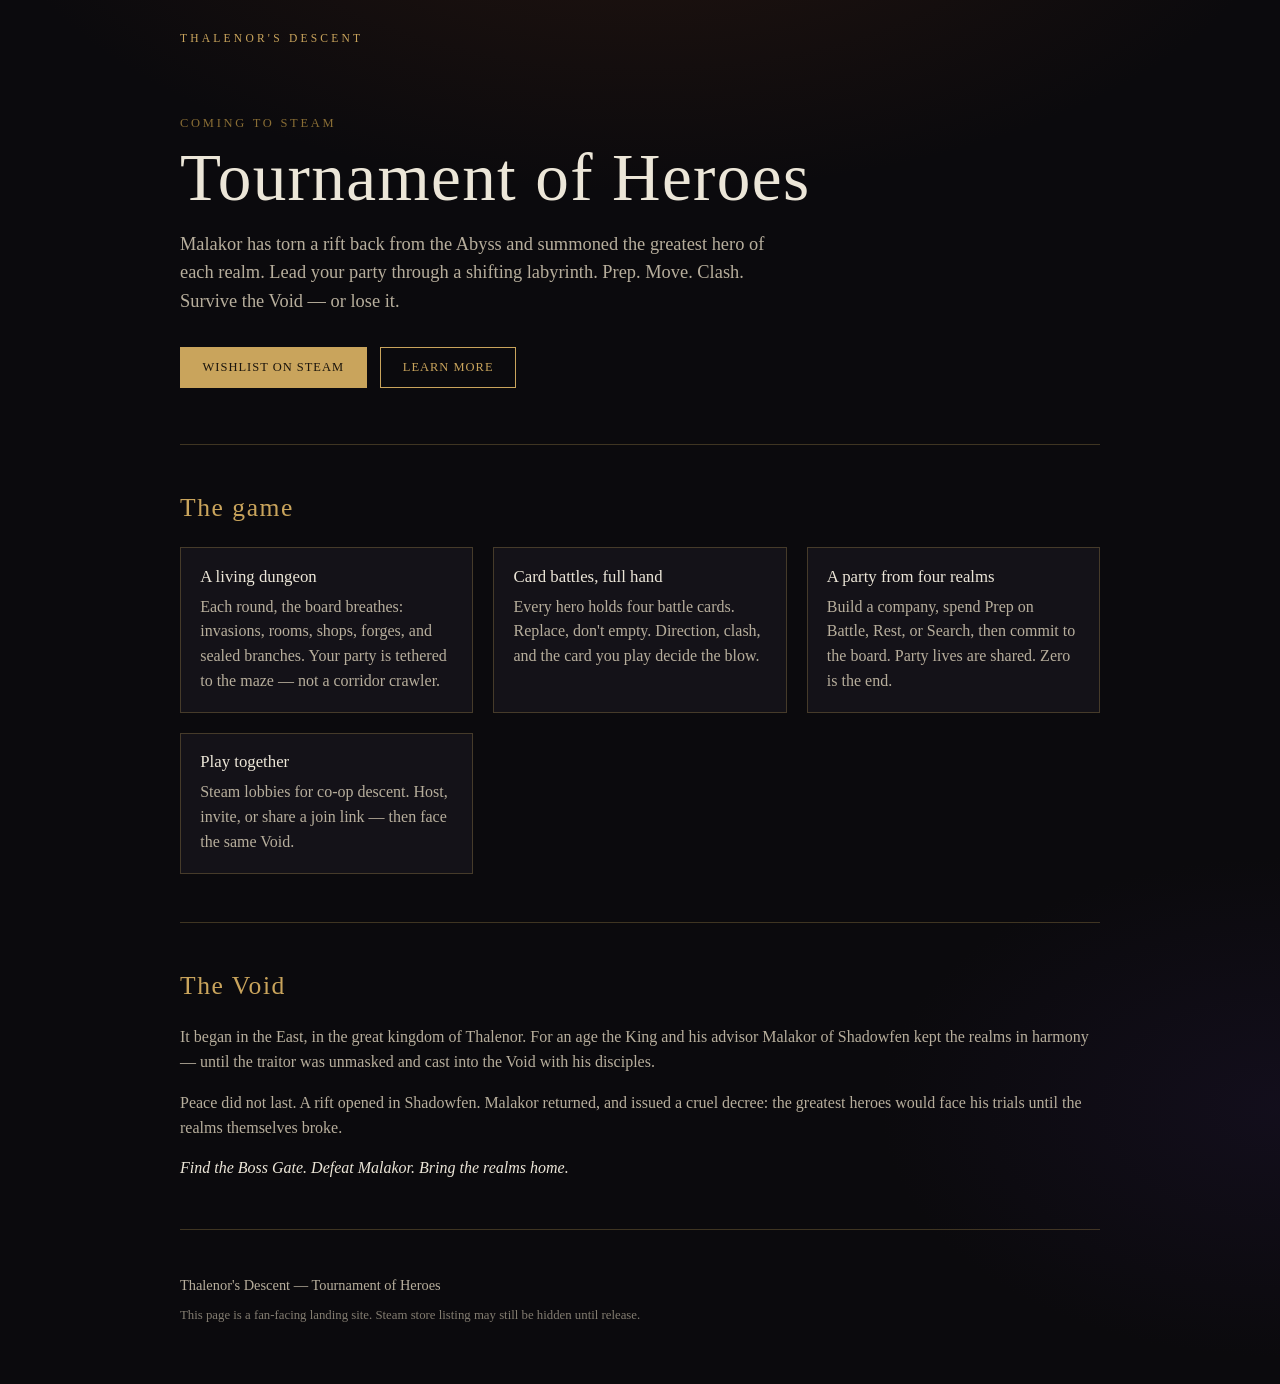
==== index.html @ 3ee85ae1 "Add files via upload" ====
<!DOCTYPE html>
<html lang="en">
<head>
	<meta charset="utf-8">
	<meta name="viewport" content="width=device-width, initial-scale=1">
	<title>Thalenor's Descent — Tournament of Heroes</title>
	<meta name="description" content="A party of heroes is summoned into the Void to face Malakor's trials. Card-driven battles on a living dungeon board. Coming to Steam.">
	<meta property="og:title" content="Thalenor's Descent — Tournament of Heroes">
	<meta property="og:description" content="Descend into the Void. Battle with a full hand of four. Defeat Malakor.">
	<meta property="og:type" content="website">
	<link rel="stylesheet" href="styles.css">
</head>
<body>
	<div class="veil" aria-hidden="true"></div>
	<header class="top">
		<p class="mark">Thalenor's Descent</p>
	</header>

	<main>
		<section class="hero">
			<p class="kicker">Coming to Steam</p>
			<h1>Tournament of Heroes</h1>
			<p class="lede">
				Malakor has torn a rift back from the Abyss and summoned the greatest hero of each realm.
				Lead your party through a shifting labyrinth. Prep. Move. Clash. Survive the Void — or lose it.
			</p>
			<div class="actions">
				<a class="btn primary" href="https://store.steampowered.com/app/4846410/" rel="noopener noreferrer">
					Wishlist on Steam
				</a>
				<a class="btn ghost" href="#the-game">Learn more</a>
			</div>
		</section>

		<section id="the-game" class="panel">
			<h2>The game</h2>
			<ul class="pillars">
				<li>
					<h3>A living dungeon</h3>
					<p>Each round, the board breathes: invasions, rooms, shops, forges, and sealed branches. Your party is tethered to the maze — not a corridor crawler.</p>
				</li>
				<li>
					<h3>Card battles, full hand</h3>
					<p>Every hero holds four battle cards. Replace, don't empty. Direction, clash, and the card you play decide the blow.</p>
				</li>
				<li>
					<h3>A party from four realms</h3>
					<p>Build a company, spend Prep on Battle, Rest, or Search, then commit to the board. Party lives are shared. Zero is the end.</p>
				</li>
				<li>
					<h3>Play together</h3>
					<p>Steam lobbies for co-op descent. Host, invite, or share a join link — then face the same Void.</p>
				</li>
			</ul>
		</section>

		<section class="panel lore">
			<h2>The Void</h2>
			<p>
				It began in the East, in the great kingdom of Thalenor. For an age the King and his advisor Malakor of Shadowfen
				kept the realms in harmony — until the traitor was unmasked and cast into the Void with his disciples.
			</p>
			<p>
				Peace did not last. A rift opened in Shadowfen. Malakor returned, and issued a cruel decree:
				the greatest heroes would face his trials until the realms themselves broke.
			</p>
			<p class="close">Find the Boss Gate. Defeat Malakor. Bring the realms home.</p>
		</section>
	</main>

	<footer>
		<p>Thalenor's Descent — Tournament of Heroes</p>
		<p class="fine">This page is a fan-facing landing site. Steam store listing may still be hidden until release.</p>
	</footer>
</body>
</html>
---- styles.css ----
:root {
	--bg: #0b0a0d;
	--panel: #141218;
	--ink: #ece6d8;
	--muted: #b7ae9c;
	--gold: #c9a45c;
	--gold-dim: #8a6e35;
	--line: rgba(201, 164, 92, 0.28);
	font-family: "Palatino Linotype", Palatino, "Book Antiqua", Georgia, serif;
}

*,
*::before,
*::after {
	box-sizing: border-box;
}

html {
	scroll-behavior: smooth;
}

body {
	margin: 0;
	min-height: 100vh;
	color: var(--ink);
	background:
		radial-gradient(1200px 600px at 50% -10%, rgba(80, 40, 20, 0.35), transparent 55%),
		radial-gradient(800px 500px at 100% 80%, rgba(30, 20, 50, 0.4), transparent 50%),
		var(--bg);
}

.veil {
	position: fixed;
	inset: 0;
	pointer-events: none;
	background-image: linear-gradient(rgba(255, 255, 255, 0.015) 1px, transparent 1px);
	background-size: 100% 4px;
	opacity: 0.25;
}

.top,
main,
footer {
	width: min(920px, calc(100% - 2.5rem));
	margin-inline: auto;
	position: relative;
}

.top {
	padding-top: 2rem;
}

.mark {
	margin: 0;
	letter-spacing: 0.28em;
	text-transform: uppercase;
	font-size: 0.72rem;
	color: var(--gold);
}

.hero {
	padding: 4.5rem 0 3.5rem;
	border-bottom: 1px solid var(--line);
}

.kicker {
	margin: 0 0 0.75rem;
	color: var(--gold-dim);
	letter-spacing: 0.22em;
	text-transform: uppercase;
	font-size: 0.78rem;
}

h1 {
	margin: 0 0 1rem;
	font-size: clamp(2.4rem, 6vw, 4.2rem);
	font-weight: 400;
	line-height: 1.05;
	letter-spacing: 0.02em;
}

.lede {
	max-width: 38rem;
	margin: 0 0 2rem;
	font-size: 1.15rem;
	line-height: 1.55;
	color: var(--muted);
}

.actions {
	display: flex;
	flex-wrap: wrap;
	gap: 0.85rem;
}

.btn {
	display: inline-block;
	padding: 0.75rem 1.35rem;
	text-decoration: none;
	letter-spacing: 0.08em;
	text-transform: uppercase;
	font-size: 0.78rem;
	border: 1px solid var(--gold);
}

.btn.primary {
	background: var(--gold);
	color: #1a140c;
}

.btn.ghost {
	color: var(--gold);
	background: transparent;
}

.btn:hover {
	filter: brightness(1.08);
}

.panel {
	padding: 3rem 0;
	border-bottom: 1px solid var(--line);
}

h2 {
	margin: 0 0 1.5rem;
	font-size: 1.6rem;
	font-weight: 400;
	color: var(--gold);
	letter-spacing: 0.06em;
}

.pillars {
	list-style: none;
	margin: 0;
	padding: 0;
	display: grid;
	grid-template-columns: repeat(auto-fit, minmax(240px, 1fr));
	gap: 1.25rem;
}

.pillars li {
	padding: 1.15rem 1.2rem;
	background: var(--panel);
	border: 1px solid var(--line);
}

.pillars h3 {
	margin: 0 0 0.5rem;
	font-size: 1.05rem;
	font-weight: 400;
	color: var(--ink);
}

.pillars p,
.lore p {
	margin: 0;
	color: var(--muted);
	line-height: 1.55;
}

.lore p + p {
	margin-top: 1rem;
}

.lore .close {
	color: var(--ink);
	font-style: italic;
}

footer {
	padding: 2rem 0 3rem;
	color: var(--muted);
	font-size: 0.9rem;
}

.fine {
	opacity: 0.7;
	font-size: 0.8rem;
}
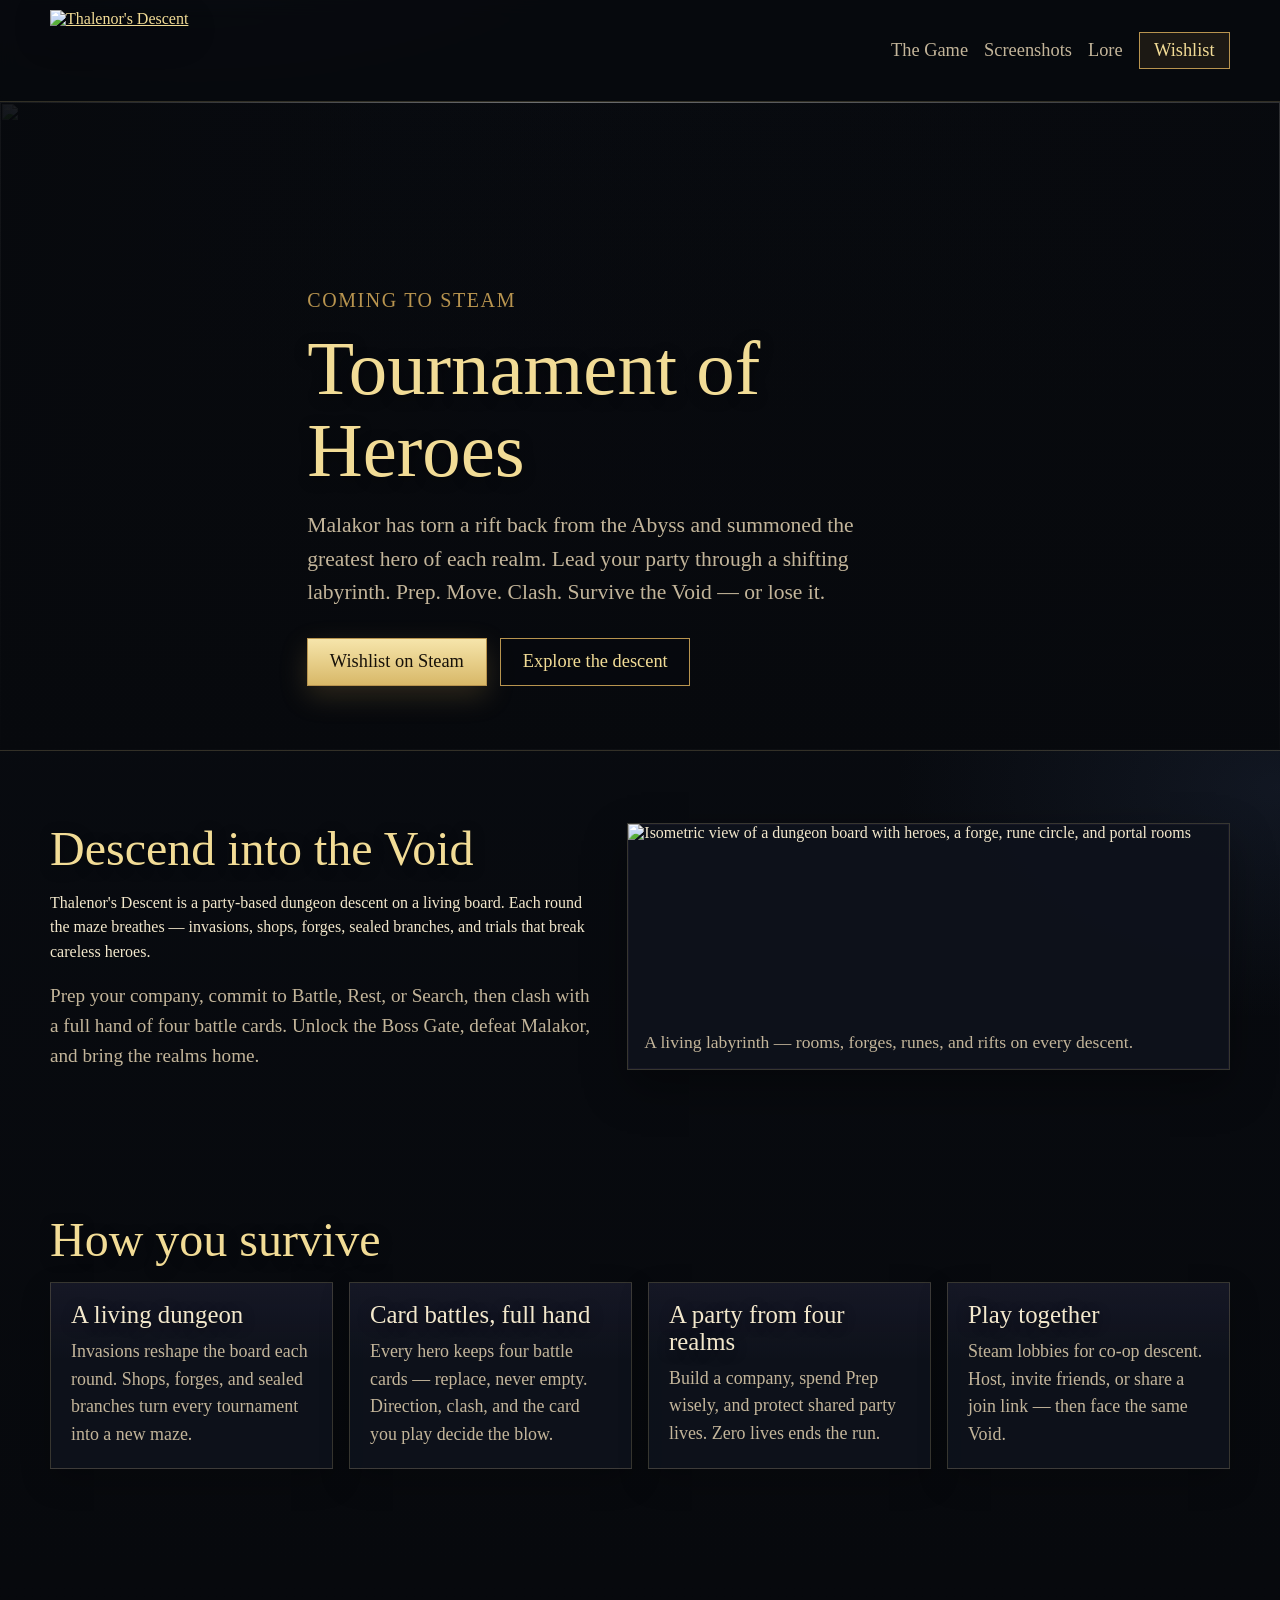
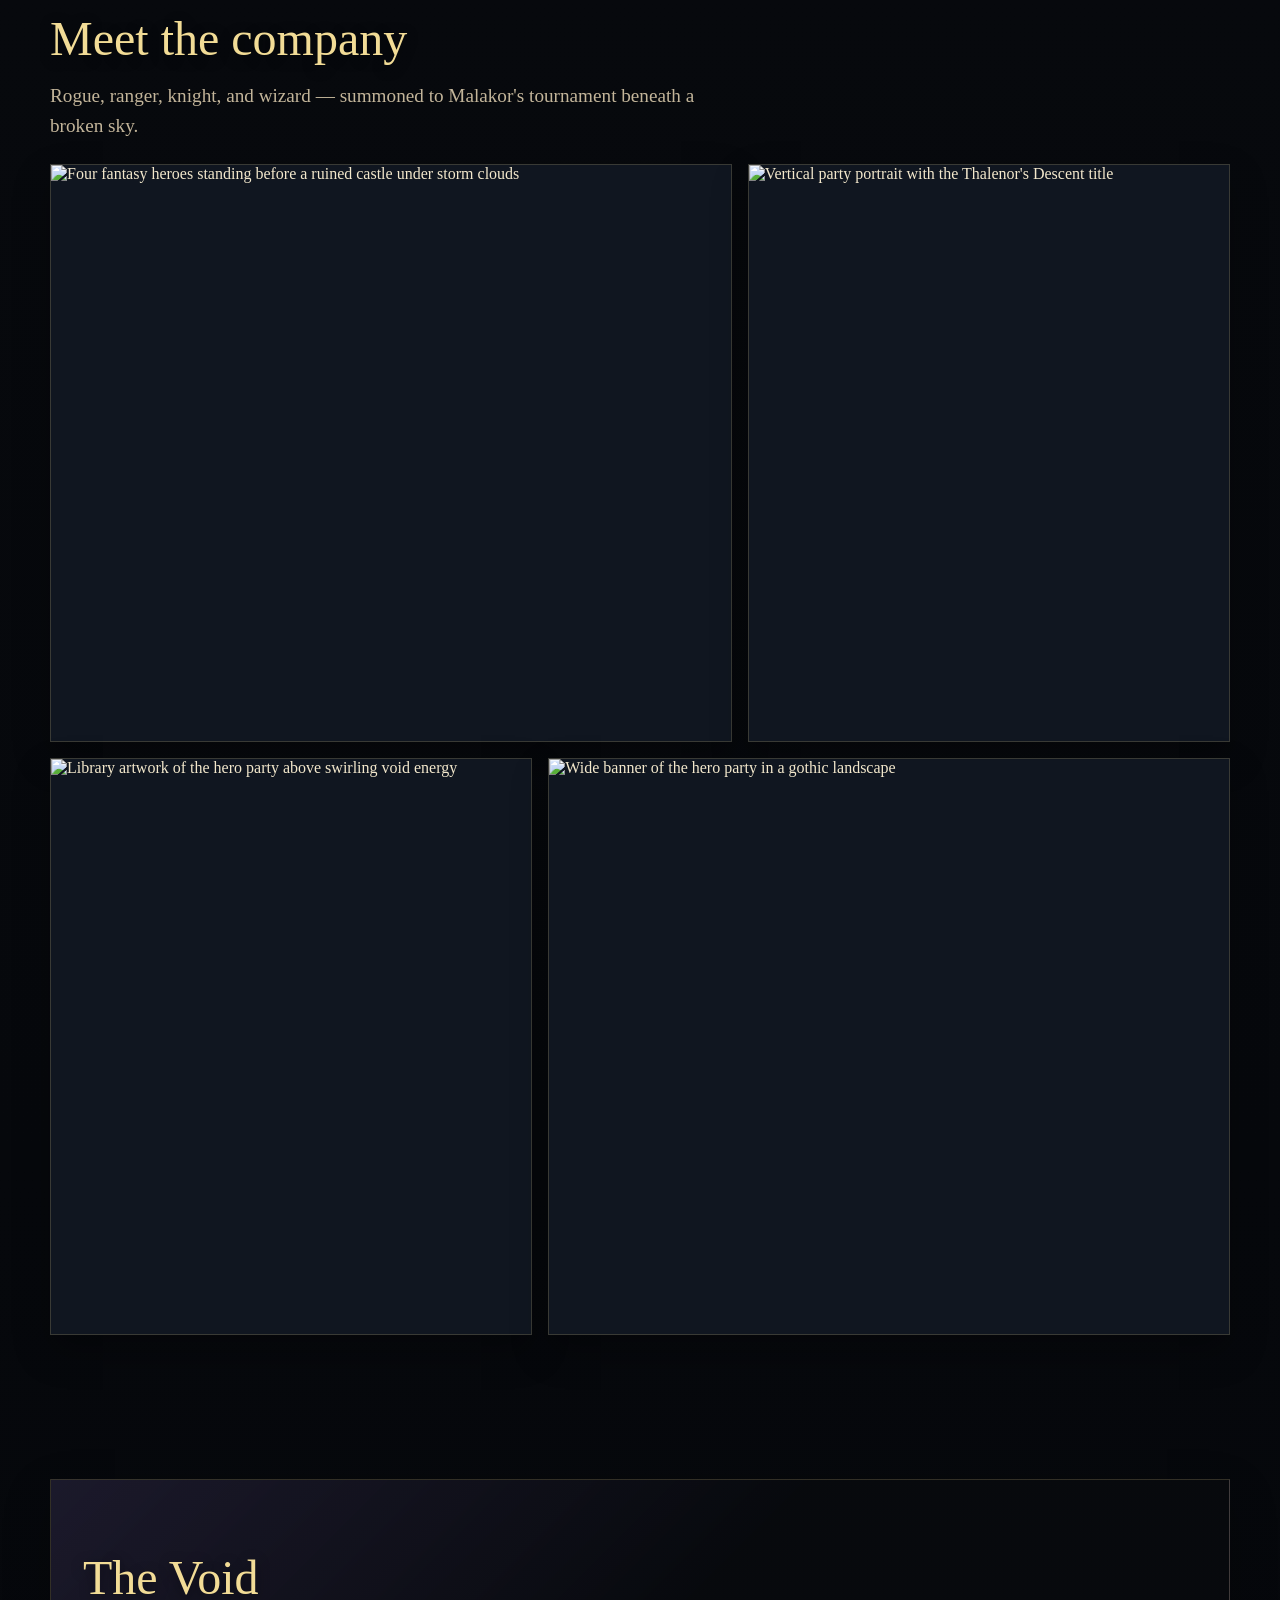
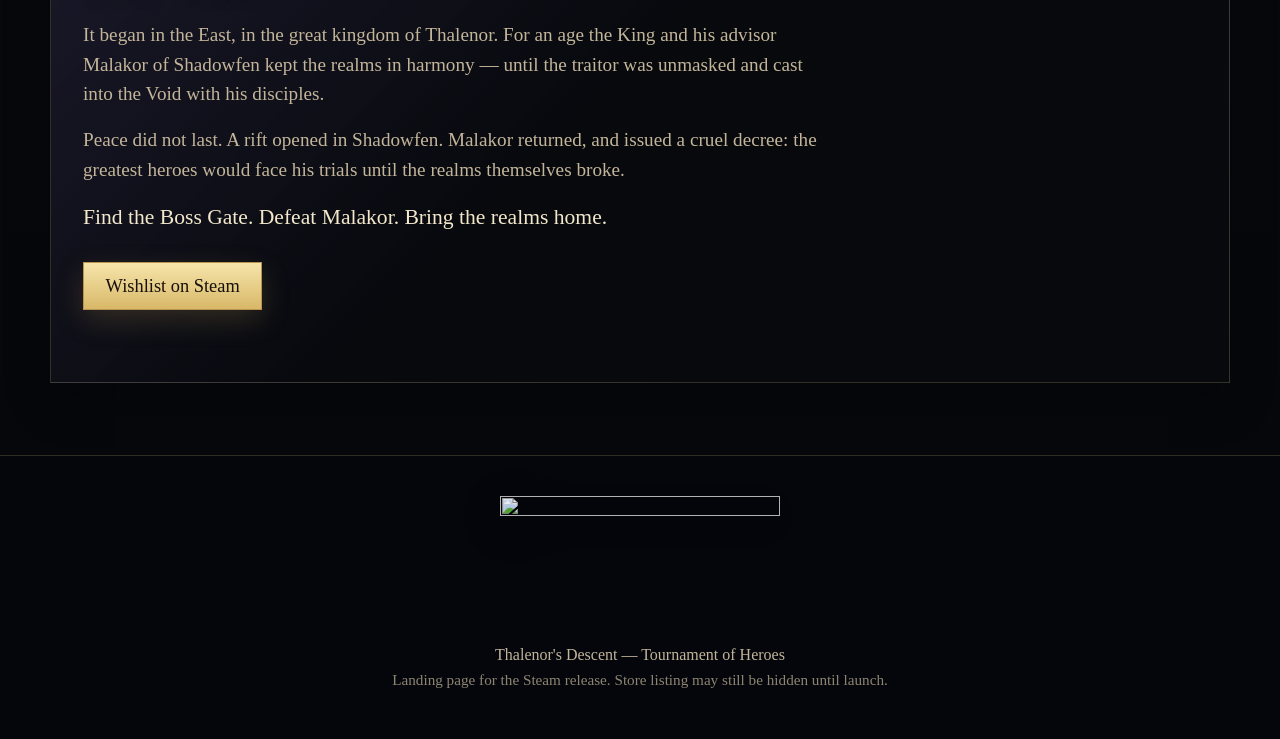
==== commit e3f7e196: "Add files via upload" ====
--- a/index.html
+++ b/index.html
@@ -8,69 +8,174 @@
 	<meta property="og:title" content="Thalenor's Descent — Tournament of Heroes">
 	<meta property="og:description" content="Descend into the Void. Battle with a full hand of four. Defeat Malakor.">
 	<meta property="og:type" content="website">
+	<meta property="og:image" content="assets/images/header-capsule.png">
+	<link rel="icon" href="assets/images/small-capsule.png" type="image/png">
 	<link rel="stylesheet" href="styles.css">
 </head>
 <body>
-	<div class="veil" aria-hidden="true"></div>
-	<header class="top">
-		<p class="mark">Thalenor's Descent</p>
+	<a class="skip-link" href="#main">Skip to content</a>
+
+	<header class="site-header">
+		<div class="site-header__inner">
+			<a class="brand" href="#top" aria-label="Thalenor's Descent home">
+				<img src="assets/images/logo.png" alt="Thalenor's Descent" width="220" height="80" decoding="async">
+			</a>
+			<nav class="site-nav" aria-label="Primary">
+				<a href="#the-game">The Game</a>
+				<a href="#screenshots">Screenshots</a>
+				<a href="#lore">Lore</a>
+				<a class="nav-cta" href="https://store.steampowered.com/app/4846410/" rel="noopener noreferrer">Wishlist</a>
+			</nav>
+		</div>
 	</header>
 
-	<main>
-		<section class="hero">
-			<p class="kicker">Coming to Steam</p>
-			<h1>Tournament of Heroes</h1>
-			<p class="lede">
-				Malakor has torn a rift back from the Abyss and summoned the greatest hero of each realm.
-				Lead your party through a shifting labyrinth. Prep. Move. Clash. Survive the Void — or lose it.
-			</p>
-			<div class="actions">
-				<a class="btn primary" href="https://store.steampowered.com/app/4846410/" rel="noopener noreferrer">
-					Wishlist on Steam
-				</a>
-				<a class="btn ghost" href="#the-game">Learn more</a>
+	<main id="main">
+		<section id="top" class="hero" aria-labelledby="hero-heading">
+			<img
+				class="hero__art"
+				src="assets/images/header-capsule.png"
+				alt=""
+				width="1920"
+				height="620"
+				decoding="async"
+				fetchpriority="high"
+			>
+			<div class="hero__shade" aria-hidden="true"></div>
+			<div class="hero__content">
+				<p class="kicker">Coming to Steam</p>
+				<h1 id="hero-heading">Tournament of Heroes</h1>
+				<p class="lede">
+					Malakor has torn a rift back from the Abyss and summoned the greatest hero of each realm.
+					Lead your party through a shifting labyrinth. Prep. Move. Clash. Survive the Void — or lose it.
+				</p>
+				<div class="actions">
+					<a class="btn primary" href="https://store.steampowered.com/app/4846410/" rel="noopener noreferrer">
+						Wishlist on Steam
+					</a>
+					<a class="btn ghost" href="#the-game">Explore the descent</a>
+				</div>
 			</div>
 		</section>
 
-		<section id="the-game" class="panel">
-			<h2>The game</h2>
-			<ul class="pillars">
-				<li>
+		<section id="the-game" class="panel showcase">
+			<div class="showcase__copy">
+				<h2>Descend into the Void</h2>
+				<p>
+					Thalenor's Descent is a party-based dungeon descent on a living board. Each round the maze
+					breathes — invasions, shops, forges, sealed branches, and trials that break careless heroes.
+				</p>
+				<p>
+					Prep your company, commit to Battle, Rest, or Search, then clash with a full hand of four
+					battle cards. Unlock the Boss Gate, defeat Malakor, and bring the realms home.
+				</p>
+			</div>
+			<figure class="showcase__figure">
+				<img
+					src="assets/images/gameplay-board.png"
+					alt="Isometric view of a dungeon board with heroes, a forge, rune circle, and portal rooms"
+					width="1920"
+					height="620"
+					loading="lazy"
+					decoding="async"
+				>
+				<figcaption>A living labyrinth — rooms, forges, runes, and rifts on every descent.</figcaption>
+			</figure>
+		</section>
+
+		<section class="panel features" aria-labelledby="features-heading">
+			<h2 id="features-heading">How you survive</h2>
+			<ul class="feature-grid">
+				<li class="feature-card">
 					<h3>A living dungeon</h3>
-					<p>Each round, the board breathes: invasions, rooms, shops, forges, and sealed branches. Your party is tethered to the maze — not a corridor crawler.</p>
+					<p>Invasions reshape the board each round. Shops, forges, and sealed branches turn every tournament into a new maze.</p>
 				</li>
-				<li>
+				<li class="feature-card">
 					<h3>Card battles, full hand</h3>
-					<p>Every hero holds four battle cards. Replace, don't empty. Direction, clash, and the card you play decide the blow.</p>
+					<p>Every hero keeps four battle cards — replace, never empty. Direction, clash, and the card you play decide the blow.</p>
 				</li>
-				<li>
+				<li class="feature-card">
 					<h3>A party from four realms</h3>
-					<p>Build a company, spend Prep on Battle, Rest, or Search, then commit to the board. Party lives are shared. Zero is the end.</p>
+					<p>Build a company, spend Prep wisely, and protect shared party lives. Zero lives ends the run.</p>
 				</li>
-				<li>
+				<li class="feature-card">
 					<h3>Play together</h3>
-					<p>Steam lobbies for co-op descent. Host, invite, or share a join link — then face the same Void.</p>
+					<p>Steam lobbies for co-op descent. Host, invite friends, or share a join link — then face the same Void.</p>
 				</li>
 			</ul>
 		</section>
 
-		<section class="panel lore">
-			<h2>The Void</h2>
-			<p>
-				It began in the East, in the great kingdom of Thalenor. For an age the King and his advisor Malakor of Shadowfen
-				kept the realms in harmony — until the traitor was unmasked and cast into the Void with his disciples.
-			</p>
-			<p>
-				Peace did not last. A rift opened in Shadowfen. Malakor returned, and issued a cruel decree:
-				the greatest heroes would face his trials until the realms themselves broke.
-			</p>
-			<p class="close">Find the Boss Gate. Defeat Malakor. Bring the realms home.</p>
+		<section id="screenshots" class="panel gallery" aria-labelledby="gallery-heading">
+			<div class="gallery__intro">
+				<h2 id="gallery-heading">Meet the company</h2>
+				<p>Rogue, ranger, knight, and wizard — summoned to Malakor's tournament beneath a broken sky.</p>
+			</div>
+			<div class="gallery__grid">
+				<figure class="gallery__item gallery__item--wide">
+					<img
+						src="assets/images/main-capsule.png"
+						alt="Four fantasy heroes standing before a ruined castle under storm clouds"
+						width="1232"
+						height="706"
+						loading="lazy"
+						decoding="async"
+					>
+				</figure>
+				<figure class="gallery__item">
+					<img
+						src="assets/images/vertical-capsule.png"
+						alt="Vertical party portrait with the Thalenor's Descent title"
+						width="748"
+						height="896"
+						loading="lazy"
+						decoding="async"
+					>
+				</figure>
+				<figure class="gallery__item">
+					<img
+						src="assets/images/vertical-library.png"
+						alt="Library artwork of the hero party above swirling void energy"
+						width="748"
+						height="896"
+						loading="lazy"
+						decoding="async"
+					>
+				</figure>
+				<figure class="gallery__item gallery__item--wide">
+					<img
+						src="assets/images/hero-banner.png"
+						alt="Wide banner of the hero party in a gothic landscape"
+						width="1920"
+						height="620"
+						loading="lazy"
+						decoding="async"
+					>
+				</figure>
+			</div>
+		</section>
+
+		<section id="lore" class="panel lore">
+			<div class="lore__inner">
+				<h2>The Void</h2>
+				<p>
+					It began in the East, in the great kingdom of Thalenor. For an age the King and his advisor Malakor of Shadowfen
+					kept the realms in harmony — until the traitor was unmasked and cast into the Void with his disciples.
+				</p>
+				<p>
+					Peace did not last. A rift opened in Shadowfen. Malakor returned, and issued a cruel decree:
+					the greatest heroes would face his trials until the realms themselves broke.
+				</p>
+				<p class="lore__close">Find the Boss Gate. Defeat Malakor. Bring the realms home.</p>
+				<a class="btn primary lore__cta" href="https://store.steampowered.com/app/4846410/" rel="noopener noreferrer">
+					Wishlist on Steam
+				</a>
+			</div>
 		</section>
 	</main>
 
-	<footer>
+	<footer class="site-footer">
+		<img class="site-footer__mark" src="assets/images/small-capsule.png" alt="" width="460" height="215" loading="lazy" decoding="async">
 		<p>Thalenor's Descent — Tournament of Heroes</p>
-		<p class="fine">This page is a fan-facing landing site. Steam store listing may still be hidden until release.</p>
+		<p class="fine">Landing page for the Steam release. Store listing may still be hidden until launch.</p>
 	</footer>
 </body>
 </html>
--- a/styles.css
+++ b/styles.css
@@ -1,12 +1,25 @@
+@font-face {
+	font-family: "Thalenor Game";
+	src: url("assets/fonts/game_font.ttf") format("truetype");
+	font-weight: 400;
+	font-style: normal;
+	font-display: swap;
+}
+
 :root {
-	--bg: #0b0a0d;
-	--panel: #141218;
-	--ink: #ece6d8;
-	--muted: #b7ae9c;
-	--gold: #c9a45c;
-	--gold-dim: #8a6e35;
-	--line: rgba(201, 164, 92, 0.28);
-	font-family: "Palatino Linotype", Palatino, "Book Antiqua", Georgia, serif;
+	--bg: #07090d;
+	--bg-elevated: #101620;
+	--panel: rgba(14, 18, 28, 0.92);
+	--ink: #f3e8cc;
+	--muted: #c3b59a;
+	--gold: #f2dc96;
+	--gold-deep: #b8944f;
+	--purple: #7b5ea8;
+	--purple-glow: rgba(123, 94, 168, 0.35);
+	--line: rgba(242, 220, 150, 0.18);
+	--shadow: rgba(0, 0, 0, 0.45);
+	--header-height: 5.5rem;
+	font-family: "Thalenor Game", Georgia, serif;
 }
 
 *,
@@ -24,66 +37,171 @@
 	min-height: 100vh;
 	color: var(--ink);
 	background:
-		radial-gradient(1200px 600px at 50% -10%, rgba(80, 40, 20, 0.35), transparent 55%),
-		radial-gradient(800px 500px at 100% 80%, rgba(30, 20, 50, 0.4), transparent 50%),
-		var(--bg);
-}
-
-.veil {
-	position: fixed;
+		radial-gradient(900px 500px at 15% -5%, rgba(123, 94, 168, 0.22), transparent 60%),
+		radial-gradient(700px 420px at 100% 20%, rgba(60, 80, 120, 0.18), transparent 55%),
+		linear-gradient(180deg, #090c12 0%, var(--bg) 40%, #05070b 100%);
+}
+
+img {
+	display: block;
+	max-width: 100%;
+	height: auto;
+}
+
+a {
+	color: var(--gold);
+}
+
+.skip-link {
+	position: absolute;
+	left: -9999px;
+	top: 0;
+	z-index: 1000;
+	padding: 0.75rem 1rem;
+	background: var(--gold);
+	color: #15100a;
+	text-decoration: none;
+}
+
+.skip-link:focus {
+	left: 1rem;
+	top: 1rem;
+}
+
+.site-header {
+	position: sticky;
+	top: 0;
+	z-index: 20;
+	border-bottom: 1px solid var(--line);
+	background: rgba(7, 9, 13, 0.82);
+	backdrop-filter: blur(10px);
+}
+
+.site-header__inner {
+	display: flex;
+	align-items: center;
+	justify-content: space-between;
+	gap: 1rem;
+	width: min(1180px, calc(100% - 2rem));
+	min-height: var(--header-height);
+	margin-inline: auto;
+	padding-block: 0.65rem;
+}
+
+.brand img {
+	width: min(220px, 42vw);
+	height: auto;
+	filter: drop-shadow(0 8px 18px var(--shadow));
+}
+
+.site-nav {
+	display: flex;
+	flex-wrap: wrap;
+	align-items: center;
+	justify-content: flex-end;
+	gap: 0.35rem 1rem;
+	font-size: clamp(0.95rem, 2vw, 1.15rem);
+}
+
+.site-nav a {
+	text-decoration: none;
+	color: var(--muted);
+	transition: color 0.15s ease;
+}
+
+.site-nav a:hover,
+.site-nav a:focus-visible {
+	color: var(--gold);
+}
+
+.nav-cta {
+	padding: 0.45rem 0.9rem;
+	border: 1px solid var(--gold-deep);
+	color: var(--gold) !important;
+	background: rgba(184, 148, 79, 0.12);
+}
+
+.hero {
+	position: relative;
+	overflow: hidden;
+	min-height: clamp(28rem, 72vh, 42rem);
+	border-bottom: 1px solid var(--line);
+}
+
+.hero__art {
+	position: absolute;
 	inset: 0;
-	pointer-events: none;
-	background-image: linear-gradient(rgba(255, 255, 255, 0.015) 1px, transparent 1px);
-	background-size: 100% 4px;
-	opacity: 0.25;
-}
-
-.top,
-main,
-footer {
-	width: min(920px, calc(100% - 2.5rem));
+	width: 100%;
+	height: 100%;
+	object-fit: cover;
+	object-position: center 35%;
+}
+
+.hero__shade {
+	position: absolute;
+	inset: 0;
+	background:
+		linear-gradient(180deg, rgba(7, 9, 13, 0.15) 0%, rgba(7, 9, 13, 0.55) 55%, rgba(7, 9, 13, 0.95) 100%),
+		linear-gradient(90deg, rgba(7, 9, 13, 0.92) 0%, rgba(7, 9, 13, 0.35) 42%, rgba(7, 9, 13, 0.75) 100%);
+}
+
+.hero__content {
+	position: relative;
+	z-index: 1;
+	display: flex;
+	flex-direction: column;
+	justify-content: flex-end;
+	width: min(1180px, calc(100% - 2rem));
+	min-height: inherit;
 	margin-inline: auto;
-	position: relative;
-}
-
-.top {
-	padding-top: 2rem;
-}
-
-.mark {
-	margin: 0;
-	letter-spacing: 0.28em;
-	text-transform: uppercase;
-	font-size: 0.72rem;
-	color: var(--gold);
-}
-
-.hero {
-	padding: 4.5rem 0 3.5rem;
-	border-bottom: 1px solid var(--line);
+	padding: 6rem 0 3rem;
 }
 
 .kicker {
 	margin: 0 0 0.75rem;
-	color: var(--gold-dim);
-	letter-spacing: 0.22em;
+	color: var(--gold-deep);
+	font-size: clamp(1rem, 2.2vw, 1.25rem);
+	letter-spacing: 0.08em;
 	text-transform: uppercase;
-	font-size: 0.78rem;
+}
+
+h1,
+h2,
+h3 {
+	margin: 0;
+	font-weight: 400;
+	line-height: 1.08;
+	text-shadow: 0 3px 14px var(--shadow);
 }
 
 h1 {
-	margin: 0 0 1rem;
-	font-size: clamp(2.4rem, 6vw, 4.2rem);
-	font-weight: 400;
-	line-height: 1.05;
-	letter-spacing: 0.02em;
+	margin-bottom: 1rem;
+	font-size: clamp(2.6rem, 7vw, 4.8rem);
+	color: var(--gold);
+}
+
+h2 {
+	margin-bottom: 1rem;
+	font-size: clamp(2rem, 4vw, 3rem);
+	color: var(--gold);
+}
+
+h3 {
+	margin-bottom: 0.55rem;
+	font-size: clamp(1.25rem, 2.4vw, 1.55rem);
+	color: var(--ink);
+}
+
+.lede,
+p {
+	margin: 0;
+	line-height: 1.55;
 }
 
 .lede {
-	max-width: 38rem;
-	margin: 0 0 2rem;
-	font-size: 1.15rem;
-	line-height: 1.55;
+	max-width: 36rem;
+	margin-bottom: 1.75rem;
+	font-size: clamp(1.05rem, 2.2vw, 1.35rem);
 	color: var(--muted);
 }
 
@@ -94,87 +212,226 @@
 }
 
 .btn {
-	display: inline-block;
+	display: inline-flex;
+	align-items: center;
+	justify-content: center;
+	min-height: 3rem;
 	padding: 0.75rem 1.35rem;
 	text-decoration: none;
-	letter-spacing: 0.08em;
-	text-transform: uppercase;
-	font-size: 0.78rem;
-	border: 1px solid var(--gold);
+	font-size: clamp(1rem, 2vw, 1.15rem);
+	border: 1px solid var(--gold-deep);
+	transition: transform 0.15s ease, filter 0.15s ease, box-shadow 0.15s ease;
+}
+
+.btn:hover,
+.btn:focus-visible {
+	transform: translateY(-1px);
+	filter: brightness(1.06);
 }
 
 .btn.primary {
-	background: var(--gold);
-	color: #1a140c;
+	background: linear-gradient(180deg, #f6e5ab 0%, #d8b868 100%);
+	color: #171109;
+	box-shadow: 0 10px 28px rgba(184, 148, 79, 0.22);
 }
 
 .btn.ghost {
 	color: var(--gold);
-	background: transparent;
-}
-
-.btn:hover {
-	filter: brightness(1.08);
+	background: rgba(7, 9, 13, 0.55);
 }
 
 .panel {
-	padding: 3rem 0;
-	border-bottom: 1px solid var(--line);
-}
-
-h2 {
-	margin: 0 0 1.5rem;
-	font-size: 1.6rem;
-	font-weight: 400;
-	color: var(--gold);
-	letter-spacing: 0.06em;
-}
-
-.pillars {
+	width: min(1180px, calc(100% - 2rem));
+	margin-inline: auto;
+	padding: clamp(3rem, 6vw, 4.5rem) 0;
+}
+
+.showcase {
+	display: grid;
+	grid-template-columns: 1fr;
+	gap: 2rem;
+	align-items: center;
+}
+
+.showcase__copy p + p {
+	margin-top: 1rem;
+	color: var(--muted);
+	font-size: clamp(1rem, 2vw, 1.2rem);
+}
+
+.showcase__figure {
+	margin: 0;
+	border: 1px solid var(--line);
+	background: var(--panel);
+	box-shadow:
+		0 18px 40px rgba(0, 0, 0, 0.35),
+		0 0 0 1px rgba(123, 94, 168, 0.08) inset;
+}
+
+.showcase__figure img {
+	width: 100%;
+}
+
+.showcase__figure figcaption {
+	padding: 0.85rem 1rem 1rem;
+	color: var(--muted);
+	font-size: clamp(0.95rem, 1.8vw, 1.1rem);
+}
+
+.feature-grid {
+	display: grid;
+	grid-template-columns: repeat(auto-fit, minmax(250px, 1fr));
+	gap: 1rem;
+	margin: 0;
+	padding: 0;
 	list-style: none;
-	margin: 0;
-	padding: 0;
+}
+
+.feature-card {
+	padding: 1.2rem 1.25rem;
+	border: 1px solid var(--line);
+	background:
+		linear-gradient(180deg, rgba(123, 94, 168, 0.08), transparent 42%),
+		var(--panel);
+	box-shadow: 0 12px 28px rgba(0, 0, 0, 0.22);
+}
+
+.feature-card p {
+	color: var(--muted);
+	font-size: clamp(0.98rem, 1.8vw, 1.12rem);
+}
+
+.gallery__intro {
+	max-width: 42rem;
+	margin-bottom: 1.5rem;
+}
+
+.gallery__intro p {
+	color: var(--muted);
+	font-size: clamp(1rem, 2vw, 1.2rem);
+}
+
+.gallery__grid {
 	display: grid;
-	grid-template-columns: repeat(auto-fit, minmax(240px, 1fr));
-	gap: 1.25rem;
-}
-
-.pillars li {
-	padding: 1.15rem 1.2rem;
-	background: var(--panel);
+	grid-template-columns: repeat(12, 1fr);
+	gap: 1rem;
+}
+
+.gallery__item {
+	margin: 0;
+	overflow: hidden;
 	border: 1px solid var(--line);
-}
-
-.pillars h3 {
-	margin: 0 0 0.5rem;
-	font-size: 1.05rem;
-	font-weight: 400;
-	color: var(--ink);
-}
-
-.pillars p,
-.lore p {
-	margin: 0;
-	color: var(--muted);
-	line-height: 1.55;
-}
-
-.lore p + p {
+	background: var(--bg-elevated);
+	box-shadow: 0 16px 34px rgba(0, 0, 0, 0.28);
+}
+
+.gallery__item img {
+	width: 100%;
+	height: 100%;
+	object-fit: cover;
+}
+
+.gallery__item--wide {
+	grid-column: span 12;
+}
+
+.gallery__item:not(.gallery__item--wide) {
+	grid-column: span 12;
+}
+
+.lore {
+	position: relative;
+	width: 100%;
+	max-width: none;
+	padding-inline: 0;
+}
+
+.lore__inner {
+	width: min(1180px, calc(100% - 2rem));
+	margin-inline: auto;
+	padding: clamp(3rem, 6vw, 4.5rem) clamp(1.25rem, 3vw, 2rem);
+	border: 1px solid var(--line);
+	background:
+		linear-gradient(135deg, rgba(123, 94, 168, 0.16), rgba(7, 9, 13, 0.92) 45%),
+		rgba(10, 13, 20, 0.94);
+	box-shadow: 0 18px 42px rgba(0, 0, 0, 0.28);
+}
+
+.lore__inner p {
+	max-width: 46rem;
+	color: var(--muted);
+	font-size: clamp(1rem, 2vw, 1.2rem);
+}
+
+.lore__inner p + p {
 	margin-top: 1rem;
 }
 
-.lore .close {
-	color: var(--ink);
-	font-style: italic;
-}
-
-footer {
-	padding: 2rem 0 3rem;
-	color: var(--muted);
-	font-size: 0.9rem;
+.lore__close {
+	color: var(--ink) !important;
+	font-size: clamp(1.05rem, 2.2vw, 1.35rem) !important;
+}
+
+.lore__cta {
+	margin-top: 1.75rem;
+}
+
+.site-footer {
+	padding: 2.5rem 1rem 3rem;
+	text-align: center;
+	color: var(--muted);
+	border-top: 1px solid var(--line);
+	background: rgba(5, 7, 11, 0.95);
+}
+
+.site-footer__mark {
+	width: min(280px, 70vw);
+	margin: 0 auto 1rem;
+	opacity: 0.92;
+	filter: drop-shadow(0 10px 24px var(--shadow));
 }
 
 .fine {
-	opacity: 0.7;
-	font-size: 0.8rem;
-}
+	opacity: 0.72;
+	font-size: clamp(0.85rem, 1.6vw, 0.95rem);
+}
+
+@media (min-width: 760px) {
+	.showcase {
+		grid-template-columns: minmax(0, 0.95fr) minmax(0, 1.05fr);
+	}
+
+	.gallery__item:not(.gallery__item--wide) {
+		grid-column: span 6;
+	}
+}
+
+@media (min-width: 980px) {
+	.hero__content {
+		max-width: 52%;
+		padding-bottom: 4rem;
+	}
+
+	.gallery__item--wide {
+		grid-column: span 7;
+	}
+
+	.gallery__item:not(.gallery__item--wide) {
+		grid-column: span 5;
+	}
+}
+
+@media (max-width: 640px) {
+	.site-header__inner {
+		flex-direction: column;
+		align-items: stretch;
+	}
+
+	.site-nav {
+		justify-content: center;
+	}
+
+	.hero__content {
+		padding-top: 4.5rem;
+	}
+}
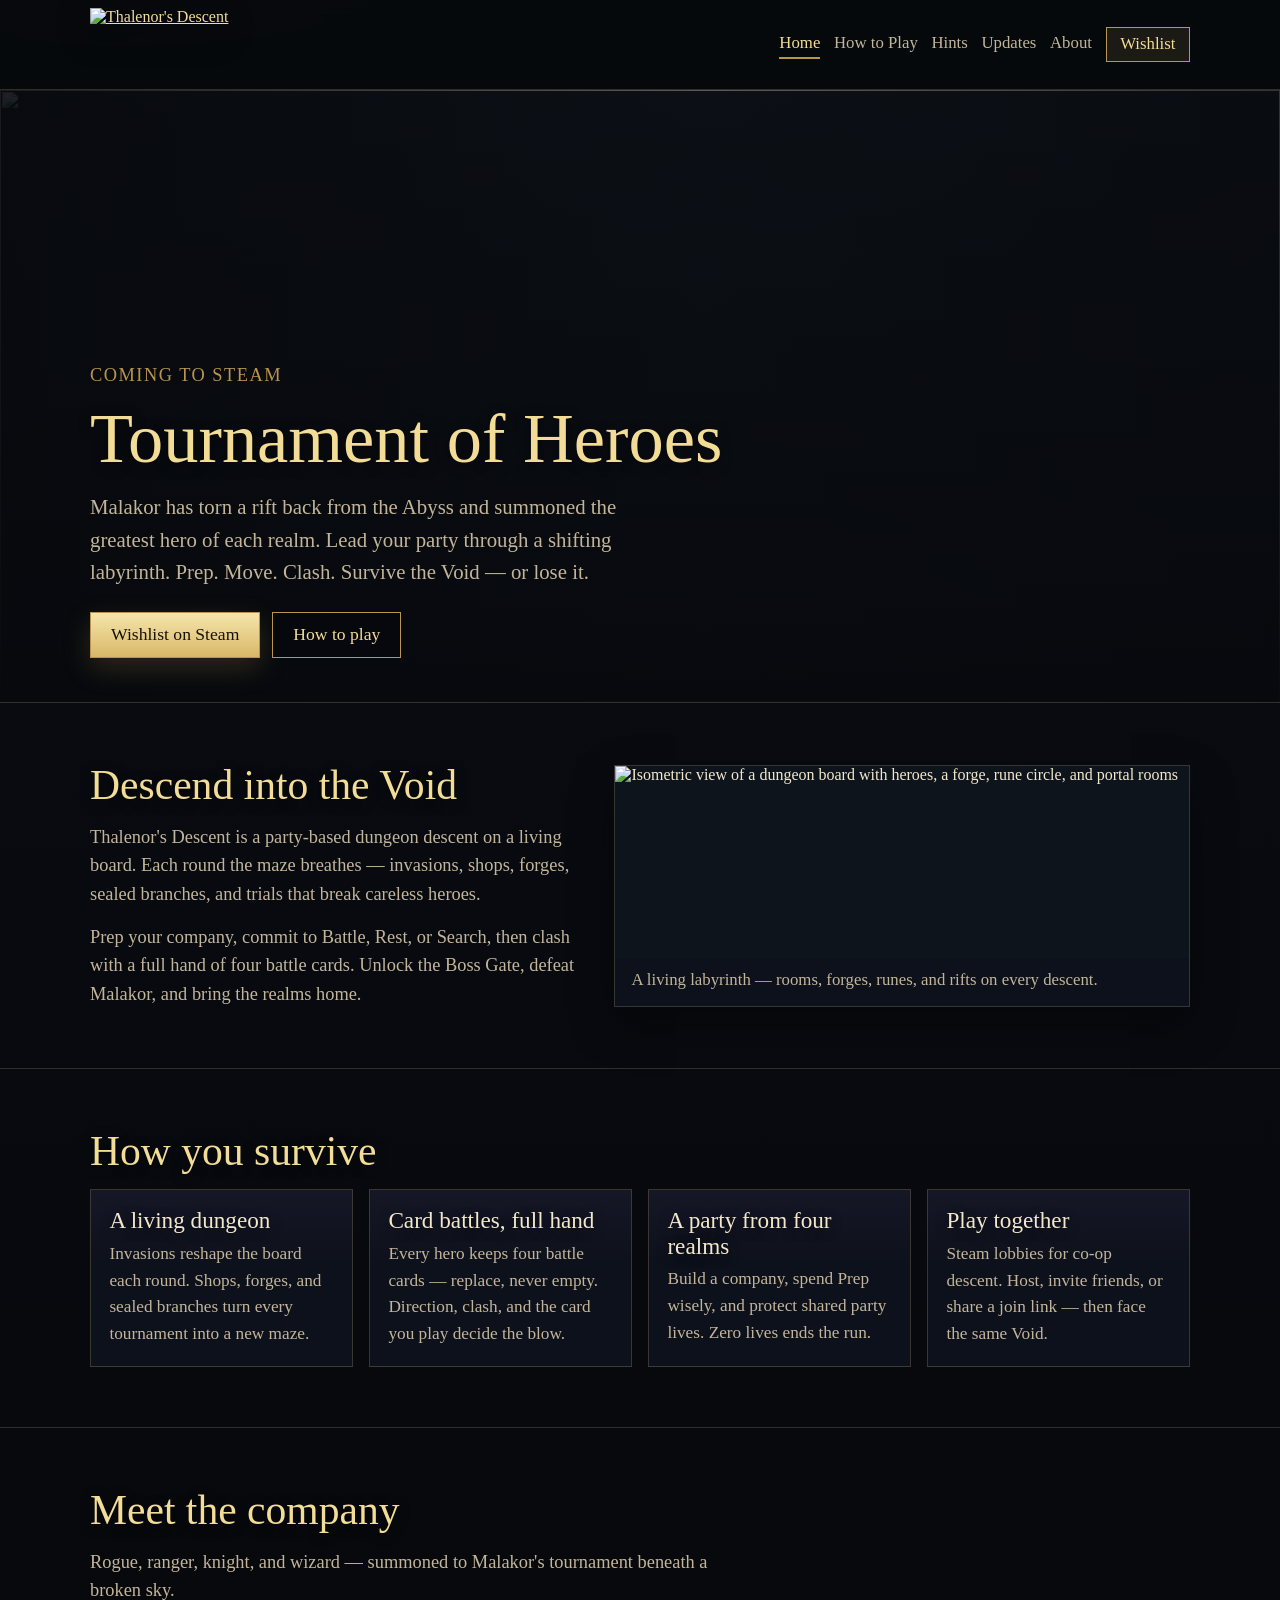
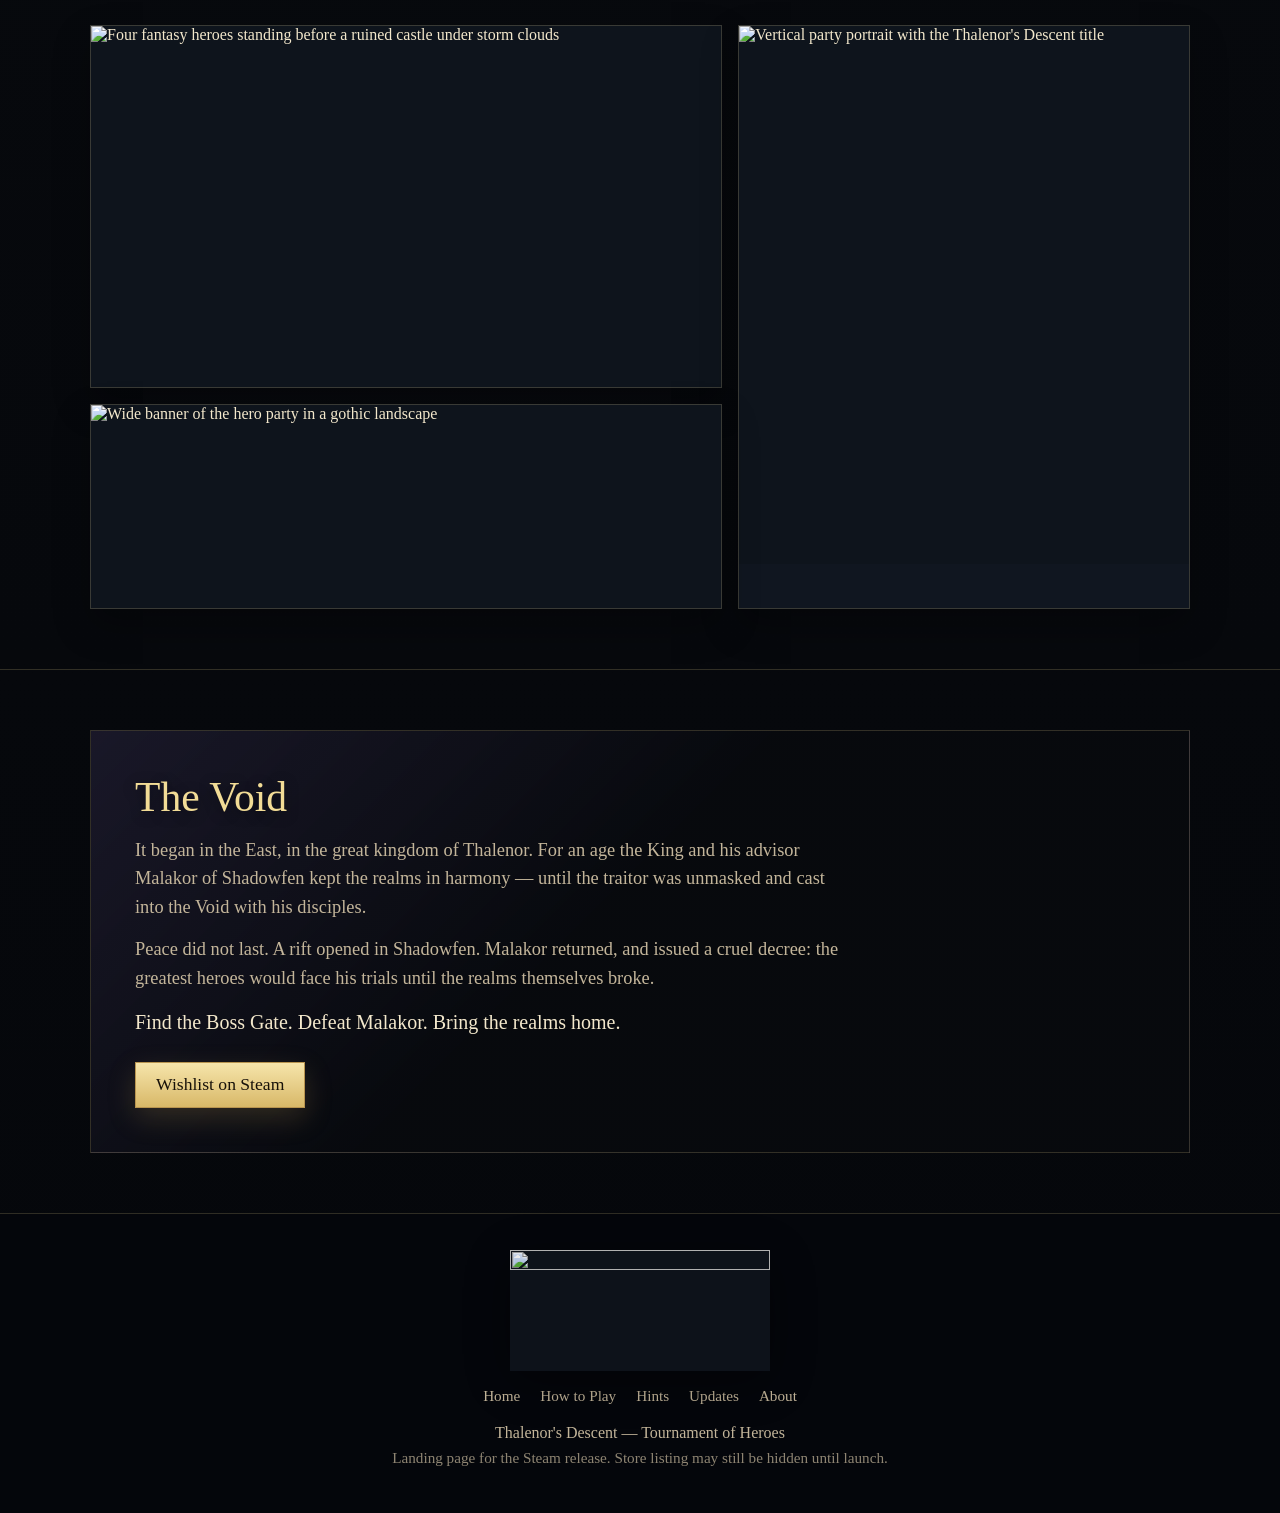
==== commit d6afe123: "Add files via upload" ====
--- a/index.html
+++ b/index.html
@@ -16,21 +16,23 @@
 	<a class="skip-link" href="#main">Skip to content</a>
 
 	<header class="site-header">
-		<div class="site-header__inner">
-			<a class="brand" href="#top" aria-label="Thalenor's Descent home">
+		<div class="wrap site-header__inner">
+			<a class="brand" href="index.html" aria-label="Thalenor's Descent home">
 				<img src="assets/images/logo.png" alt="Thalenor's Descent" width="220" height="80" decoding="async">
 			</a>
 			<nav class="site-nav" aria-label="Primary">
-				<a href="#the-game">The Game</a>
-				<a href="#screenshots">Screenshots</a>
-				<a href="#lore">Lore</a>
+				<a href="index.html" aria-current="page">Home</a>
+				<a href="how-to-play.html">How to Play</a>
+				<a href="hints.html">Hints</a>
+				<a href="updates.html">Updates</a>
+				<a href="about.html">About</a>
 				<a class="nav-cta" href="https://store.steampowered.com/app/4846410/" rel="noopener noreferrer">Wishlist</a>
 			</nav>
 		</div>
 	</header>
 
 	<main id="main">
-		<section id="top" class="hero" aria-labelledby="hero-heading">
+		<section class="hero" aria-labelledby="hero-heading">
 			<img
 				class="hero__art"
 				src="assets/images/header-capsule.png"
@@ -41,7 +43,7 @@
 				fetchpriority="high"
 			>
 			<div class="hero__shade" aria-hidden="true"></div>
-			<div class="hero__content">
+			<div class="wrap hero__content">
 				<p class="kicker">Coming to Steam</p>
 				<h1 id="hero-heading">Tournament of Heroes</h1>
 				<p class="lede">
@@ -52,109 +54,105 @@
 					<a class="btn primary" href="https://store.steampowered.com/app/4846410/" rel="noopener noreferrer">
 						Wishlist on Steam
 					</a>
-					<a class="btn ghost" href="#the-game">Explore the descent</a>
+					<a class="btn ghost" href="how-to-play.html">How to play</a>
 				</div>
 			</div>
 		</section>
 
-		<section id="the-game" class="panel showcase">
-			<div class="showcase__copy">
-				<h2>Descend into the Void</h2>
-				<p>
-					Thalenor's Descent is a party-based dungeon descent on a living board. Each round the maze
-					breathes — invasions, shops, forges, sealed branches, and trials that break careless heroes.
-				</p>
-				<p>
-					Prep your company, commit to Battle, Rest, or Search, then clash with a full hand of four
-					battle cards. Unlock the Boss Gate, defeat Malakor, and bring the realms home.
-				</p>
-			</div>
-			<figure class="showcase__figure">
-				<img
-					src="assets/images/gameplay-board.png"
-					alt="Isometric view of a dungeon board with heroes, a forge, rune circle, and portal rooms"
-					width="1920"
-					height="620"
-					loading="lazy"
-					decoding="async"
-				>
-				<figcaption>A living labyrinth — rooms, forges, runes, and rifts on every descent.</figcaption>
-			</figure>
-		</section>
-
-		<section class="panel features" aria-labelledby="features-heading">
-			<h2 id="features-heading">How you survive</h2>
-			<ul class="feature-grid">
-				<li class="feature-card">
-					<h3>A living dungeon</h3>
-					<p>Invasions reshape the board each round. Shops, forges, and sealed branches turn every tournament into a new maze.</p>
-				</li>
-				<li class="feature-card">
-					<h3>Card battles, full hand</h3>
-					<p>Every hero keeps four battle cards — replace, never empty. Direction, clash, and the card you play decide the blow.</p>
-				</li>
-				<li class="feature-card">
-					<h3>A party from four realms</h3>
-					<p>Build a company, spend Prep wisely, and protect shared party lives. Zero lives ends the run.</p>
-				</li>
-				<li class="feature-card">
-					<h3>Play together</h3>
-					<p>Steam lobbies for co-op descent. Host, invite friends, or share a join link — then face the same Void.</p>
-				</li>
-			</ul>
-		</section>
-
-		<section id="screenshots" class="panel gallery" aria-labelledby="gallery-heading">
-			<div class="gallery__intro">
-				<h2 id="gallery-heading">Meet the company</h2>
-				<p>Rogue, ranger, knight, and wizard — summoned to Malakor's tournament beneath a broken sky.</p>
-			</div>
-			<div class="gallery__grid">
-				<figure class="gallery__item gallery__item--wide">
+		<section class="panel">
+			<div class="wrap showcase">
+				<div class="showcase__copy">
+					<h2>Descend into the Void</h2>
+					<p>
+						Thalenor's Descent is a party-based dungeon descent on a living board. Each round the maze
+						breathes — invasions, shops, forges, sealed branches, and trials that break careless heroes.
+					</p>
+					<p>
+						Prep your company, commit to Battle, Rest, or Search, then clash with a full hand of four
+						battle cards. Unlock the Boss Gate, defeat Malakor, and bring the realms home.
+					</p>
+				</div>
+				<figure class="showcase__figure">
 					<img
-						src="assets/images/main-capsule.png"
-						alt="Four fantasy heroes standing before a ruined castle under storm clouds"
-						width="1232"
-						height="706"
-						loading="lazy"
-						decoding="async"
-					>
-				</figure>
-				<figure class="gallery__item">
-					<img
-						src="assets/images/vertical-capsule.png"
-						alt="Vertical party portrait with the Thalenor's Descent title"
-						width="748"
-						height="896"
-						loading="lazy"
-						decoding="async"
-					>
-				</figure>
-				<figure class="gallery__item">
-					<img
-						src="assets/images/vertical-library.png"
-						alt="Library artwork of the hero party above swirling void energy"
-						width="748"
-						height="896"
-						loading="lazy"
-						decoding="async"
-					>
-				</figure>
-				<figure class="gallery__item gallery__item--wide">
-					<img
-						src="assets/images/hero-banner.png"
-						alt="Wide banner of the hero party in a gothic landscape"
+						src="assets/images/gameplay-board.png"
+						alt="Isometric view of a dungeon board with heroes, a forge, rune circle, and portal rooms"
 						width="1920"
 						height="620"
 						loading="lazy"
 						decoding="async"
 					>
+					<figcaption>A living labyrinth — rooms, forges, runes, and rifts on every descent.</figcaption>
 				</figure>
 			</div>
 		</section>
 
-		<section id="lore" class="panel lore">
-			<div class="lore__inner">
+		<section class="panel">
+			<div class="wrap">
+				<h2>How you survive</h2>
+				<ul class="feature-grid">
+					<li class="feature-card">
+						<h3>A living dungeon</h3>
+						<p>Invasions reshape the board each round. Shops, forges, and sealed branches turn every tournament into a new maze.</p>
+					</li>
+					<li class="feature-card">
+						<h3>Card battles, full hand</h3>
+						<p>Every hero keeps four battle cards — replace, never empty. Direction, clash, and the card you play decide the blow.</p>
+					</li>
+					<li class="feature-card">
+						<h3>A party from four realms</h3>
+						<p>Build a company, spend Prep wisely, and protect shared party lives. Zero lives ends the run.</p>
+					</li>
+					<li class="feature-card">
+						<h3>Play together</h3>
+						<p>Steam lobbies for co-op descent. Host, invite friends, or share a join link — then face the same Void.</p>
+					</li>
+				</ul>
+			</div>
+		</section>
+
+		<section class="panel">
+			<div class="wrap">
+				<div class="gallery__intro">
+					<h2>Meet the company</h2>
+					<p>Rogue, ranger, knight, and wizard — summoned to Malakor's tournament beneath a broken sky.</p>
+				</div>
+				<div class="gallery__grid">
+					<figure class="gallery__item">
+						<img
+							src="assets/images/main-capsule.png"
+							alt="Four fantasy heroes standing before a ruined castle under storm clouds"
+							width="1232"
+							height="706"
+							loading="lazy"
+							decoding="async"
+						>
+					</figure>
+					<figure class="gallery__item gallery__item--tall">
+						<img
+							src="assets/images/vertical-capsule.png"
+							alt="Vertical party portrait with the Thalenor's Descent title"
+							width="748"
+							height="896"
+							loading="lazy"
+							decoding="async"
+						>
+					</figure>
+					<figure class="gallery__item">
+						<img
+							src="assets/images/hero-banner.png"
+							alt="Wide banner of the hero party in a gothic landscape"
+							width="1920"
+							height="620"
+							loading="lazy"
+							decoding="async"
+						>
+					</figure>
+				</div>
+			</div>
+		</section>
+
+		<section class="panel">
+			<div class="wrap lore-block">
 				<h2>The Void</h2>
 				<p>
 					It began in the East, in the great kingdom of Thalenor. For an age the King and his advisor Malakor of Shadowfen
@@ -164,8 +162,8 @@
 					Peace did not last. A rift opened in Shadowfen. Malakor returned, and issued a cruel decree:
 					the greatest heroes would face his trials until the realms themselves broke.
 				</p>
-				<p class="lore__close">Find the Boss Gate. Defeat Malakor. Bring the realms home.</p>
-				<a class="btn primary lore__cta" href="https://store.steampowered.com/app/4846410/" rel="noopener noreferrer">
+				<p class="close">Find the Boss Gate. Defeat Malakor. Bring the realms home.</p>
+				<a class="btn primary" href="https://store.steampowered.com/app/4846410/" rel="noopener noreferrer">
 					Wishlist on Steam
 				</a>
 			</div>
@@ -174,6 +172,13 @@
 
 	<footer class="site-footer">
 		<img class="site-footer__mark" src="assets/images/small-capsule.png" alt="" width="460" height="215" loading="lazy" decoding="async">
+		<nav aria-label="Footer">
+			<a href="index.html">Home</a>
+			<a href="how-to-play.html">How to Play</a>
+			<a href="hints.html">Hints</a>
+			<a href="updates.html">Updates</a>
+			<a href="about.html">About</a>
+		</nav>
 		<p>Thalenor's Descent — Tournament of Heroes</p>
 		<p class="fine">Landing page for the Steam release. Store listing may still be hidden until launch.</p>
 	</footer>
--- a/styles.css
+++ b/styles.css
@@ -9,16 +9,17 @@
 :root {
 	--bg: #07090d;
 	--bg-elevated: #101620;
-	--panel: rgba(14, 18, 28, 0.92);
+	--panel: rgba(14, 18, 28, 0.94);
 	--ink: #f3e8cc;
 	--muted: #c3b59a;
 	--gold: #f2dc96;
 	--gold-deep: #b8944f;
 	--purple: #7b5ea8;
-	--purple-glow: rgba(123, 94, 168, 0.35);
 	--line: rgba(242, 220, 150, 0.18);
 	--shadow: rgba(0, 0, 0, 0.45);
-	--header-height: 5.5rem;
+	--page-pad: clamp(1rem, 3vw, 2rem);
+	--page-max: 1100px;
+	--header-height: 4.75rem;
 	font-family: "Thalenor Game", Georgia, serif;
 }
 
@@ -37,9 +38,8 @@
 	min-height: 100vh;
 	color: var(--ink);
 	background:
-		radial-gradient(900px 500px at 15% -5%, rgba(123, 94, 168, 0.22), transparent 60%),
-		radial-gradient(700px 420px at 100% 20%, rgba(60, 80, 120, 0.18), transparent 55%),
-		linear-gradient(180deg, #090c12 0%, var(--bg) 40%, #05070b 100%);
+		radial-gradient(900px 500px at 10% -8%, rgba(123, 94, 168, 0.2), transparent 60%),
+		linear-gradient(180deg, #090c12 0%, var(--bg) 45%, #05070b 100%);
 }
 
 img {
@@ -68,12 +68,17 @@
 	top: 1rem;
 }
 
+.wrap {
+	width: min(var(--page-max), calc(100% - (var(--page-pad) * 2)));
+	margin-inline: auto;
+}
+
 .site-header {
 	position: sticky;
 	top: 0;
 	z-index: 20;
 	border-bottom: 1px solid var(--line);
-	background: rgba(7, 9, 13, 0.82);
+	background: rgba(7, 9, 13, 0.9);
 	backdrop-filter: blur(10px);
 }
 
@@ -82,14 +87,12 @@
 	align-items: center;
 	justify-content: space-between;
 	gap: 1rem;
-	width: min(1180px, calc(100% - 2rem));
 	min-height: var(--header-height);
-	margin-inline: auto;
-	padding-block: 0.65rem;
+	padding-block: 0.5rem;
 }
 
 .brand img {
-	width: min(220px, 42vw);
+	width: min(200px, 40vw);
 	height: auto;
 	filter: drop-shadow(0 8px 18px var(--shadow));
 }
@@ -99,32 +102,43 @@
 	flex-wrap: wrap;
 	align-items: center;
 	justify-content: flex-end;
-	gap: 0.35rem 1rem;
-	font-size: clamp(0.95rem, 2vw, 1.15rem);
+	gap: 0.25rem 0.85rem;
+	font-size: clamp(0.9rem, 1.7vw, 1.05rem);
 }
 
 .site-nav a {
 	text-decoration: none;
 	color: var(--muted);
-	transition: color 0.15s ease;
+	padding: 0.2rem 0;
+	border-bottom: 2px solid transparent;
+	transition: color 0.15s ease, border-color 0.15s ease;
 }
 
 .site-nav a:hover,
-.site-nav a:focus-visible {
-	color: var(--gold);
+.site-nav a:focus-visible,
+.site-nav a[aria-current="page"] {
+	color: var(--gold);
+	border-bottom-color: var(--gold-deep);
 }
 
 .nav-cta {
-	padding: 0.45rem 0.9rem;
-	border: 1px solid var(--gold-deep);
+	padding: 0.4rem 0.85rem !important;
+	border: 1px solid var(--gold-deep) !important;
+	border-bottom-width: 1px !important;
 	color: var(--gold) !important;
 	background: rgba(184, 148, 79, 0.12);
 }
 
+.nav-cta[aria-current="page"],
+.nav-cta:hover {
+	border-bottom-color: var(--gold-deep) !important;
+}
+
+/* —— Home hero: full-bleed art, left-aligned copy —— */
 .hero {
 	position: relative;
 	overflow: hidden;
-	min-height: clamp(28rem, 72vh, 42rem);
+	min-height: clamp(26rem, 68vh, 40rem);
 	border-bottom: 1px solid var(--line);
 }
 
@@ -134,15 +148,16 @@
 	width: 100%;
 	height: 100%;
 	object-fit: cover;
-	object-position: center 35%;
+	object-position: center 30%;
+	background: #121820;
 }
 
 .hero__shade {
 	position: absolute;
 	inset: 0;
 	background:
-		linear-gradient(180deg, rgba(7, 9, 13, 0.15) 0%, rgba(7, 9, 13, 0.55) 55%, rgba(7, 9, 13, 0.95) 100%),
-		linear-gradient(90deg, rgba(7, 9, 13, 0.92) 0%, rgba(7, 9, 13, 0.35) 42%, rgba(7, 9, 13, 0.75) 100%);
+		linear-gradient(180deg, rgba(7, 9, 13, 0.2) 0%, rgba(7, 9, 13, 0.55) 50%, rgba(7, 9, 13, 0.96) 100%),
+		linear-gradient(90deg, rgba(7, 9, 13, 0.88) 0%, rgba(7, 9, 13, 0.45) 55%, rgba(7, 9, 13, 0.7) 100%);
 }
 
 .hero__content {
@@ -151,16 +166,19 @@
 	display: flex;
 	flex-direction: column;
 	justify-content: flex-end;
-	width: min(1180px, calc(100% - 2rem));
+	align-items: flex-start;
 	min-height: inherit;
-	margin-inline: auto;
-	padding: 6rem 0 3rem;
+	padding-block: 5rem 2.75rem;
+}
+
+.hero__content .lede {
+	max-width: 34rem;
 }
 
 .kicker {
-	margin: 0 0 0.75rem;
+	margin: 0 0 0.65rem;
 	color: var(--gold-deep);
-	font-size: clamp(1rem, 2.2vw, 1.25rem);
+	font-size: clamp(0.95rem, 2vw, 1.15rem);
 	letter-spacing: 0.08em;
 	text-transform: uppercase;
 }
@@ -170,25 +188,25 @@
 h3 {
 	margin: 0;
 	font-weight: 400;
-	line-height: 1.08;
+	line-height: 1.1;
 	text-shadow: 0 3px 14px var(--shadow);
 }
 
 h1 {
-	margin-bottom: 1rem;
-	font-size: clamp(2.6rem, 7vw, 4.8rem);
+	margin-bottom: 0.85rem;
+	font-size: clamp(2.4rem, 6vw, 4.4rem);
 	color: var(--gold);
 }
 
 h2 {
-	margin-bottom: 1rem;
-	font-size: clamp(2rem, 4vw, 3rem);
+	margin-bottom: 0.9rem;
+	font-size: clamp(1.85rem, 3.5vw, 2.6rem);
 	color: var(--gold);
 }
 
 h3 {
-	margin-bottom: 0.55rem;
-	font-size: clamp(1.25rem, 2.4vw, 1.55rem);
+	margin-bottom: 0.45rem;
+	font-size: clamp(1.2rem, 2.2vw, 1.45rem);
 	color: var(--ink);
 }
 
@@ -199,28 +217,27 @@
 }
 
 .lede {
-	max-width: 36rem;
-	margin-bottom: 1.75rem;
-	font-size: clamp(1.05rem, 2.2vw, 1.35rem);
+	margin-bottom: 1.5rem;
+	font-size: clamp(1.05rem, 2vw, 1.3rem);
 	color: var(--muted);
 }
 
 .actions {
 	display: flex;
 	flex-wrap: wrap;
-	gap: 0.85rem;
+	gap: 0.75rem;
 }
 
 .btn {
 	display: inline-flex;
 	align-items: center;
 	justify-content: center;
-	min-height: 3rem;
-	padding: 0.75rem 1.35rem;
+	min-height: 2.85rem;
+	padding: 0.65rem 1.25rem;
 	text-decoration: none;
-	font-size: clamp(1rem, 2vw, 1.15rem);
+	font-size: clamp(0.95rem, 1.8vw, 1.1rem);
 	border: 1px solid var(--gold-deep);
-	transition: transform 0.15s ease, filter 0.15s ease, box-shadow 0.15s ease;
+	transition: transform 0.15s ease, filter 0.15s ease;
 }
 
 .btn:hover,
@@ -241,46 +258,52 @@
 }
 
 .panel {
-	width: min(1180px, calc(100% - 2rem));
-	margin-inline: auto;
-	padding: clamp(3rem, 6vw, 4.5rem) 0;
+	padding: clamp(2.5rem, 5vw, 3.75rem) 0;
+}
+
+.panel + .panel {
+	border-top: 1px solid var(--line);
 }
 
 .showcase {
 	display: grid;
 	grid-template-columns: 1fr;
-	gap: 2rem;
+	gap: 1.5rem;
 	align-items: center;
 }
 
+.showcase__copy p {
+	color: var(--muted);
+	font-size: clamp(1rem, 1.8vw, 1.15rem);
+}
+
 .showcase__copy p + p {
-	margin-top: 1rem;
-	color: var(--muted);
-	font-size: clamp(1rem, 2vw, 1.2rem);
+	margin-top: 0.9rem;
 }
 
 .showcase__figure {
 	margin: 0;
 	border: 1px solid var(--line);
 	background: var(--panel);
-	box-shadow:
-		0 18px 40px rgba(0, 0, 0, 0.35),
-		0 0 0 1px rgba(123, 94, 168, 0.08) inset;
+	box-shadow: 0 18px 40px rgba(0, 0, 0, 0.35);
 }
 
 .showcase__figure img {
 	width: 100%;
+	background: #0e141c;
+	min-height: 12rem;
+	object-fit: cover;
 }
 
 .showcase__figure figcaption {
-	padding: 0.85rem 1rem 1rem;
-	color: var(--muted);
-	font-size: clamp(0.95rem, 1.8vw, 1.1rem);
+	padding: 0.75rem 1rem 1rem;
+	color: var(--muted);
+	font-size: clamp(0.9rem, 1.6vw, 1.05rem);
 }
 
 .feature-grid {
 	display: grid;
-	grid-template-columns: repeat(auto-fit, minmax(250px, 1fr));
+	grid-template-columns: repeat(auto-fit, minmax(230px, 1fr));
 	gap: 1rem;
 	margin: 0;
 	padding: 0;
@@ -288,32 +311,31 @@
 }
 
 .feature-card {
-	padding: 1.2rem 1.25rem;
+	padding: 1.1rem 1.15rem;
 	border: 1px solid var(--line);
 	background:
 		linear-gradient(180deg, rgba(123, 94, 168, 0.08), transparent 42%),
 		var(--panel);
-	box-shadow: 0 12px 28px rgba(0, 0, 0, 0.22);
 }
 
 .feature-card p {
 	color: var(--muted);
-	font-size: clamp(0.98rem, 1.8vw, 1.12rem);
+	font-size: clamp(0.95rem, 1.6vw, 1.08rem);
 }
 
 .gallery__intro {
-	max-width: 42rem;
-	margin-bottom: 1.5rem;
+	max-width: 40rem;
+	margin-bottom: 1.25rem;
 }
 
 .gallery__intro p {
 	color: var(--muted);
-	font-size: clamp(1rem, 2vw, 1.2rem);
+	font-size: clamp(1rem, 1.8vw, 1.15rem);
 }
 
 .gallery__grid {
 	display: grid;
-	grid-template-columns: repeat(12, 1fr);
+	grid-template-columns: 1fr;
 	gap: 1rem;
 }
 
@@ -327,57 +349,115 @@
 
 .gallery__item img {
 	width: 100%;
-	height: 100%;
+	min-height: 10rem;
 	object-fit: cover;
-}
-
-.gallery__item--wide {
-	grid-column: span 12;
-}
-
-.gallery__item:not(.gallery__item--wide) {
-	grid-column: span 12;
-}
-
-.lore {
-	position: relative;
-	width: 100%;
-	max-width: none;
-	padding-inline: 0;
-}
-
-.lore__inner {
-	width: min(1180px, calc(100% - 2rem));
-	margin-inline: auto;
-	padding: clamp(3rem, 6vw, 4.5rem) clamp(1.25rem, 3vw, 2rem);
+	background: #0e141c;
+}
+
+.lore-block {
+	padding: clamp(2rem, 4vw, 2.75rem);
 	border: 1px solid var(--line);
 	background:
-		linear-gradient(135deg, rgba(123, 94, 168, 0.16), rgba(7, 9, 13, 0.92) 45%),
+		linear-gradient(135deg, rgba(123, 94, 168, 0.14), rgba(7, 9, 13, 0.92) 45%),
 		rgba(10, 13, 20, 0.94);
-	box-shadow: 0 18px 42px rgba(0, 0, 0, 0.28);
-}
-
-.lore__inner p {
-	max-width: 46rem;
-	color: var(--muted);
-	font-size: clamp(1rem, 2vw, 1.2rem);
-}
-
-.lore__inner p + p {
+}
+
+.lore-block p {
+	max-width: 44rem;
+	color: var(--muted);
+	font-size: clamp(1rem, 1.8vw, 1.15rem);
+}
+
+.lore-block p + p {
+	margin-top: 0.9rem;
+}
+
+.lore-block .close {
+	color: var(--ink);
+	font-size: clamp(1.05rem, 2vw, 1.25rem);
+}
+
+.lore-block .btn {
+	margin-top: 1.5rem;
+}
+
+/* —— Inner pages —— */
+.page-hero {
+	padding: clamp(2.25rem, 5vw, 3.5rem) 0 1.25rem;
+	border-bottom: 1px solid var(--line);
+}
+
+.page-hero p {
+	max-width: 40rem;
+	color: var(--muted);
+	font-size: clamp(1.05rem, 2vw, 1.2rem);
+}
+
+.content-stack {
+	padding: clamp(2rem, 4vw, 3rem) 0 3.5rem;
+}
+
+.content-stack section + section {
+	margin-top: 2rem;
+	padding-top: 2rem;
+	border-top: 1px solid var(--line);
+}
+
+.content-stack p,
+.content-stack li {
+	color: var(--muted);
+	font-size: clamp(1rem, 1.7vw, 1.12rem);
+	line-height: 1.55;
+}
+
+.content-stack p + p {
+	margin-top: 0.85rem;
+}
+
+.content-stack ul,
+.content-stack ol {
+	margin: 0.75rem 0 0;
+	padding-left: 1.25rem;
+}
+
+.content-stack li + li {
+	margin-top: 0.45rem;
+}
+
+.tip-card {
+	padding: 1.1rem 1.2rem;
+	border: 1px solid var(--line);
+	background: var(--panel);
+}
+
+.tip-card + .tip-card {
 	margin-top: 1rem;
 }
 
-.lore__close {
-	color: var(--ink) !important;
-	font-size: clamp(1.05rem, 2.2vw, 1.35rem) !important;
-}
-
-.lore__cta {
-	margin-top: 1.75rem;
+.tip-card h3 {
+	color: var(--gold);
+}
+
+.update-item {
+	padding: 1.1rem 1.2rem;
+	border: 1px solid var(--line);
+	background: var(--panel);
+}
+
+.update-item + .update-item {
+	margin-top: 1rem;
+}
+
+.update-item .meta {
+	margin-bottom: 0.45rem;
+	color: var(--gold-deep);
+	font-size: 0.95rem;
+	letter-spacing: 0.04em;
+	text-transform: uppercase;
 }
 
 .site-footer {
-	padding: 2.5rem 1rem 3rem;
+	padding: 2.25rem var(--page-pad) 2.75rem;
 	text-align: center;
 	color: var(--muted);
 	border-top: 1px solid var(--line);
@@ -385,43 +465,51 @@
 }
 
 .site-footer__mark {
-	width: min(280px, 70vw);
+	width: min(260px, 70vw);
 	margin: 0 auto 1rem;
 	opacity: 0.92;
 	filter: drop-shadow(0 10px 24px var(--shadow));
+	background: #0e141c;
+}
+
+.site-footer nav {
+	display: flex;
+	flex-wrap: wrap;
+	justify-content: center;
+	gap: 0.75rem 1.25rem;
+	margin: 0.75rem 0 1rem;
+	font-size: 0.95rem;
+}
+
+.site-footer nav a {
+	text-decoration: none;
+	color: var(--muted);
+}
+
+.site-footer nav a:hover {
+	color: var(--gold);
 }
 
 .fine {
 	opacity: 0.72;
-	font-size: clamp(0.85rem, 1.6vw, 0.95rem);
-}
-
-@media (min-width: 760px) {
+	font-size: clamp(0.85rem, 1.5vw, 0.95rem);
+}
+
+@media (min-width: 800px) {
 	.showcase {
-		grid-template-columns: minmax(0, 0.95fr) minmax(0, 1.05fr);
+		grid-template-columns: minmax(0, 1fr) minmax(0, 1.15fr);
 	}
 
-	.gallery__item:not(.gallery__item--wide) {
-		grid-column: span 6;
+	.gallery__grid {
+		grid-template-columns: 1.4fr 1fr;
 	}
-}
-
-@media (min-width: 980px) {
-	.hero__content {
-		max-width: 52%;
-		padding-bottom: 4rem;
+
+	.gallery__item--tall {
+		grid-row: span 2;
 	}
-
-	.gallery__item--wide {
-		grid-column: span 7;
-	}
-
-	.gallery__item:not(.gallery__item--wide) {
-		grid-column: span 5;
-	}
-}
-
-@media (max-width: 640px) {
+}
+
+@media (max-width: 720px) {
 	.site-header__inner {
 		flex-direction: column;
 		align-items: stretch;
@@ -432,6 +520,6 @@
 	}
 
 	.hero__content {
-		padding-top: 4.5rem;
+		padding-top: 4rem;
 	}
 }
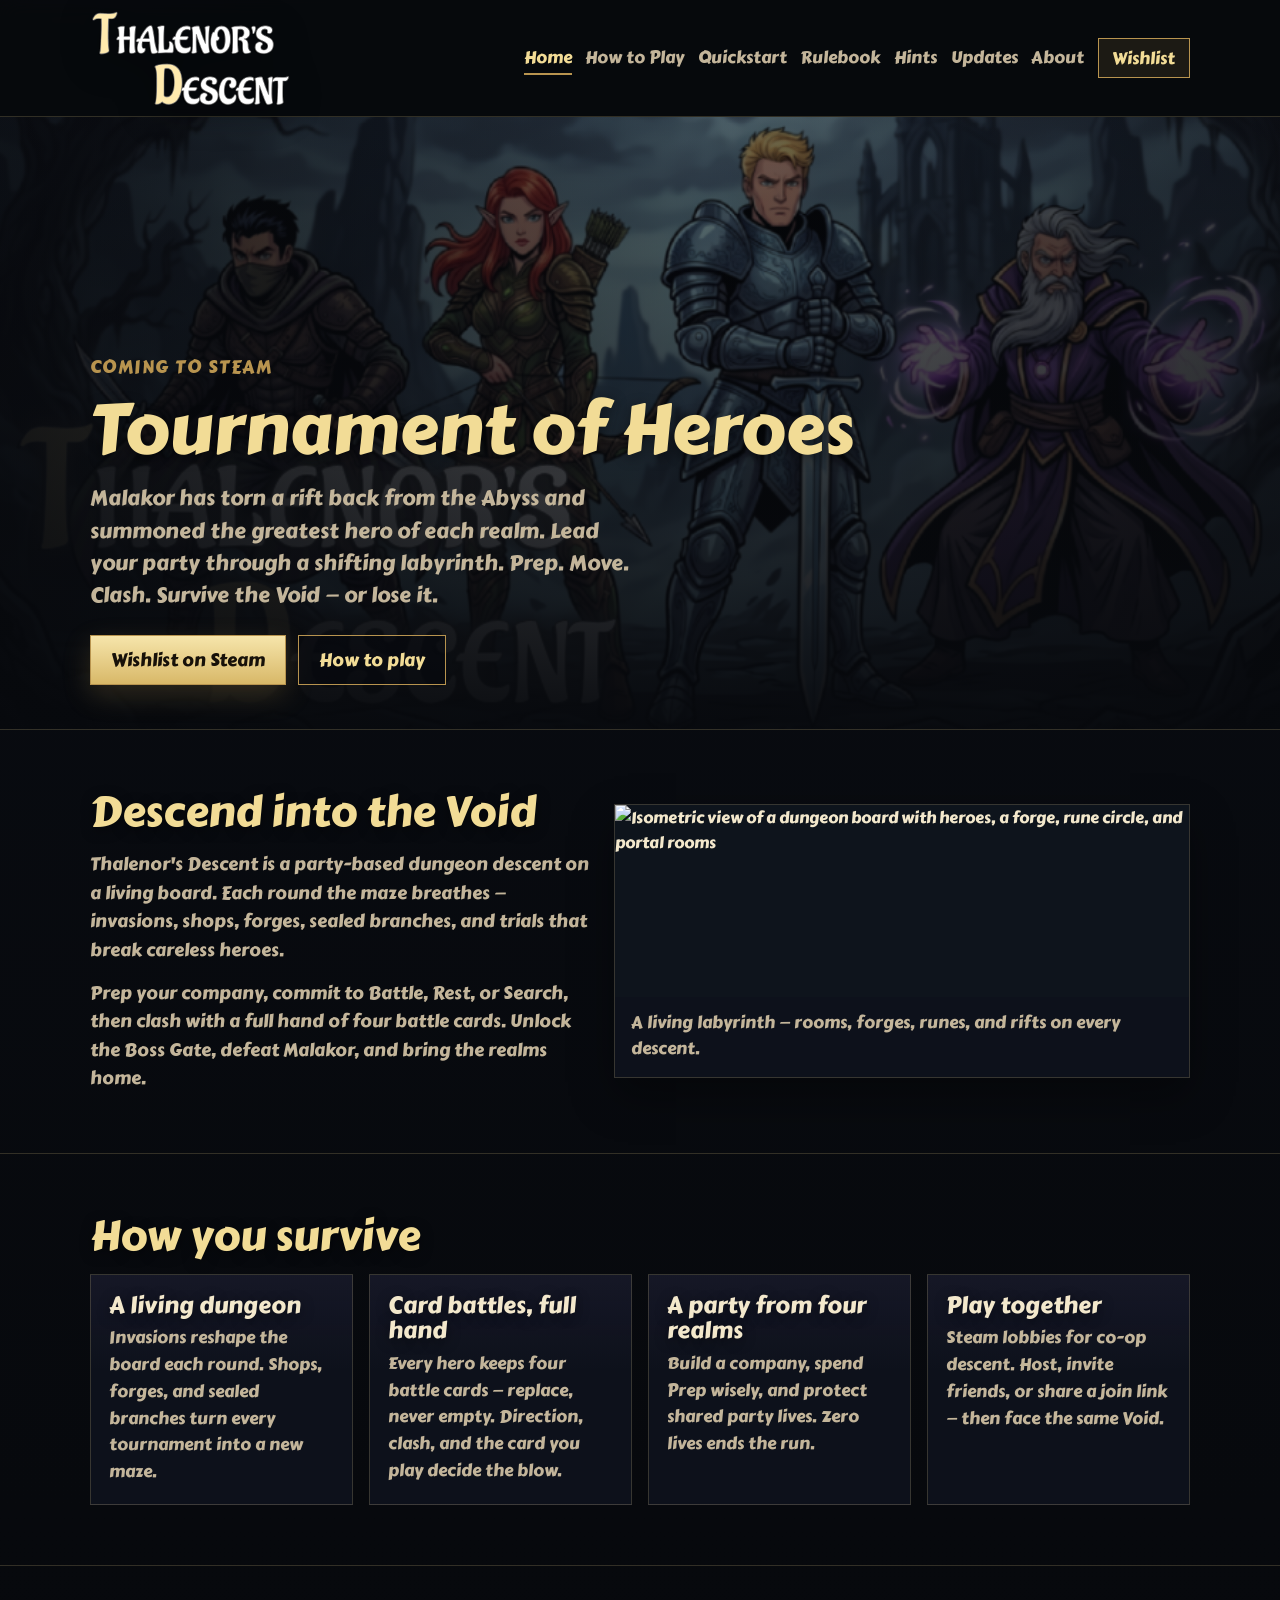
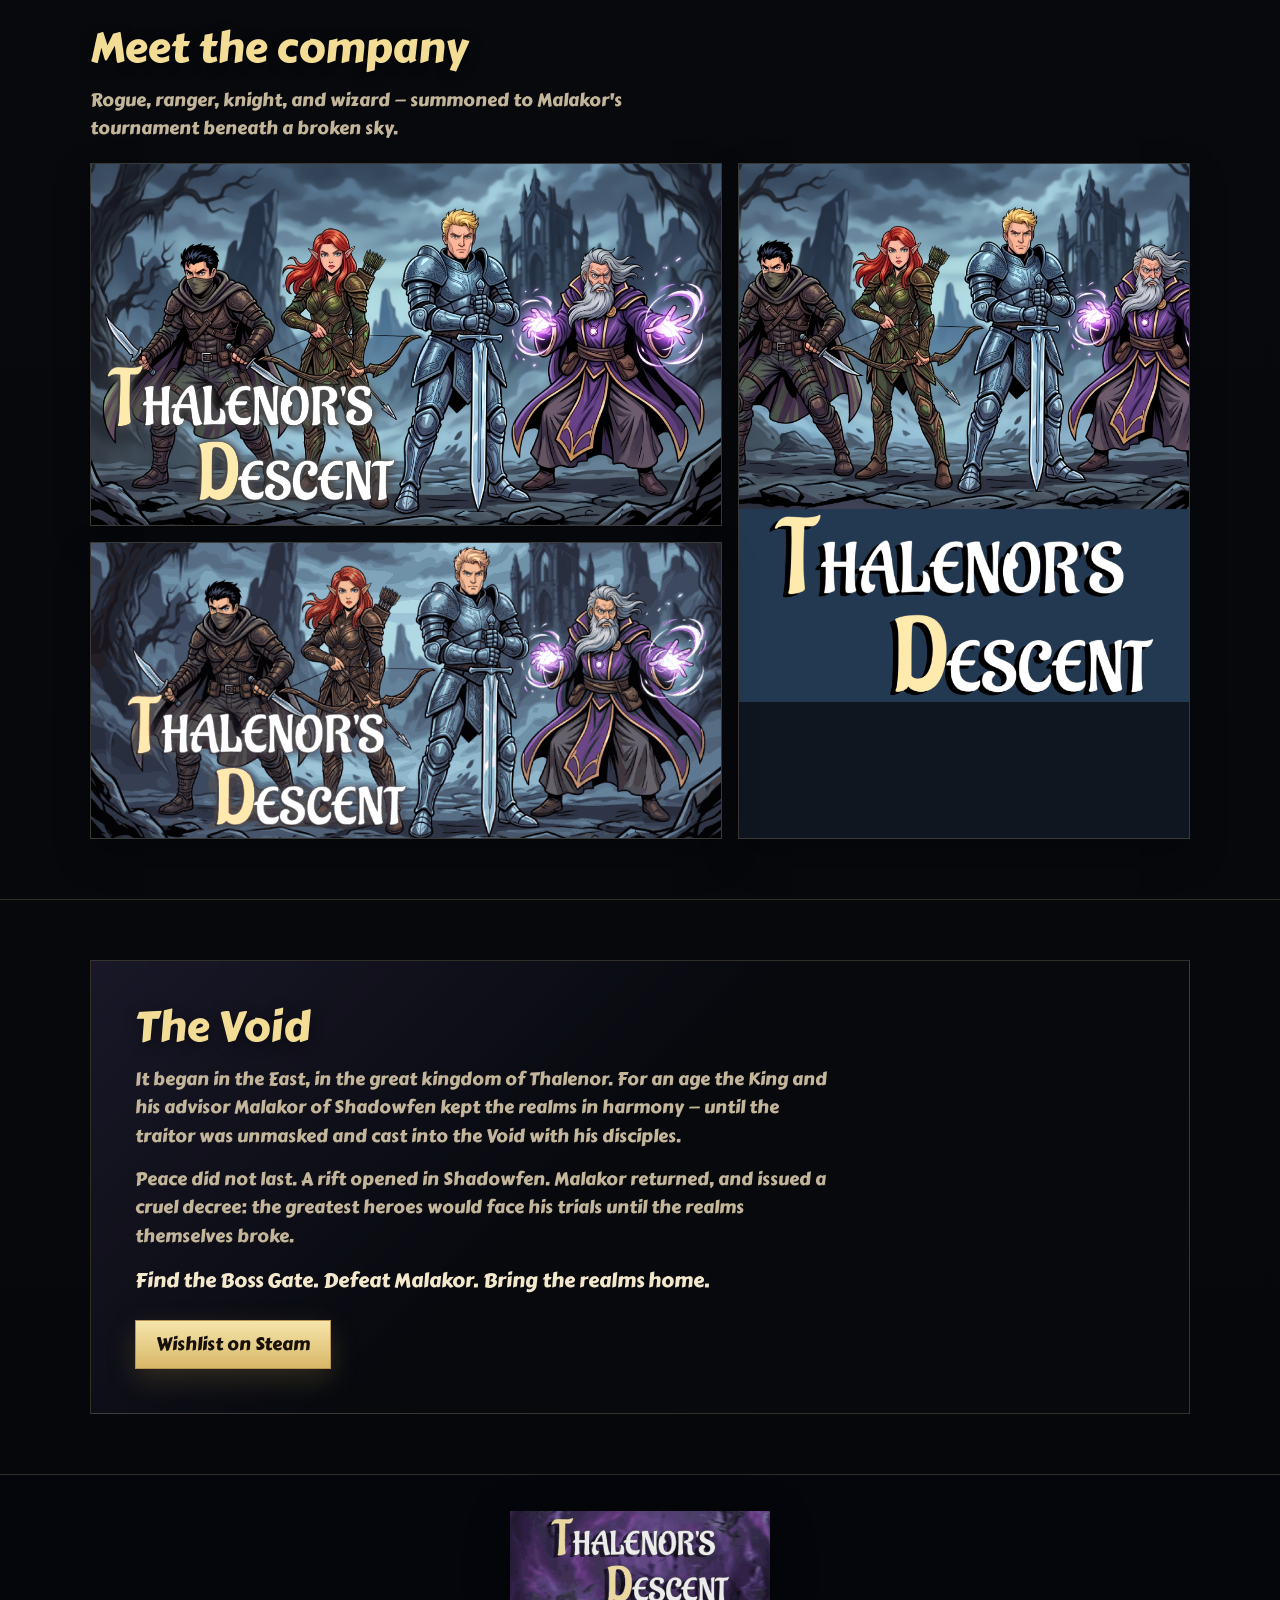
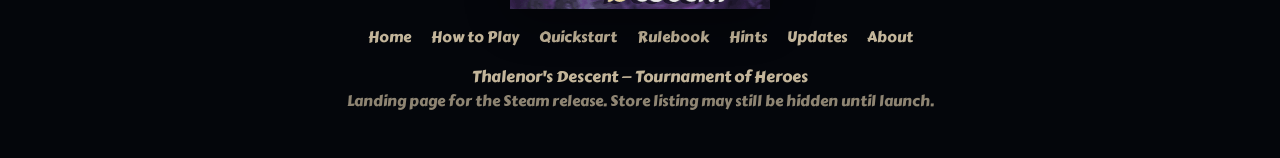
==== commit 2b8c3773: "Add files via upload" ====
--- a/index.html
+++ b/index.html
@@ -23,6 +23,8 @@
 			<nav class="site-nav" aria-label="Primary">
 				<a href="index.html" aria-current="page">Home</a>
 				<a href="how-to-play.html">How to Play</a>
+				<a href="quickstart.html">Quickstart</a>
+				<a href="rulebook.html">Rulebook</a>
 				<a href="hints.html">Hints</a>
 				<a href="updates.html">Updates</a>
 				<a href="about.html">About</a>
@@ -175,6 +177,8 @@
 		<nav aria-label="Footer">
 			<a href="index.html">Home</a>
 			<a href="how-to-play.html">How to Play</a>
+			<a href="quickstart.html">Quickstart</a>
+			<a href="rulebook.html">Rulebook</a>
 			<a href="hints.html">Hints</a>
 			<a href="updates.html">Updates</a>
 			<a href="about.html">About</a>
--- a/styles.css
+++ b/styles.css
@@ -495,6 +495,57 @@
 	font-size: clamp(0.85rem, 1.5vw, 0.95rem);
 }
 
+.doc-actions {
+	margin-top: 1.15rem;
+}
+
+.doc-links {
+	display: grid;
+	grid-template-columns: repeat(auto-fit, minmax(240px, 1fr));
+	gap: 1rem;
+	margin: 0;
+	padding: 0;
+	list-style: none;
+}
+
+.doc-links a {
+	display: block;
+	padding: 1.15rem 1.2rem;
+	text-decoration: none;
+	border: 1px solid var(--line);
+	background: var(--panel);
+	color: var(--muted);
+	transition: border-color 0.15s ease, transform 0.15s ease;
+}
+
+.doc-links a:hover,
+.doc-links a:focus-visible {
+	border-color: var(--gold-deep);
+	transform: translateY(-1px);
+}
+
+.doc-links h3 {
+	margin-bottom: 0.4rem;
+	color: var(--gold);
+}
+
+.doc-page {
+	padding: 1.5rem 0 3.5rem;
+}
+
+.doc-pre {
+	margin: 0;
+	padding: 1.25rem 1.15rem;
+	overflow-x: auto;
+	border: 1px solid var(--line);
+	background: rgba(10, 13, 20, 0.95);
+	color: var(--muted);
+	font-family: Consolas, "Courier New", monospace;
+	font-size: clamp(0.78rem, 1.35vw, 0.92rem);
+	line-height: 1.45;
+	white-space: pre;
+}
+
 @media (min-width: 800px) {
 	.showcase {
 		grid-template-columns: minmax(0, 1fr) minmax(0, 1.15fr);
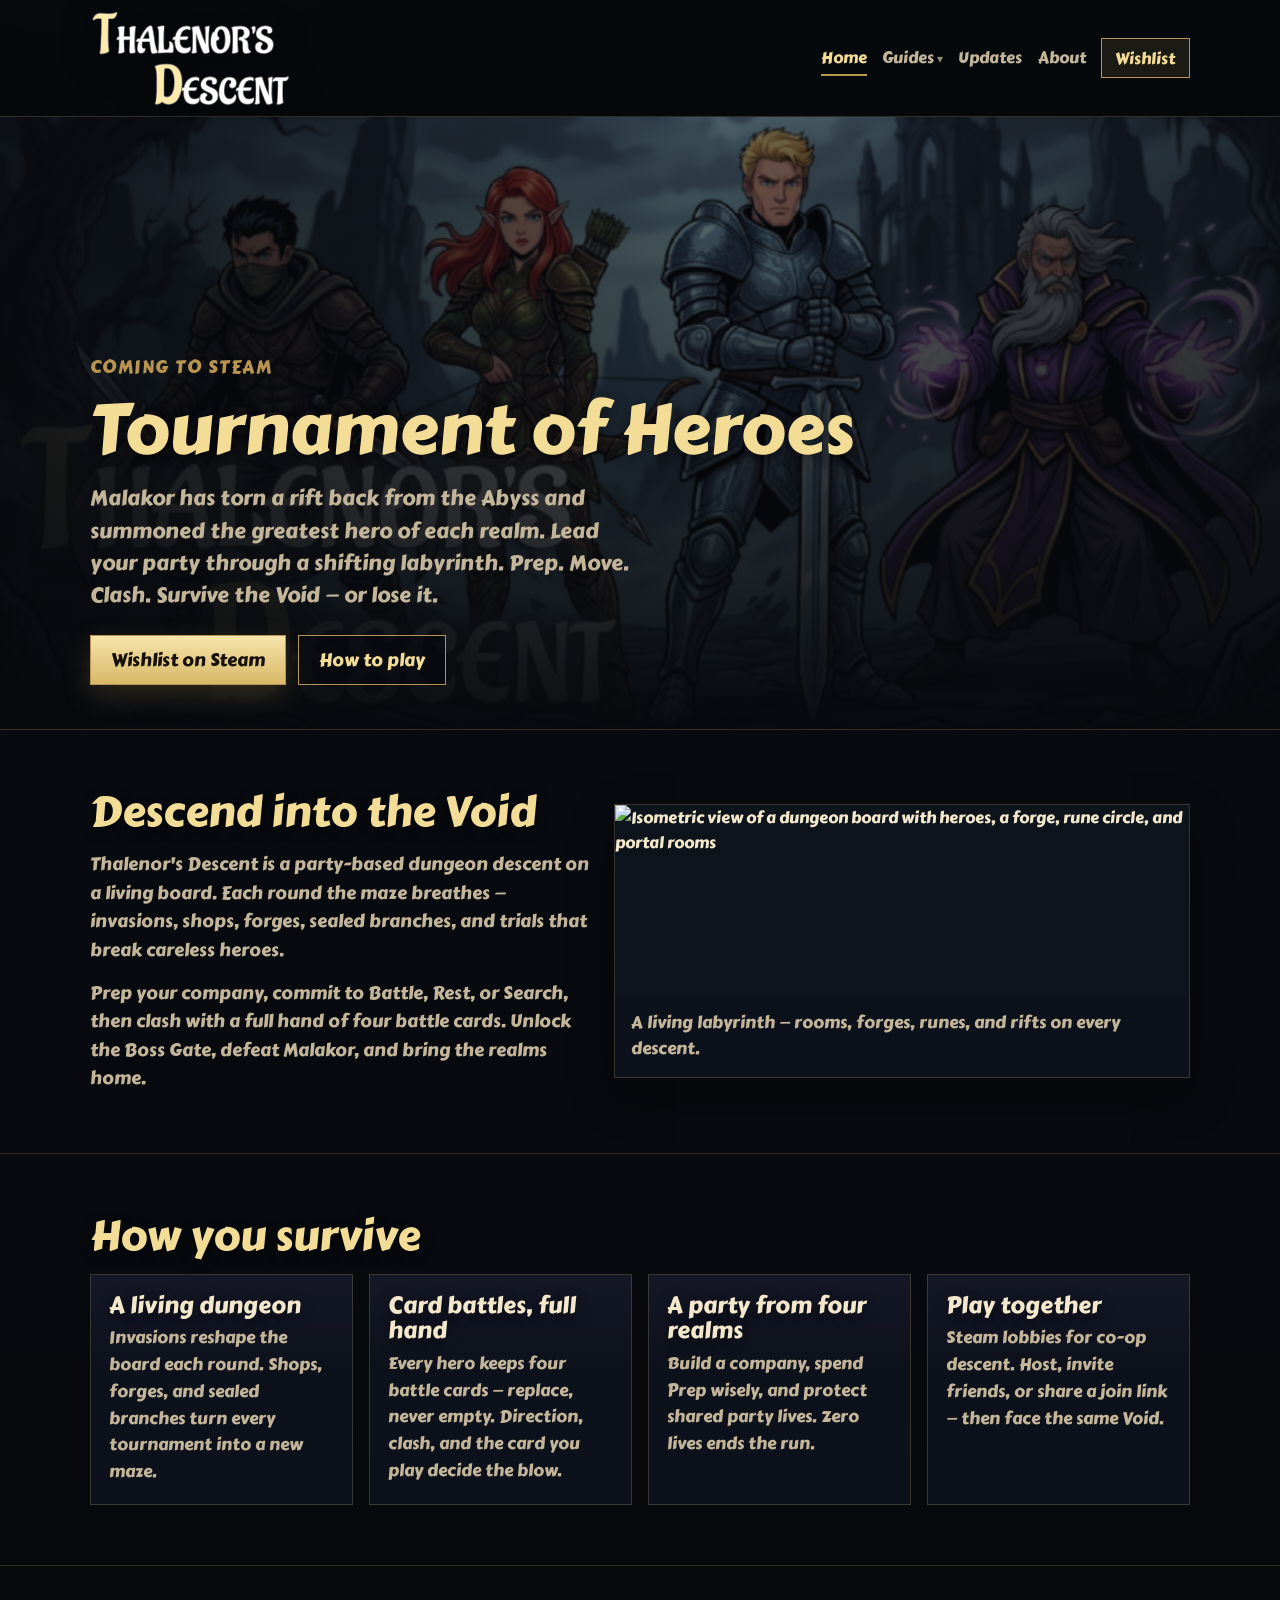
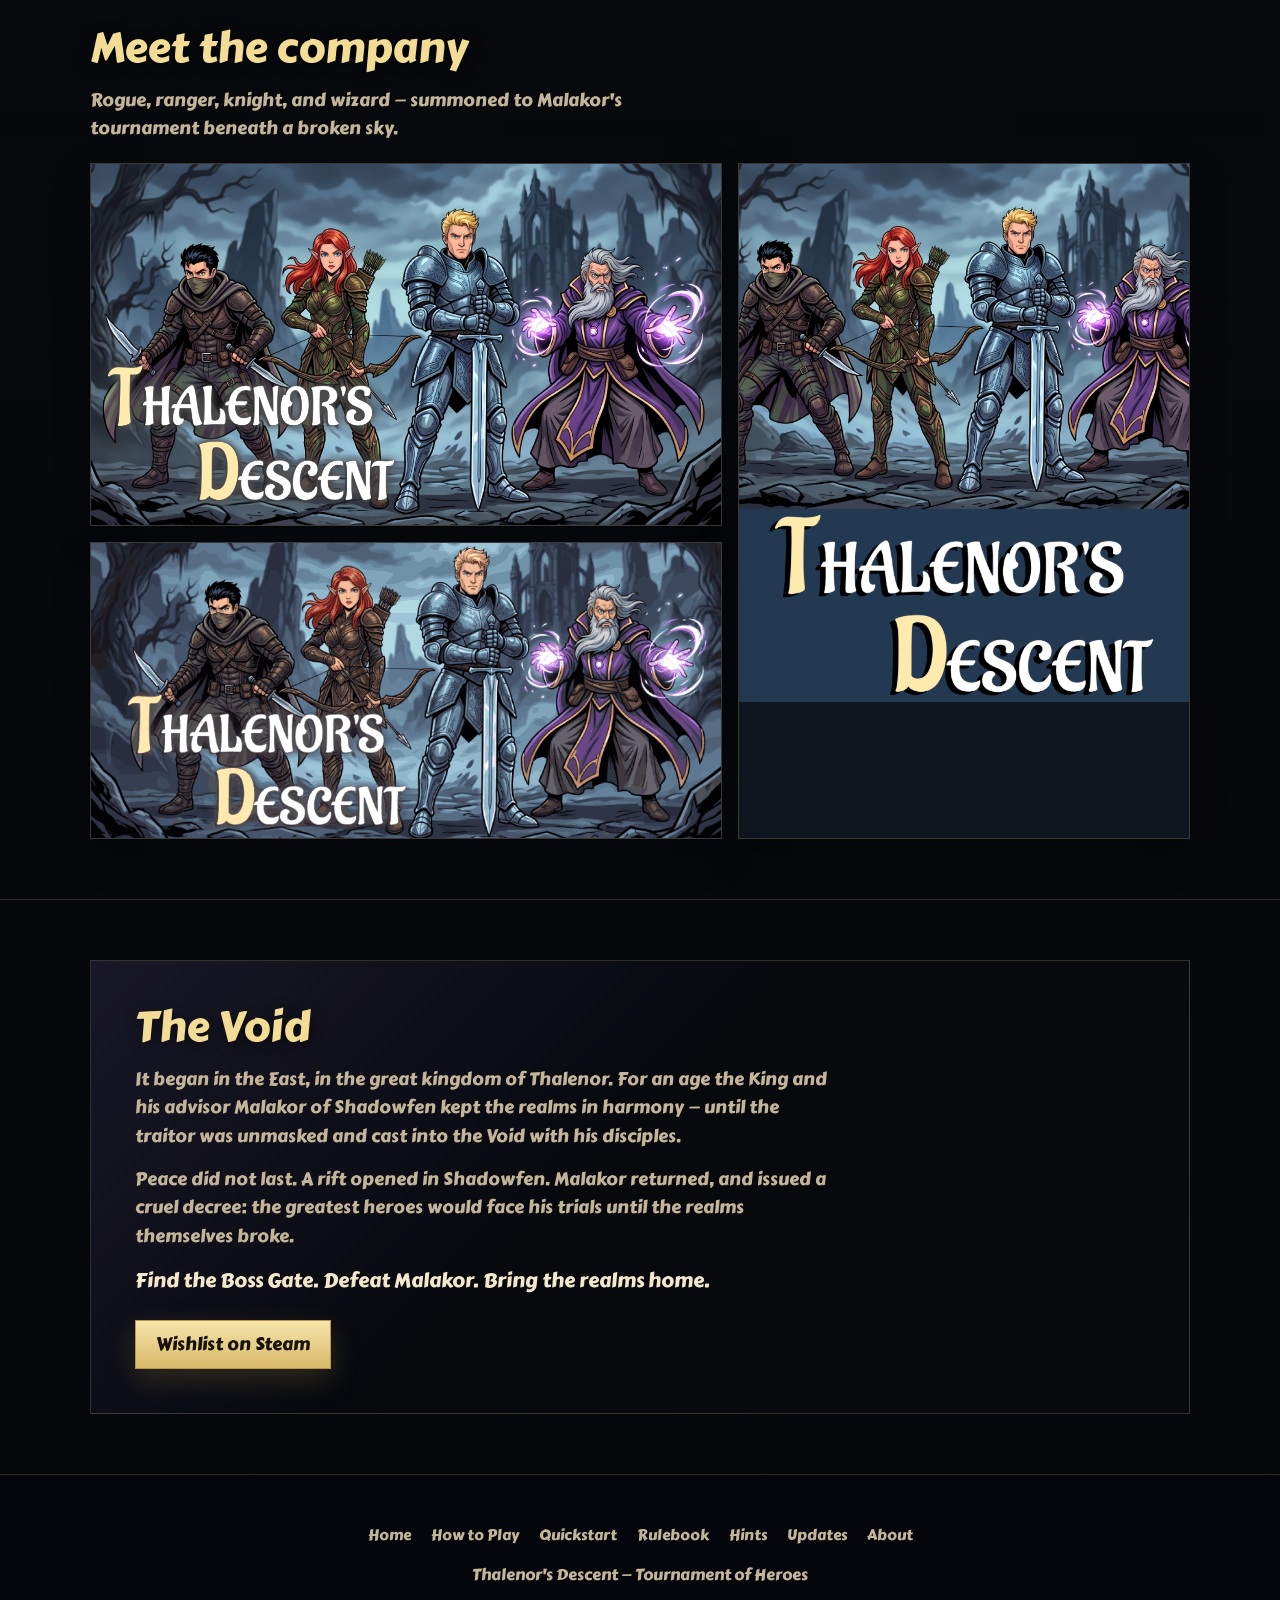
==== commit 8dbce7bd: "Add files via upload" ====
--- a/index.html
+++ b/index.html
@@ -1,190 +1,193 @@
-<!DOCTYPE html>
-<html lang="en">
-<head>
-	<meta charset="utf-8">
-	<meta name="viewport" content="width=device-width, initial-scale=1">
-	<title>Thalenor's Descent — Tournament of Heroes</title>
-	<meta name="description" content="A party of heroes is summoned into the Void to face Malakor's trials. Card-driven battles on a living dungeon board. Coming to Steam.">
-	<meta property="og:title" content="Thalenor's Descent — Tournament of Heroes">
-	<meta property="og:description" content="Descend into the Void. Battle with a full hand of four. Defeat Malakor.">
-	<meta property="og:type" content="website">
-	<meta property="og:image" content="assets/images/header-capsule.png">
-	<link rel="icon" href="assets/images/small-capsule.png" type="image/png">
-	<link rel="stylesheet" href="styles.css">
-</head>
-<body>
-	<a class="skip-link" href="#main">Skip to content</a>
-
-	<header class="site-header">
-		<div class="wrap site-header__inner">
-			<a class="brand" href="index.html" aria-label="Thalenor's Descent home">
-				<img src="assets/images/logo.png" alt="Thalenor's Descent" width="220" height="80" decoding="async">
-			</a>
-			<nav class="site-nav" aria-label="Primary">
-				<a href="index.html" aria-current="page">Home</a>
-				<a href="how-to-play.html">How to Play</a>
-				<a href="quickstart.html">Quickstart</a>
-				<a href="rulebook.html">Rulebook</a>
-				<a href="hints.html">Hints</a>
-				<a href="updates.html">Updates</a>
-				<a href="about.html">About</a>
-				<a class="nav-cta" href="https://store.steampowered.com/app/4846410/" rel="noopener noreferrer">Wishlist</a>
-			</nav>
-		</div>
-	</header>
-
-	<main id="main">
-		<section class="hero" aria-labelledby="hero-heading">
-			<img
-				class="hero__art"
-				src="assets/images/header-capsule.png"
-				alt=""
-				width="1920"
-				height="620"
-				decoding="async"
-				fetchpriority="high"
-			>
-			<div class="hero__shade" aria-hidden="true"></div>
-			<div class="wrap hero__content">
-				<p class="kicker">Coming to Steam</p>
-				<h1 id="hero-heading">Tournament of Heroes</h1>
-				<p class="lede">
-					Malakor has torn a rift back from the Abyss and summoned the greatest hero of each realm.
-					Lead your party through a shifting labyrinth. Prep. Move. Clash. Survive the Void — or lose it.
-				</p>
-				<div class="actions">
-					<a class="btn primary" href="https://store.steampowered.com/app/4846410/" rel="noopener noreferrer">
-						Wishlist on Steam
-					</a>
-					<a class="btn ghost" href="how-to-play.html">How to play</a>
-				</div>
-			</div>
-		</section>
-
-		<section class="panel">
-			<div class="wrap showcase">
-				<div class="showcase__copy">
-					<h2>Descend into the Void</h2>
-					<p>
-						Thalenor's Descent is a party-based dungeon descent on a living board. Each round the maze
-						breathes — invasions, shops, forges, sealed branches, and trials that break careless heroes.
-					</p>
-					<p>
-						Prep your company, commit to Battle, Rest, or Search, then clash with a full hand of four
-						battle cards. Unlock the Boss Gate, defeat Malakor, and bring the realms home.
-					</p>
-				</div>
-				<figure class="showcase__figure">
-					<img
-						src="assets/images/gameplay-board.png"
-						alt="Isometric view of a dungeon board with heroes, a forge, rune circle, and portal rooms"
-						width="1920"
-						height="620"
-						loading="lazy"
-						decoding="async"
-					>
-					<figcaption>A living labyrinth — rooms, forges, runes, and rifts on every descent.</figcaption>
-				</figure>
-			</div>
-		</section>
-
-		<section class="panel">
-			<div class="wrap">
-				<h2>How you survive</h2>
-				<ul class="feature-grid">
-					<li class="feature-card">
-						<h3>A living dungeon</h3>
-						<p>Invasions reshape the board each round. Shops, forges, and sealed branches turn every tournament into a new maze.</p>
-					</li>
-					<li class="feature-card">
-						<h3>Card battles, full hand</h3>
-						<p>Every hero keeps four battle cards — replace, never empty. Direction, clash, and the card you play decide the blow.</p>
-					</li>
-					<li class="feature-card">
-						<h3>A party from four realms</h3>
-						<p>Build a company, spend Prep wisely, and protect shared party lives. Zero lives ends the run.</p>
-					</li>
-					<li class="feature-card">
-						<h3>Play together</h3>
-						<p>Steam lobbies for co-op descent. Host, invite friends, or share a join link — then face the same Void.</p>
-					</li>
-				</ul>
-			</div>
-		</section>
-
-		<section class="panel">
-			<div class="wrap">
-				<div class="gallery__intro">
-					<h2>Meet the company</h2>
-					<p>Rogue, ranger, knight, and wizard — summoned to Malakor's tournament beneath a broken sky.</p>
-				</div>
-				<div class="gallery__grid">
-					<figure class="gallery__item">
-						<img
-							src="assets/images/main-capsule.png"
-							alt="Four fantasy heroes standing before a ruined castle under storm clouds"
-							width="1232"
-							height="706"
-							loading="lazy"
-							decoding="async"
-						>
-					</figure>
-					<figure class="gallery__item gallery__item--tall">
-						<img
-							src="assets/images/vertical-capsule.png"
-							alt="Vertical party portrait with the Thalenor's Descent title"
-							width="748"
-							height="896"
-							loading="lazy"
-							decoding="async"
-						>
-					</figure>
-					<figure class="gallery__item">
-						<img
-							src="assets/images/hero-banner.png"
-							alt="Wide banner of the hero party in a gothic landscape"
-							width="1920"
-							height="620"
-							loading="lazy"
-							decoding="async"
-						>
-					</figure>
-				</div>
-			</div>
-		</section>
-
-		<section class="panel">
-			<div class="wrap lore-block">
-				<h2>The Void</h2>
-				<p>
-					It began in the East, in the great kingdom of Thalenor. For an age the King and his advisor Malakor of Shadowfen
-					kept the realms in harmony — until the traitor was unmasked and cast into the Void with his disciples.
-				</p>
-				<p>
-					Peace did not last. A rift opened in Shadowfen. Malakor returned, and issued a cruel decree:
-					the greatest heroes would face his trials until the realms themselves broke.
-				</p>
-				<p class="close">Find the Boss Gate. Defeat Malakor. Bring the realms home.</p>
-				<a class="btn primary" href="https://store.steampowered.com/app/4846410/" rel="noopener noreferrer">
-					Wishlist on Steam
-				</a>
-			</div>
-		</section>
-	</main>
-
-	<footer class="site-footer">
-		<img class="site-footer__mark" src="assets/images/small-capsule.png" alt="" width="460" height="215" loading="lazy" decoding="async">
-		<nav aria-label="Footer">
-			<a href="index.html">Home</a>
-			<a href="how-to-play.html">How to Play</a>
-			<a href="quickstart.html">Quickstart</a>
-			<a href="rulebook.html">Rulebook</a>
-			<a href="hints.html">Hints</a>
-			<a href="updates.html">Updates</a>
-			<a href="about.html">About</a>
-		</nav>
-		<p>Thalenor's Descent — Tournament of Heroes</p>
-		<p class="fine">Landing page for the Steam release. Store listing may still be hidden until launch.</p>
-	</footer>
-</body>
-</html>
+<!DOCTYPE html>
+<html lang="en">
+<head>
+	<meta charset="utf-8">
+	<meta name="viewport" content="width=device-width, initial-scale=1">
+	<title>Thalenor's Descent — Tournament of Heroes</title>
+	<meta name="description" content="A party of heroes is summoned into the Void to face Malakor's trials. Card-driven battles on a living dungeon board. Coming to Steam.">
+	<meta property="og:title" content="Thalenor's Descent — Tournament of Heroes">
+	<meta property="og:description" content="Descend into the Void. Battle with a full hand of four. Defeat Malakor.">
+	<meta property="og:type" content="website">
+	<meta property="og:image" content="assets/images/header-capsule.png">
+	<link rel="icon" href="assets/images/small-capsule.png" type="image/png">
+	<link rel="stylesheet" href="styles.css">
+</head>
+<body>
+	<a class="skip-link" href="#main">Skip to content</a>
+
+	<header class="site-header">
+		<div class="wrap site-header__inner">
+			<a class="brand" href="index.html" aria-label="Thalenor's Descent home">
+				<img src="assets/images/logo.png" alt="Thalenor's Descent" width="220" height="80" decoding="async">
+			</a>
+			<nav class="site-nav" aria-label="Primary">
+				<a href="index.html" aria-current="page">Home</a>
+				<details class="nav-group">
+					<summary>Guides</summary>
+					<div class="nav-group__menu">
+						<a href="how-to-play.html">How to Play</a>
+						<a href="quickstart.html">Quickstart</a>
+						<a href="rulebook.html">Rulebook</a>
+						<a href="hints.html">Hints</a>
+					</div>
+				</details>
+				<a href="updates.html">Updates</a>
+				<a href="about.html">About</a>
+				<a class="nav-cta" href="https://store.steampowered.com/app/4846410/" rel="noopener noreferrer">Wishlist</a>
+			</nav>
+		</div>
+	</header>
+
+	<main id="main">
+		<section class="hero" aria-labelledby="hero-heading">
+			<img
+				class="hero__art"
+				src="assets/images/header-capsule.png"
+				alt=""
+				width="1920"
+				height="620"
+				decoding="async"
+				fetchpriority="high"
+			>
+			<div class="hero__shade" aria-hidden="true"></div>
+			<div class="wrap hero__content">
+				<p class="kicker">Coming to Steam</p>
+				<h1 id="hero-heading">Tournament of Heroes</h1>
+				<p class="lede">
+					Malakor has torn a rift back from the Abyss and summoned the greatest hero of each realm.
+					Lead your party through a shifting labyrinth. Prep. Move. Clash. Survive the Void — or lose it.
+				</p>
+				<div class="actions">
+					<a class="btn primary" href="https://store.steampowered.com/app/4846410/" rel="noopener noreferrer">
+						Wishlist on Steam
+					</a>
+					<a class="btn ghost" href="how-to-play.html">How to play</a>
+				</div>
+			</div>
+		</section>
+
+		<section class="panel">
+			<div class="wrap showcase">
+				<div class="showcase__copy">
+					<h2>Descend into the Void</h2>
+					<p>
+						Thalenor's Descent is a party-based dungeon descent on a living board. Each round the maze
+						breathes — invasions, shops, forges, sealed branches, and trials that break careless heroes.
+					</p>
+					<p>
+						Prep your company, commit to Battle, Rest, or Search, then clash with a full hand of four
+						battle cards. Unlock the Boss Gate, defeat Malakor, and bring the realms home.
+					</p>
+				</div>
+				<figure class="showcase__figure">
+					<img
+						src="assets/images/gameplay-board.png"
+						alt="Isometric view of a dungeon board with heroes, a forge, rune circle, and portal rooms"
+						width="1920"
+						height="620"
+						loading="lazy"
+						decoding="async"
+					>
+					<figcaption>A living labyrinth — rooms, forges, runes, and rifts on every descent.</figcaption>
+				</figure>
+			</div>
+		</section>
+
+		<section class="panel">
+			<div class="wrap">
+				<h2>How you survive</h2>
+				<ul class="feature-grid">
+					<li class="feature-card">
+						<h3>A living dungeon</h3>
+						<p>Invasions reshape the board each round. Shops, forges, and sealed branches turn every tournament into a new maze.</p>
+					</li>
+					<li class="feature-card">
+						<h3>Card battles, full hand</h3>
+						<p>Every hero keeps four battle cards — replace, never empty. Direction, clash, and the card you play decide the blow.</p>
+					</li>
+					<li class="feature-card">
+						<h3>A party from four realms</h3>
+						<p>Build a company, spend Prep wisely, and protect shared party lives. Zero lives ends the run.</p>
+					</li>
+					<li class="feature-card">
+						<h3>Play together</h3>
+						<p>Steam lobbies for co-op descent. Host, invite friends, or share a join link — then face the same Void.</p>
+					</li>
+				</ul>
+			</div>
+		</section>
+
+		<section class="panel">
+			<div class="wrap">
+				<div class="gallery__intro">
+					<h2>Meet the company</h2>
+					<p>Rogue, ranger, knight, and wizard — summoned to Malakor's tournament beneath a broken sky.</p>
+				</div>
+				<div class="gallery__grid">
+					<figure class="gallery__item">
+						<img
+							src="assets/images/main-capsule.png"
+							alt="Four fantasy heroes standing before a ruined castle under storm clouds"
+							width="1232"
+							height="706"
+							loading="lazy"
+							decoding="async"
+						>
+					</figure>
+					<figure class="gallery__item gallery__item--tall">
+						<img
+							src="assets/images/vertical-capsule.png"
+							alt="Vertical party portrait with the Thalenor's Descent title"
+							width="748"
+							height="896"
+							loading="lazy"
+							decoding="async"
+						>
+					</figure>
+					<figure class="gallery__item">
+						<img
+							src="assets/images/hero-banner.png"
+							alt="Wide banner of the hero party in a gothic landscape"
+							width="1920"
+							height="620"
+							loading="lazy"
+							decoding="async"
+						>
+					</figure>
+				</div>
+			</div>
+		</section>
+
+		<section class="panel">
+			<div class="wrap lore-block">
+				<h2>The Void</h2>
+				<p>
+					It began in the East, in the great kingdom of Thalenor. For an age the King and his advisor Malakor of Shadowfen
+					kept the realms in harmony — until the traitor was unmasked and cast into the Void with his disciples.
+				</p>
+				<p>
+					Peace did not last. A rift opened in Shadowfen. Malakor returned, and issued a cruel decree:
+					the greatest heroes would face his trials until the realms themselves broke.
+				</p>
+				<p class="close">Find the Boss Gate. Defeat Malakor. Bring the realms home.</p>
+				<a class="btn primary" href="https://store.steampowered.com/app/4846410/" rel="noopener noreferrer">
+					Wishlist on Steam
+				</a>
+			</div>
+		</section>
+	</main>
+
+	<footer class="site-footer">
+		<nav aria-label="Footer">
+			<a href="index.html">Home</a>
+			<a href="how-to-play.html">How to Play</a>
+			<a href="quickstart.html">Quickstart</a>
+			<a href="rulebook.html">Rulebook</a>
+			<a href="hints.html">Hints</a>
+			<a href="updates.html">Updates</a>
+			<a href="about.html">About</a>
+		</nav>
+		<p>Thalenor's Descent — Tournament of Heroes</p>
+	</footer>
+</body>
+</html>
--- a/styles.css
+++ b/styles.css
@@ -99,26 +99,75 @@
 
 .site-nav {
 	display: flex;
-	flex-wrap: wrap;
+	flex-wrap: nowrap;
 	align-items: center;
 	justify-content: flex-end;
-	gap: 0.25rem 0.85rem;
-	font-size: clamp(0.9rem, 1.7vw, 1.05rem);
-}
-
-.site-nav a {
+	gap: 0.35rem 0.95rem;
+	font-size: clamp(0.88rem, 1.5vw, 1.02rem);
+}
+
+.site-nav > a,
+.nav-group > summary {
 	text-decoration: none;
 	color: var(--muted);
-	padding: 0.2rem 0;
+	padding: 0.25rem 0;
 	border-bottom: 2px solid transparent;
 	transition: color 0.15s ease, border-color 0.15s ease;
-}
-
-.site-nav a:hover,
-.site-nav a:focus-visible,
-.site-nav a[aria-current="page"] {
+	cursor: pointer;
+	list-style: none;
+}
+
+.site-nav > a:hover,
+.site-nav > a:focus-visible,
+.site-nav > a[aria-current="page"],
+.nav-group > summary:hover,
+.nav-group > summary:focus-visible,
+.nav-group > summary[aria-current="page"] {
 	color: var(--gold);
 	border-bottom-color: var(--gold-deep);
+}
+
+.nav-group {
+	position: relative;
+}
+
+.nav-group > summary::-webkit-details-marker {
+	display: none;
+}
+
+.nav-group > summary::after {
+	content: " ▾";
+	font-size: 0.75em;
+	opacity: 0.75;
+}
+
+.nav-group__menu {
+	position: absolute;
+	top: calc(100% + 0.55rem);
+	right: 0;
+	min-width: 11.5rem;
+	padding: 0.45rem;
+	border: 1px solid var(--line);
+	background: rgba(10, 13, 20, 0.97);
+	box-shadow: 0 14px 30px rgba(0, 0, 0, 0.4);
+	display: grid;
+	gap: 0.15rem;
+	z-index: 30;
+}
+
+.nav-group__menu a {
+	display: block;
+	padding: 0.45rem 0.65rem;
+	text-decoration: none;
+	color: var(--muted);
+	border: 0;
+}
+
+.nav-group__menu a:hover,
+.nav-group__menu a:focus-visible,
+.nav-group__menu a[aria-current="page"] {
+	color: var(--gold);
+	background: rgba(184, 148, 79, 0.12);
 }
 
 .nav-cta {
@@ -127,6 +176,7 @@
 	border-bottom-width: 1px !important;
 	color: var(--gold) !important;
 	background: rgba(184, 148, 79, 0.12);
+	white-space: nowrap;
 }
 
 .nav-cta[aria-current="page"],
@@ -533,17 +583,74 @@
 	padding: 1.5rem 0 3.5rem;
 }
 
-.doc-pre {
-	margin: 0;
-	padding: 1.25rem 1.15rem;
-	overflow-x: auto;
-	border: 1px solid var(--line);
-	background: rgba(10, 13, 20, 0.95);
-	color: var(--muted);
-	font-family: Consolas, "Courier New", monospace;
-	font-size: clamp(0.78rem, 1.35vw, 0.92rem);
-	line-height: 1.45;
-	white-space: pre;
+.doc-article {
+	padding: 1.35rem 1.25rem 1.75rem;
+	border: 1px solid var(--line);
+	background:
+		linear-gradient(180deg, rgba(123, 94, 168, 0.06), transparent 18%),
+		var(--panel);
+}
+
+.doc-article h2 {
+	margin: 2rem 0 0.85rem;
+	padding-top: 1.35rem;
+	border-top: 1px solid var(--line);
+	font-size: clamp(1.35rem, 2.6vw, 1.85rem);
+}
+
+.doc-article h2:first-child {
+	margin-top: 0;
+	padding-top: 0;
+	border-top: 0;
+}
+
+.doc-article h3 {
+	margin: 1.35rem 0 0.55rem;
+	color: var(--gold-deep);
+	font-size: clamp(1.05rem, 2vw, 1.25rem);
+}
+
+.doc-article p,
+.doc-article li {
+	color: var(--muted);
+	font-size: clamp(0.98rem, 1.6vw, 1.1rem);
+	line-height: 1.55;
+}
+
+.doc-article p + p {
+	margin-top: 0.75rem;
+}
+
+.doc-article ul,
+.doc-article ol {
+	margin: 0.65rem 0 0;
+	padding-left: 1.25rem;
+}
+
+.doc-article li + li {
+	margin-top: 0.4rem;
+}
+
+.doc-article .doc-letter {
+	margin-top: 0.9rem;
+	color: var(--ink);
+}
+
+.doc-article .doc-flow {
+	margin-top: 0.35rem;
+	padding-left: 0.5rem;
+	color: var(--ink);
+	border-left: 2px solid var(--line);
+}
+
+.doc-article .doc-flow-label {
+	margin-top: 0.85rem;
+	color: var(--ink);
+}
+
+.doc-article li ol,
+.doc-article li ul {
+	margin-top: 0.45rem;
 }
 
 @media (min-width: 800px) {
@@ -560,14 +667,23 @@
 	}
 }
 
-@media (max-width: 720px) {
+@media (max-width: 860px) {
 	.site-header__inner {
 		flex-direction: column;
 		align-items: stretch;
+		gap: 0.65rem;
 	}
 
 	.site-nav {
+		flex-wrap: wrap;
 		justify-content: center;
+		row-gap: 0.55rem;
+	}
+
+	.nav-group__menu {
+		right: auto;
+		left: 50%;
+		transform: translateX(-50%);
 	}
 
 	.hero__content {
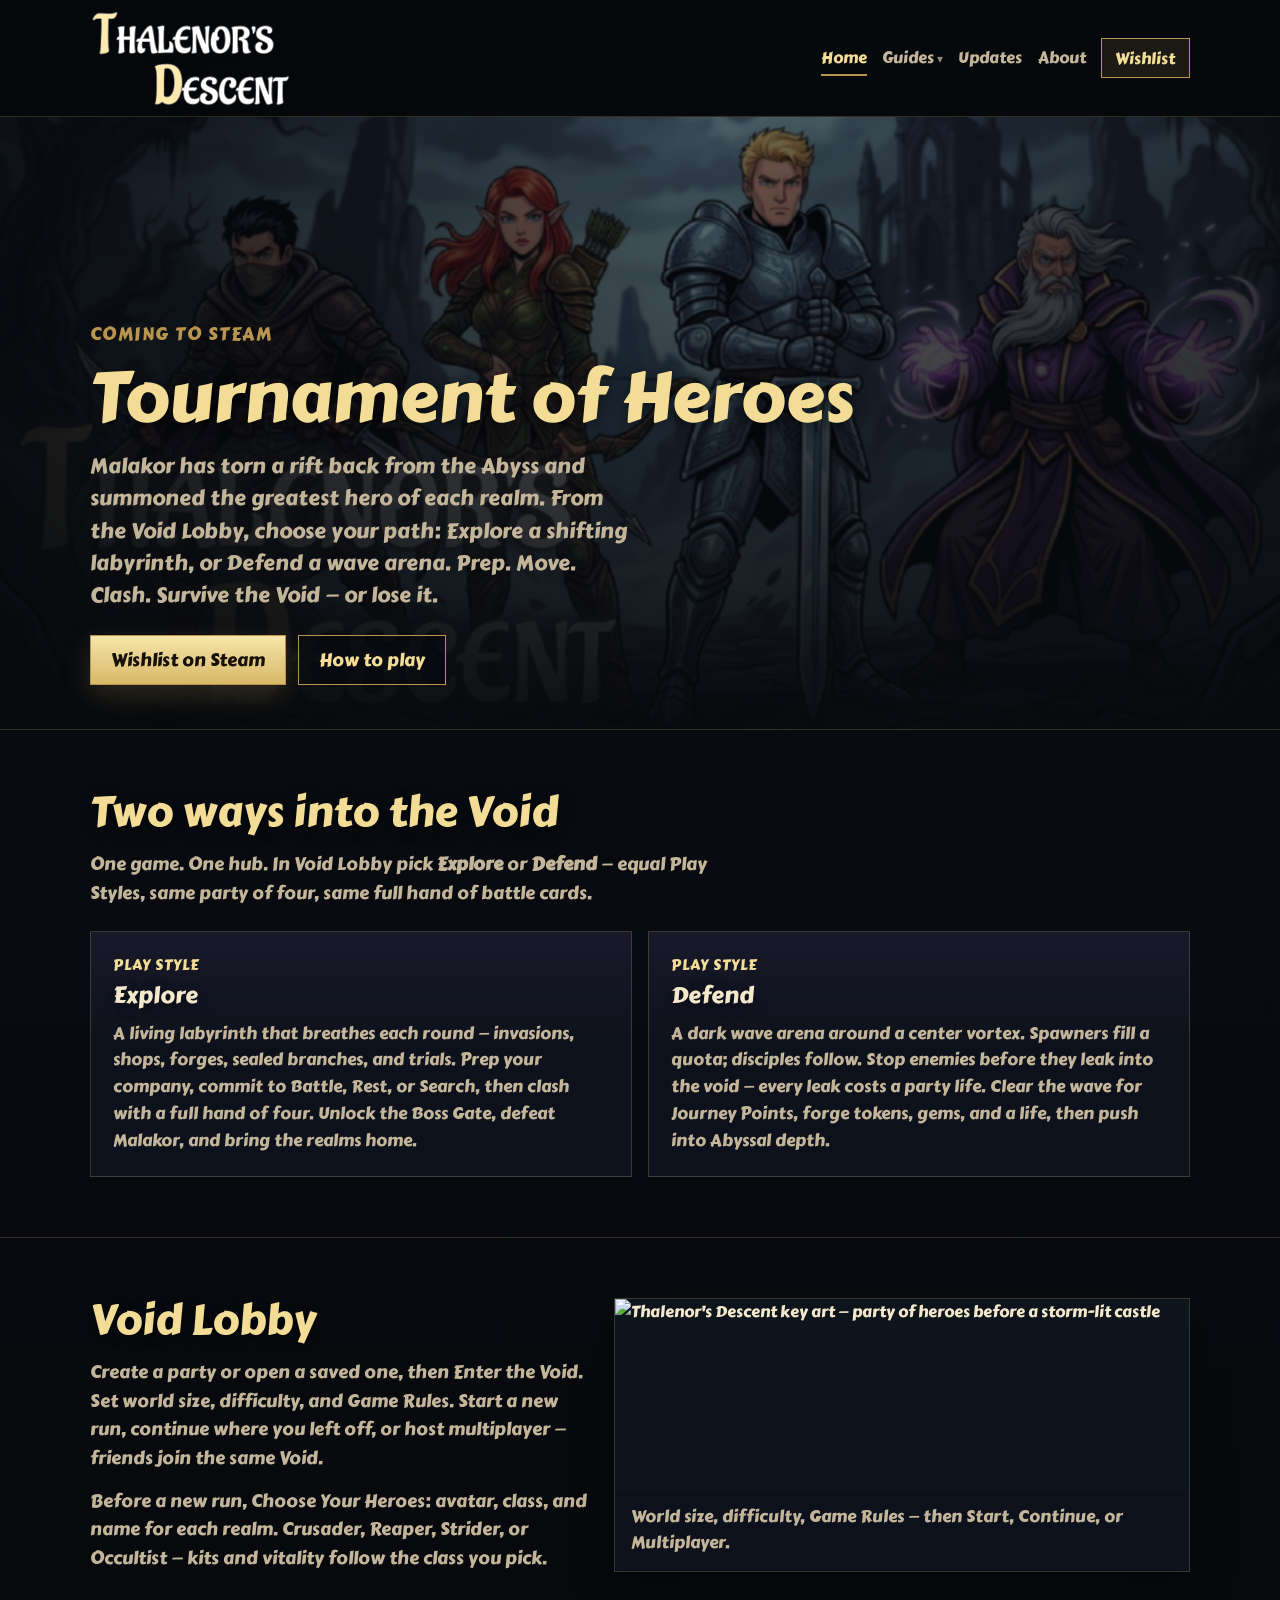
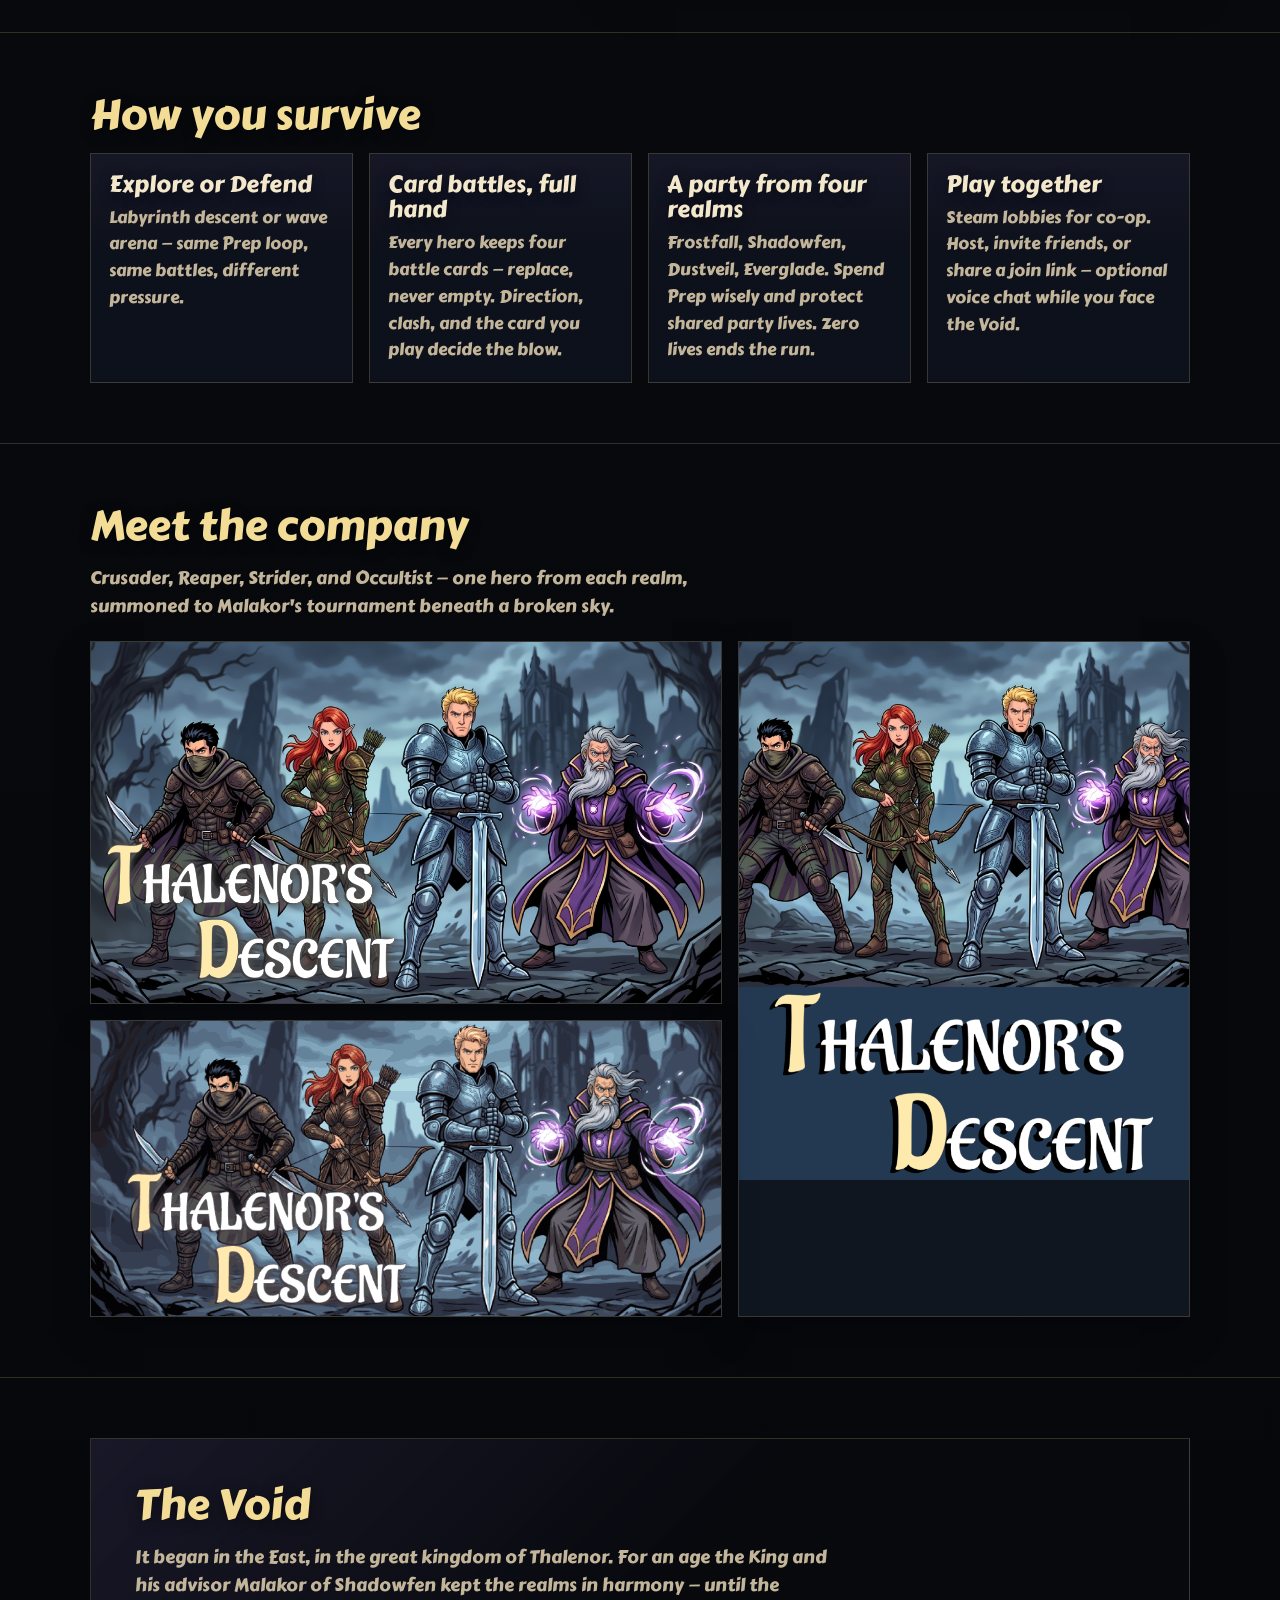
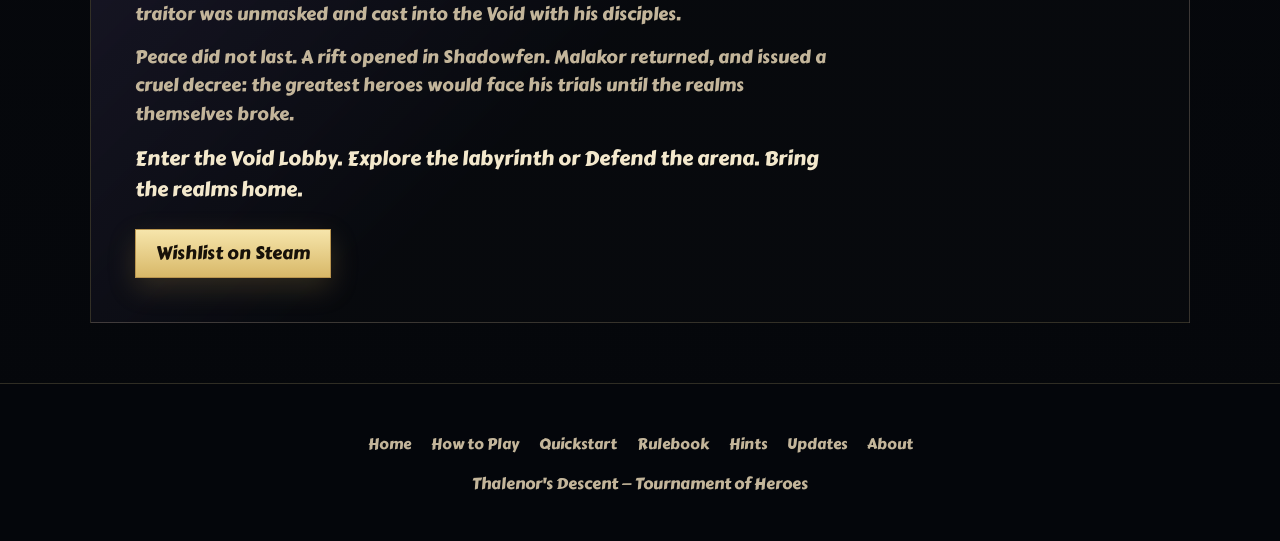
==== commit a29d2877: "Add files via upload" ====
--- a/index.html
+++ b/index.html
@@ -4,12 +4,12 @@
 	<meta charset="utf-8">
 	<meta name="viewport" content="width=device-width, initial-scale=1">
 	<title>Thalenor's Descent — Tournament of Heroes</title>
-	<meta name="description" content="A party of heroes is summoned into the Void to face Malakor's trials. Card-driven battles on a living dungeon board. Coming to Steam.">
+	<meta name="description" content="A party of heroes is summoned into the Void. Explore a living labyrinth or Defend the wave arena. Card-driven battles. Coming to Steam.">
 	<meta property="og:title" content="Thalenor's Descent — Tournament of Heroes">
-	<meta property="og:description" content="Descend into the Void. Battle with a full hand of four. Defeat Malakor.">
+	<meta property="og:description" content="Void Lobby. Explore or Defend. Battle with a full hand of four. Defeat Malakor — or hold the vortex.">
 	<meta property="og:type" content="website">
 	<meta property="og:image" content="assets/images/header-capsule.png">
-	<link rel="icon" href="assets/images/small-capsule.png" type="image/png">
+	<link rel="icon" href="assets/images/icon.png" type="image/png">
 	<link rel="stylesheet" href="styles.css">
 </head>
 <body>
@@ -55,7 +55,8 @@
 				<h1 id="hero-heading">Tournament of Heroes</h1>
 				<p class="lede">
 					Malakor has torn a rift back from the Abyss and summoned the greatest hero of each realm.
-					Lead your party through a shifting labyrinth. Prep. Move. Clash. Survive the Void — or lose it.
+					From the Void Lobby, choose your path: Explore a shifting labyrinth, or Defend a wave arena.
+					Prep. Move. Clash. Survive the Void — or lose it.
 				</p>
 				<div class="actions">
 					<a class="btn primary" href="https://store.steampowered.com/app/4846410/" rel="noopener noreferrer">
@@ -67,28 +68,62 @@
 		</section>
 
 		<section class="panel">
+			<div class="wrap">
+				<div class="play-styles__intro">
+					<h2>Two ways into the Void</h2>
+					<p>
+						One game. One hub. In Void Lobby pick <strong>Explore</strong> or <strong>Defend</strong> —
+						equal Play Styles, same party of four, same full hand of battle cards.
+					</p>
+				</div>
+				<ul class="play-styles">
+					<li class="play-style">
+						<p class="play-style__label">Play Style</p>
+						<h3>Explore</h3>
+						<p>
+							A living labyrinth that breathes each round — invasions, shops, forges, sealed
+							branches, and trials. Prep your company, commit to Battle, Rest, or Search, then
+							clash with a full hand of four. Unlock the Boss Gate, defeat Malakor, and bring
+							the realms home.
+						</p>
+					</li>
+					<li class="play-style">
+						<p class="play-style__label">Play Style</p>
+						<h3>Defend</h3>
+						<p>
+							A dark wave arena around a center vortex. Spawners fill a quota; disciples follow.
+							Stop enemies before they leak into the void — every leak costs a party life. Clear
+							the wave for Journey Points, forge tokens, gems, and a life, then push into Abyssal depth.
+						</p>
+					</li>
+				</ul>
+			</div>
+		</section>
+
+		<section class="panel">
 			<div class="wrap showcase">
 				<div class="showcase__copy">
-					<h2>Descend into the Void</h2>
-					<p>
-						Thalenor's Descent is a party-based dungeon descent on a living board. Each round the maze
-						breathes — invasions, shops, forges, sealed branches, and trials that break careless heroes.
-					</p>
-					<p>
-						Prep your company, commit to Battle, Rest, or Search, then clash with a full hand of four
-						battle cards. Unlock the Boss Gate, defeat Malakor, and bring the realms home.
+					<h2>Void Lobby</h2>
+					<p>
+						Create a party or open a saved one, then Enter the Void. Set world size, difficulty,
+						and Game Rules. Start a new run, continue where you left off, or host multiplayer —
+						friends join the same Void.
+					</p>
+					<p>
+						Before a new run, Choose Your Heroes: avatar, class, and name for each realm.
+						Crusader, Reaper, Strider, or Occultist — kits and vitality follow the class you pick.
 					</p>
 				</div>
 				<figure class="showcase__figure">
 					<img
-						src="assets/images/gameplay-board.png"
-						alt="Isometric view of a dungeon board with heroes, a forge, rune circle, and portal rooms"
+						src="assets/images/library-capsule.png"
+						alt="Thalenor's Descent key art — party of heroes before a storm-lit castle"
 						width="1920"
 						height="620"
 						loading="lazy"
 						decoding="async"
 					>
-					<figcaption>A living labyrinth — rooms, forges, runes, and rifts on every descent.</figcaption>
+					<figcaption>World size, difficulty, Game Rules — then Start, Continue, or Multiplayer.</figcaption>
 				</figure>
 			</div>
 		</section>
@@ -98,8 +133,8 @@
 				<h2>How you survive</h2>
 				<ul class="feature-grid">
 					<li class="feature-card">
-						<h3>A living dungeon</h3>
-						<p>Invasions reshape the board each round. Shops, forges, and sealed branches turn every tournament into a new maze.</p>
+						<h3>Explore or Defend</h3>
+						<p>Labyrinth descent or wave arena — same Prep loop, same battles, different pressure.</p>
 					</li>
 					<li class="feature-card">
 						<h3>Card battles, full hand</h3>
@@ -107,11 +142,11 @@
 					</li>
 					<li class="feature-card">
 						<h3>A party from four realms</h3>
-						<p>Build a company, spend Prep wisely, and protect shared party lives. Zero lives ends the run.</p>
+						<p>Frostfall, Shadowfen, Dustveil, Everglade. Spend Prep wisely and protect shared party lives. Zero lives ends the run.</p>
 					</li>
 					<li class="feature-card">
 						<h3>Play together</h3>
-						<p>Steam lobbies for co-op descent. Host, invite friends, or share a join link — then face the same Void.</p>
+						<p>Steam lobbies for co-op. Host, invite friends, or share a join link — optional voice chat while you face the Void.</p>
 					</li>
 				</ul>
 			</div>
@@ -121,7 +156,10 @@
 			<div class="wrap">
 				<div class="gallery__intro">
 					<h2>Meet the company</h2>
-					<p>Rogue, ranger, knight, and wizard — summoned to Malakor's tournament beneath a broken sky.</p>
+					<p>
+						Crusader, Reaper, Strider, and Occultist — one hero from each realm, summoned to
+						Malakor's tournament beneath a broken sky.
+					</p>
 				</div>
 				<div class="gallery__grid">
 					<figure class="gallery__item">
@@ -147,7 +185,7 @@
 					<figure class="gallery__item">
 						<img
 							src="assets/images/hero-banner.png"
-							alt="Wide banner of the hero party in a gothic landscape"
+							alt="Wide Steam library header of the hero party"
 							width="1920"
 							height="620"
 							loading="lazy"
@@ -169,7 +207,7 @@
 					Peace did not last. A rift opened in Shadowfen. Malakor returned, and issued a cruel decree:
 					the greatest heroes would face his trials until the realms themselves broke.
 				</p>
-				<p class="close">Find the Boss Gate. Defeat Malakor. Bring the realms home.</p>
+				<p class="close">Enter the Void Lobby. Explore the labyrinth or Defend the arena. Bring the realms home.</p>
 				<a class="btn primary" href="https://store.steampowered.com/app/4846410/" rel="noopener noreferrer">
 					Wishlist on Steam
 				</a>
--- a/styles.css
+++ b/styles.css
@@ -351,6 +351,51 @@
 	font-size: clamp(0.9rem, 1.6vw, 1.05rem);
 }
 
+.play-styles__intro {
+	max-width: 40rem;
+	margin-bottom: 1.5rem;
+}
+
+.play-styles__intro p {
+	color: var(--muted);
+	font-size: clamp(1rem, 1.8vw, 1.15rem);
+}
+
+.play-styles {
+	display: grid;
+	grid-template-columns: 1fr;
+	gap: 1rem;
+	margin: 0;
+	padding: 0;
+	list-style: none;
+}
+
+.play-style {
+	padding: 1.35rem 1.4rem;
+	border: 1px solid var(--line);
+	background:
+		linear-gradient(180deg, rgba(123, 94, 168, 0.1), transparent 48%),
+		var(--panel);
+}
+
+.play-style__label {
+	margin: 0 0 0.35rem;
+	color: var(--gold);
+	font-size: clamp(0.85rem, 1.4vw, 0.95rem);
+	letter-spacing: 0.06em;
+	text-transform: uppercase;
+}
+
+.play-style h3 {
+	margin: 0 0 0.75rem;
+}
+
+.play-style p:last-child {
+	margin: 0;
+	color: var(--muted);
+	font-size: clamp(0.95rem, 1.6vw, 1.08rem);
+}
+
 .feature-grid {
 	display: grid;
 	grid-template-columns: repeat(auto-fit, minmax(230px, 1fr));
@@ -658,6 +703,10 @@
 		grid-template-columns: minmax(0, 1fr) minmax(0, 1.15fr);
 	}
 
+	.play-styles {
+		grid-template-columns: 1fr 1fr;
+	}
+
 	.gallery__grid {
 		grid-template-columns: 1.4fr 1fr;
 	}
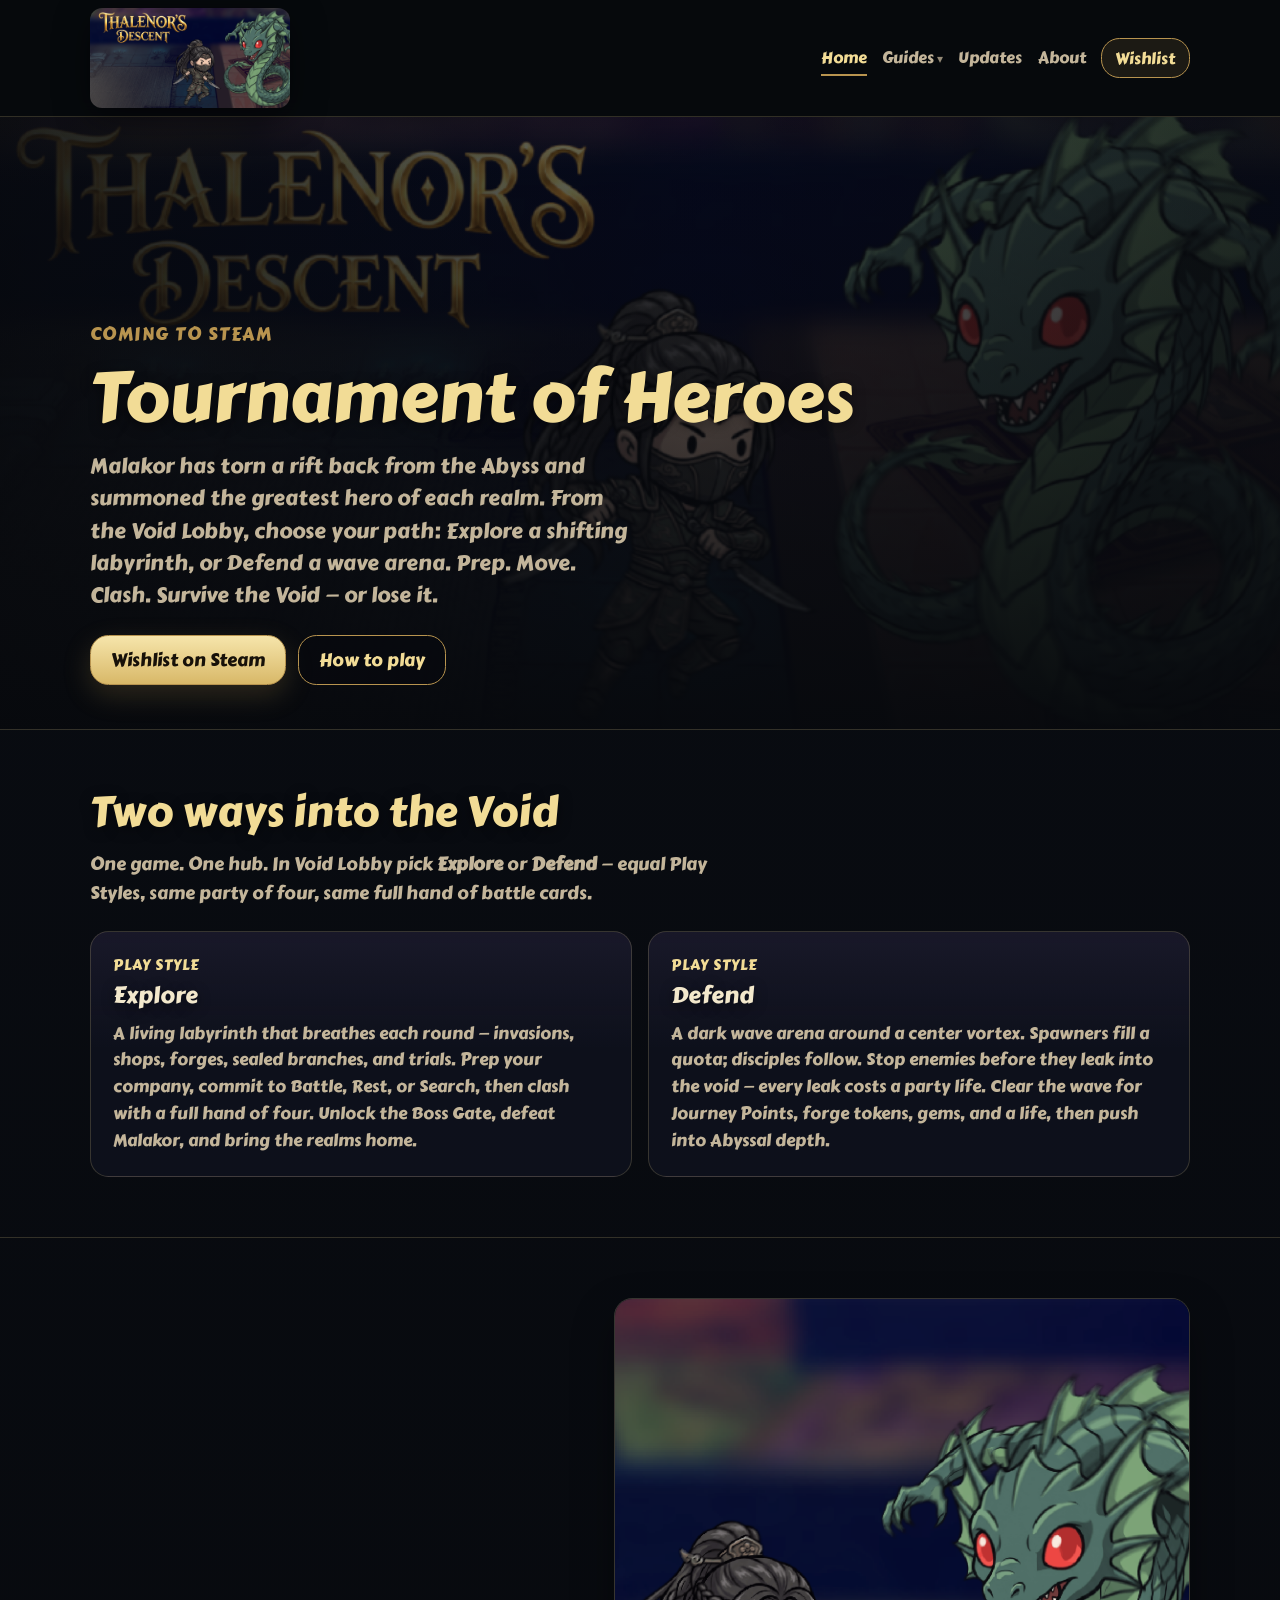
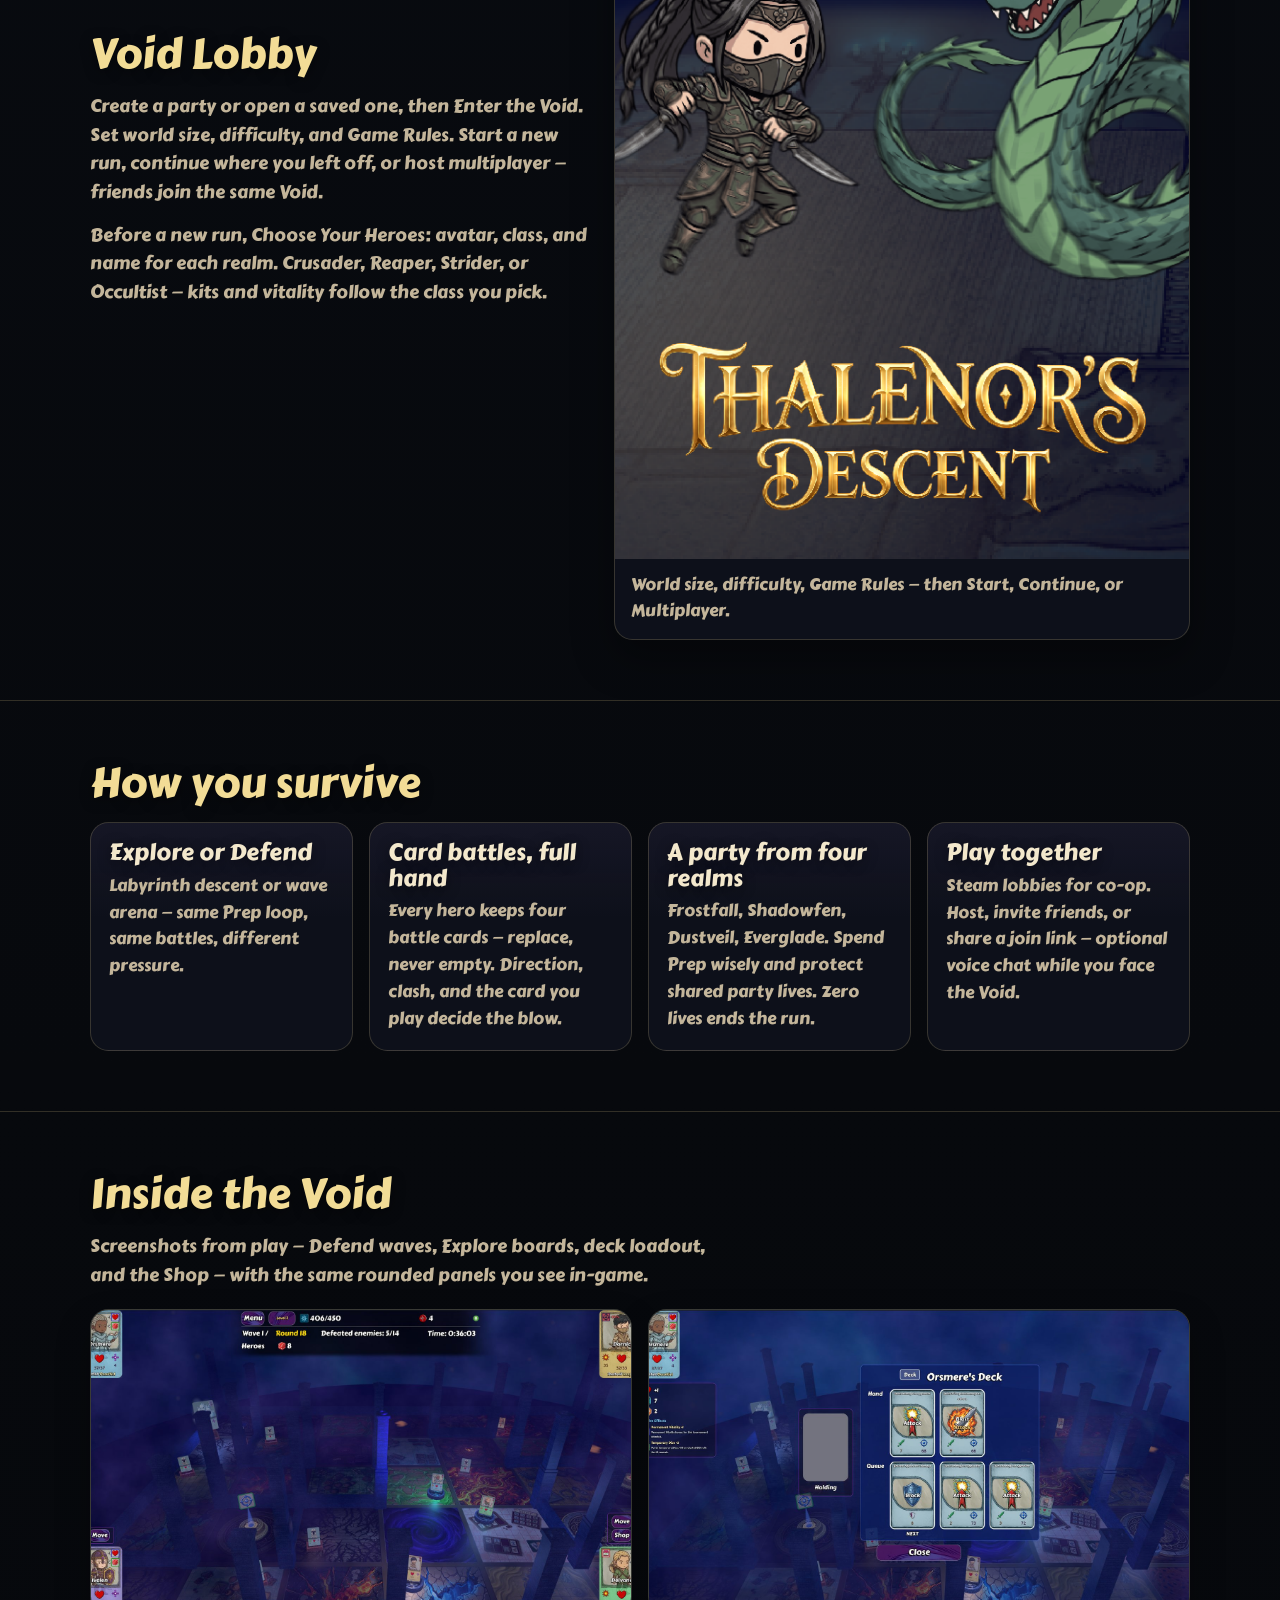
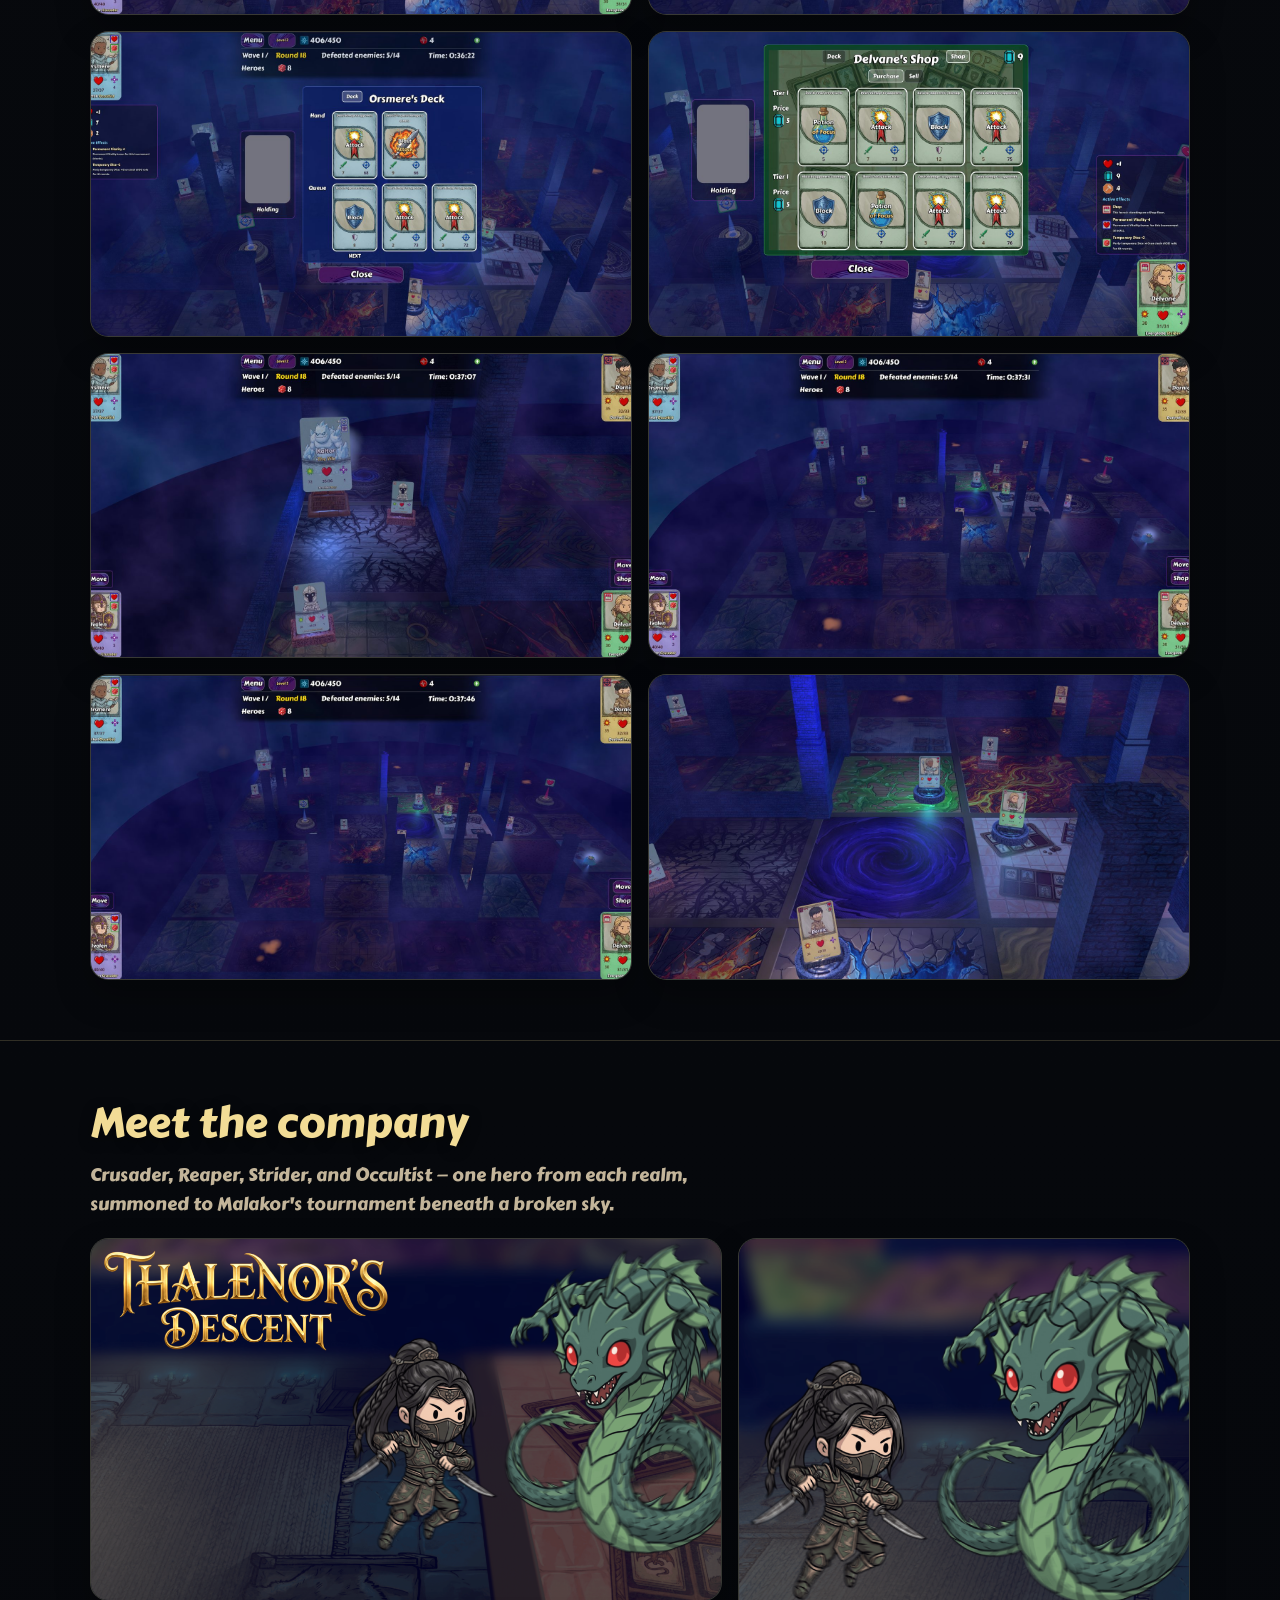
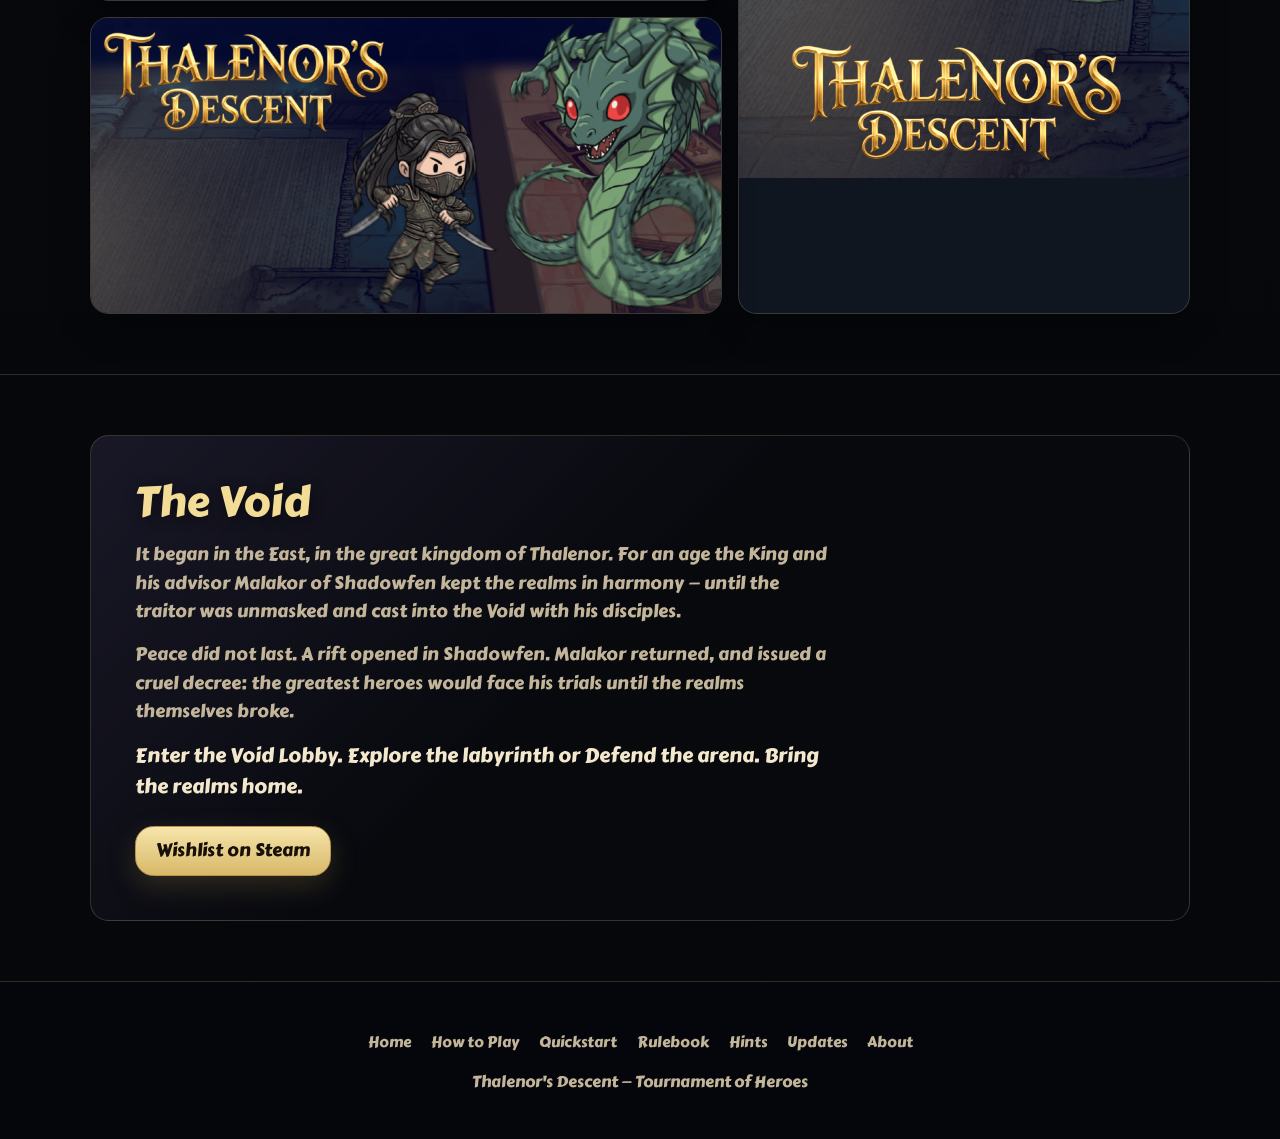
==== commit 53c12308: "Add gameplay screenshots and round media corners to match the in-game UI. Web-sized shot JPGs land i" ====
--- a/index.html
+++ b/index.html
@@ -147,6 +147,60 @@
 					<li class="feature-card">
 						<h3>Play together</h3>
 						<p>Steam lobbies for co-op. Host, invite friends, or share a join link — optional voice chat while you face the Void.</p>
+					</li>
+				</ul>
+			</div>
+		</section>
+
+		<section class="panel">
+			<div class="wrap">
+				<div class="gallery__intro">
+					<h2>Inside the Void</h2>
+					<p>
+						Screenshots from play — Defend waves, Explore boards, deck loadout, and the Shop —
+						with the same rounded panels you see in-game.
+					</p>
+				</div>
+				<ul class="shot-grid">
+					<li>
+						<figure class="shot-grid__item">
+							<img src="assets/images/screenshots/shot-01.jpg" alt="Defend board with corner hero cards, wave HUD, and living tiles" width="1600" height="858" loading="lazy" decoding="async">
+						</figure>
+					</li>
+					<li>
+						<figure class="shot-grid__item">
+							<img src="assets/images/screenshots/shot-02.jpg" alt="Hero deck view with Holding slot and battle cards" width="1600" height="857" loading="lazy" decoding="async">
+						</figure>
+					</li>
+					<li>
+						<figure class="shot-grid__item">
+							<img src="assets/images/screenshots/shot-03.jpg" alt="Dungeon board under mist with pillars and party UI" width="1600" height="854" loading="lazy" decoding="async">
+						</figure>
+					</li>
+					<li>
+						<figure class="shot-grid__item">
+							<img src="assets/images/screenshots/shot-04.jpg" alt="Shop offers with Tier I cards, gems, and Holding" width="1600" height="912" loading="lazy" decoding="async">
+						</figure>
+					</li>
+					<li>
+						<figure class="shot-grid__item">
+							<img src="assets/images/screenshots/shot-05.jpg" alt="Party on the Void board during Prep and movement" width="1600" height="852" loading="lazy" decoding="async">
+						</figure>
+					</li>
+					<li>
+						<figure class="shot-grid__item">
+							<img src="assets/images/screenshots/shot-06.jpg" alt="Defend wave arena centered on the vortex" width="1600" height="857" loading="lazy" decoding="async">
+						</figure>
+					</li>
+					<li>
+						<figure class="shot-grid__item">
+							<img src="assets/images/screenshots/shot-07.jpg" alt="Wide board view with shops, hazards, and realm heroes" width="1600" height="857" loading="lazy" decoding="async">
+						</figure>
+					</li>
+					<li>
+						<figure class="shot-grid__item">
+							<img src="assets/images/screenshots/shot-08.jpg" alt="Close board view — heroes, enemies, and a glowing vortex room" width="1600" height="860" loading="lazy" decoding="async">
+						</figure>
 					</li>
 				</ul>
 			</div>
--- a/styles.css
+++ b/styles.css
@@ -20,6 +20,9 @@
 	--page-pad: clamp(1rem, 3vw, 2rem);
 	--page-max: 1100px;
 	--header-height: 4.75rem;
+	/* Match in-game panel / card corner radius (~16–20 design px). */
+	--radius: 1.15rem;
+	--radius-sm: 0.75rem;
 	font-family: "Thalenor Game", Georgia, serif;
 }
 
@@ -46,6 +49,11 @@
 	display: block;
 	max-width: 100%;
 	height: auto;
+	border-radius: var(--radius);
+}
+
+.brand img {
+	border-radius: var(--radius-sm);
 }
 
 a {
@@ -148,6 +156,7 @@
 	min-width: 11.5rem;
 	padding: 0.45rem;
 	border: 1px solid var(--line);
+	border-radius: var(--radius);
 	background: rgba(10, 13, 20, 0.97);
 	box-shadow: 0 14px 30px rgba(0, 0, 0, 0.4);
 	display: grid;
@@ -161,6 +170,7 @@
 	text-decoration: none;
 	color: var(--muted);
 	border: 0;
+	border-radius: var(--radius-sm);
 }
 
 .nav-group__menu a:hover,
@@ -174,6 +184,7 @@
 	padding: 0.4rem 0.85rem !important;
 	border: 1px solid var(--gold-deep) !important;
 	border-bottom-width: 1px !important;
+	border-radius: var(--radius) !important;
 	color: var(--gold) !important;
 	background: rgba(184, 148, 79, 0.12);
 	white-space: nowrap;
@@ -200,6 +211,7 @@
 	object-fit: cover;
 	object-position: center 30%;
 	background: #121820;
+	border-radius: 0;
 }
 
 .hero__shade {
@@ -287,6 +299,7 @@
 	text-decoration: none;
 	font-size: clamp(0.95rem, 1.8vw, 1.1rem);
 	border: 1px solid var(--gold-deep);
+	border-radius: var(--radius);
 	transition: transform 0.15s ease, filter 0.15s ease;
 }
 
@@ -333,7 +346,9 @@
 
 .showcase__figure {
 	margin: 0;
-	border: 1px solid var(--line);
+	overflow: hidden;
+	border: 1px solid var(--line);
+	border-radius: var(--radius);
 	background: var(--panel);
 	box-shadow: 0 18px 40px rgba(0, 0, 0, 0.35);
 }
@@ -343,6 +358,7 @@
 	background: #0e141c;
 	min-height: 12rem;
 	object-fit: cover;
+	border-radius: 0;
 }
 
 .showcase__figure figcaption {
@@ -373,6 +389,7 @@
 .play-style {
 	padding: 1.35rem 1.4rem;
 	border: 1px solid var(--line);
+	border-radius: var(--radius);
 	background:
 		linear-gradient(180deg, rgba(123, 94, 168, 0.1), transparent 48%),
 		var(--panel);
@@ -408,6 +425,7 @@
 .feature-card {
 	padding: 1.1rem 1.15rem;
 	border: 1px solid var(--line);
+	border-radius: var(--radius);
 	background:
 		linear-gradient(180deg, rgba(123, 94, 168, 0.08), transparent 42%),
 		var(--panel);
@@ -438,6 +456,7 @@
 	margin: 0;
 	overflow: hidden;
 	border: 1px solid var(--line);
+	border-radius: var(--radius);
 	background: var(--bg-elevated);
 	box-shadow: 0 16px 34px rgba(0, 0, 0, 0.28);
 }
@@ -447,11 +466,40 @@
 	min-height: 10rem;
 	object-fit: cover;
 	background: #0e141c;
+	border-radius: 0;
+}
+
+.shot-grid {
+	display: grid;
+	grid-template-columns: 1fr;
+	gap: 1rem;
+	margin: 0;
+	padding: 0;
+	list-style: none;
+}
+
+.shot-grid__item {
+	margin: 0;
+	overflow: hidden;
+	border: 1px solid var(--line);
+	border-radius: var(--radius);
+	background: var(--bg-elevated);
+	box-shadow: 0 16px 34px rgba(0, 0, 0, 0.28);
+}
+
+.shot-grid__item img {
+	width: 100%;
+	aspect-ratio: 16 / 9;
+	object-fit: cover;
+	object-position: center;
+	background: #0e141c;
+	border-radius: 0;
 }
 
 .lore-block {
 	padding: clamp(2rem, 4vw, 2.75rem);
 	border: 1px solid var(--line);
+	border-radius: var(--radius);
 	background:
 		linear-gradient(135deg, rgba(123, 94, 168, 0.14), rgba(7, 9, 13, 0.92) 45%),
 		rgba(10, 13, 20, 0.94);
@@ -522,6 +570,7 @@
 .tip-card {
 	padding: 1.1rem 1.2rem;
 	border: 1px solid var(--line);
+	border-radius: var(--radius);
 	background: var(--panel);
 }
 
@@ -536,6 +585,7 @@
 .update-item {
 	padding: 1.1rem 1.2rem;
 	border: 1px solid var(--line);
+	border-radius: var(--radius);
 	background: var(--panel);
 }
 
@@ -707,6 +757,10 @@
 		grid-template-columns: 1fr 1fr;
 	}
 
+	.shot-grid {
+		grid-template-columns: 1fr 1fr;
+	}
+
 	.gallery__grid {
 		grid-template-columns: 1.4fr 1fr;
 	}
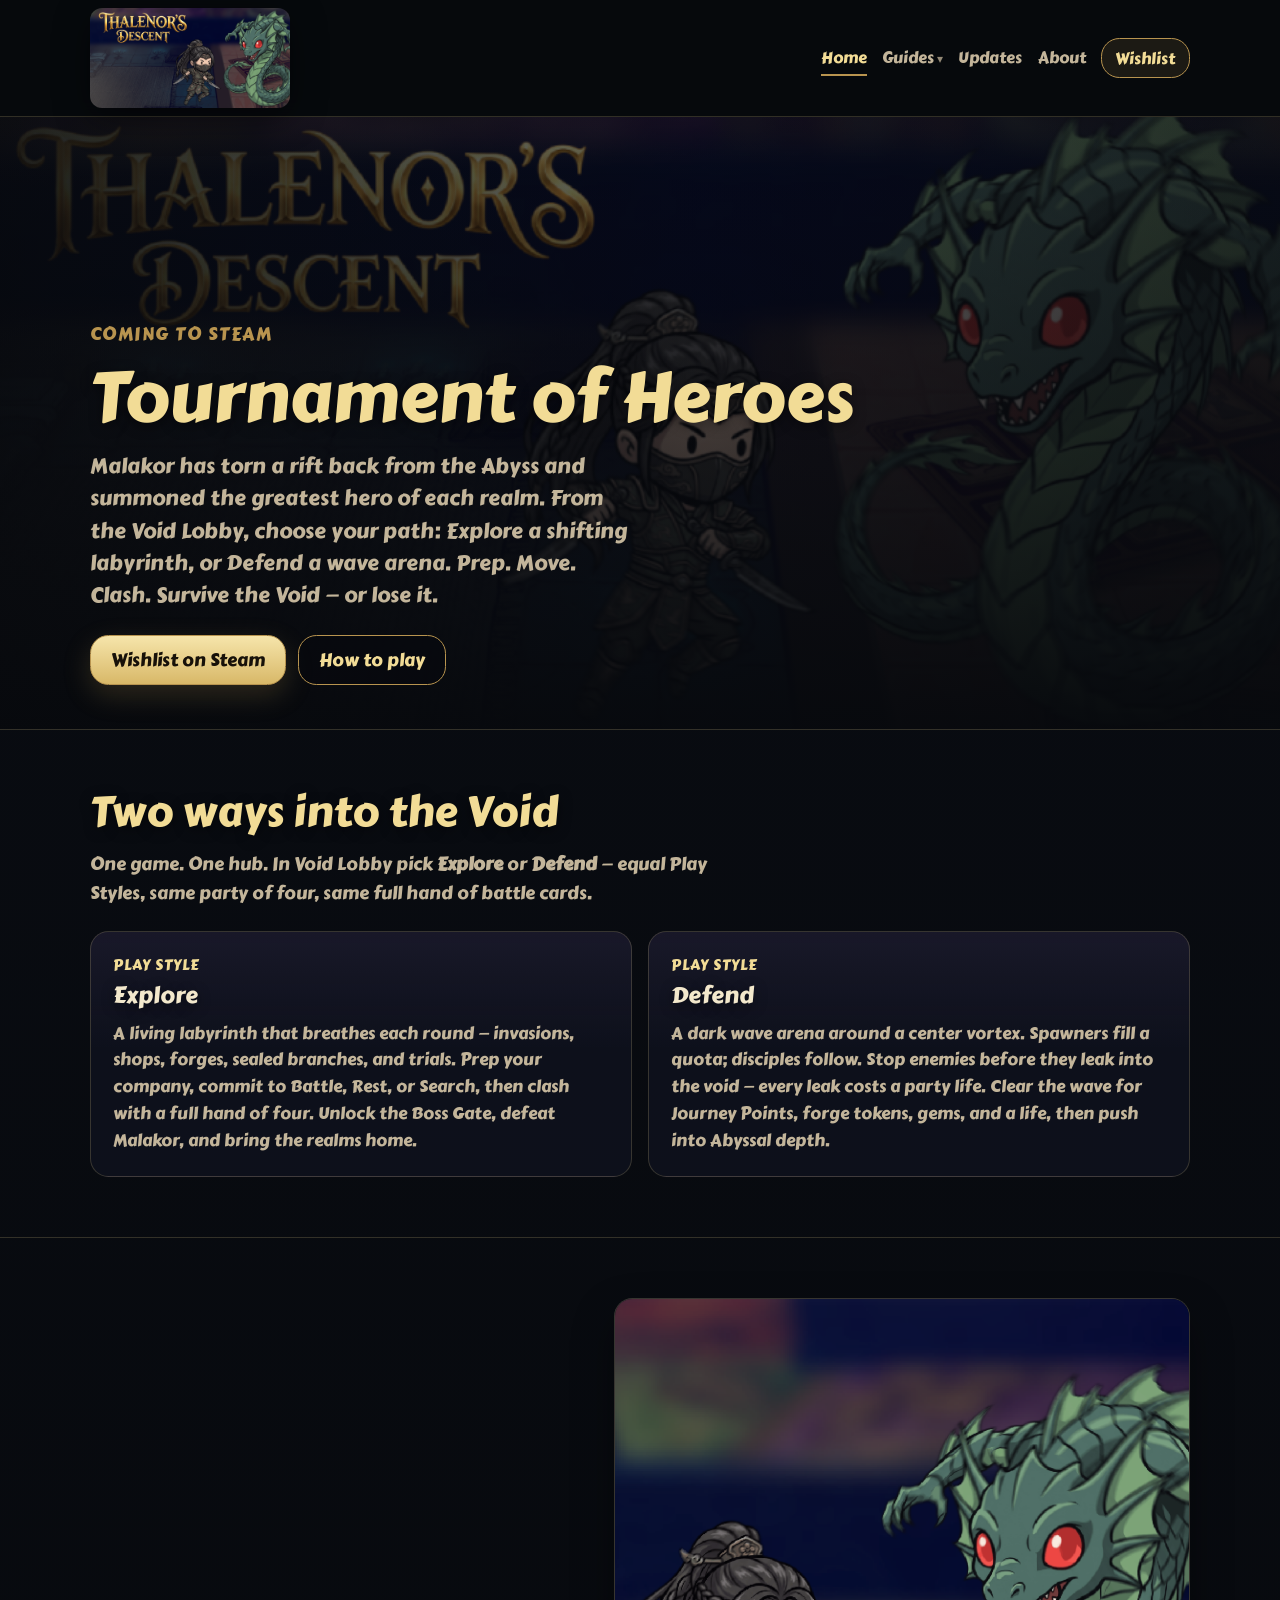
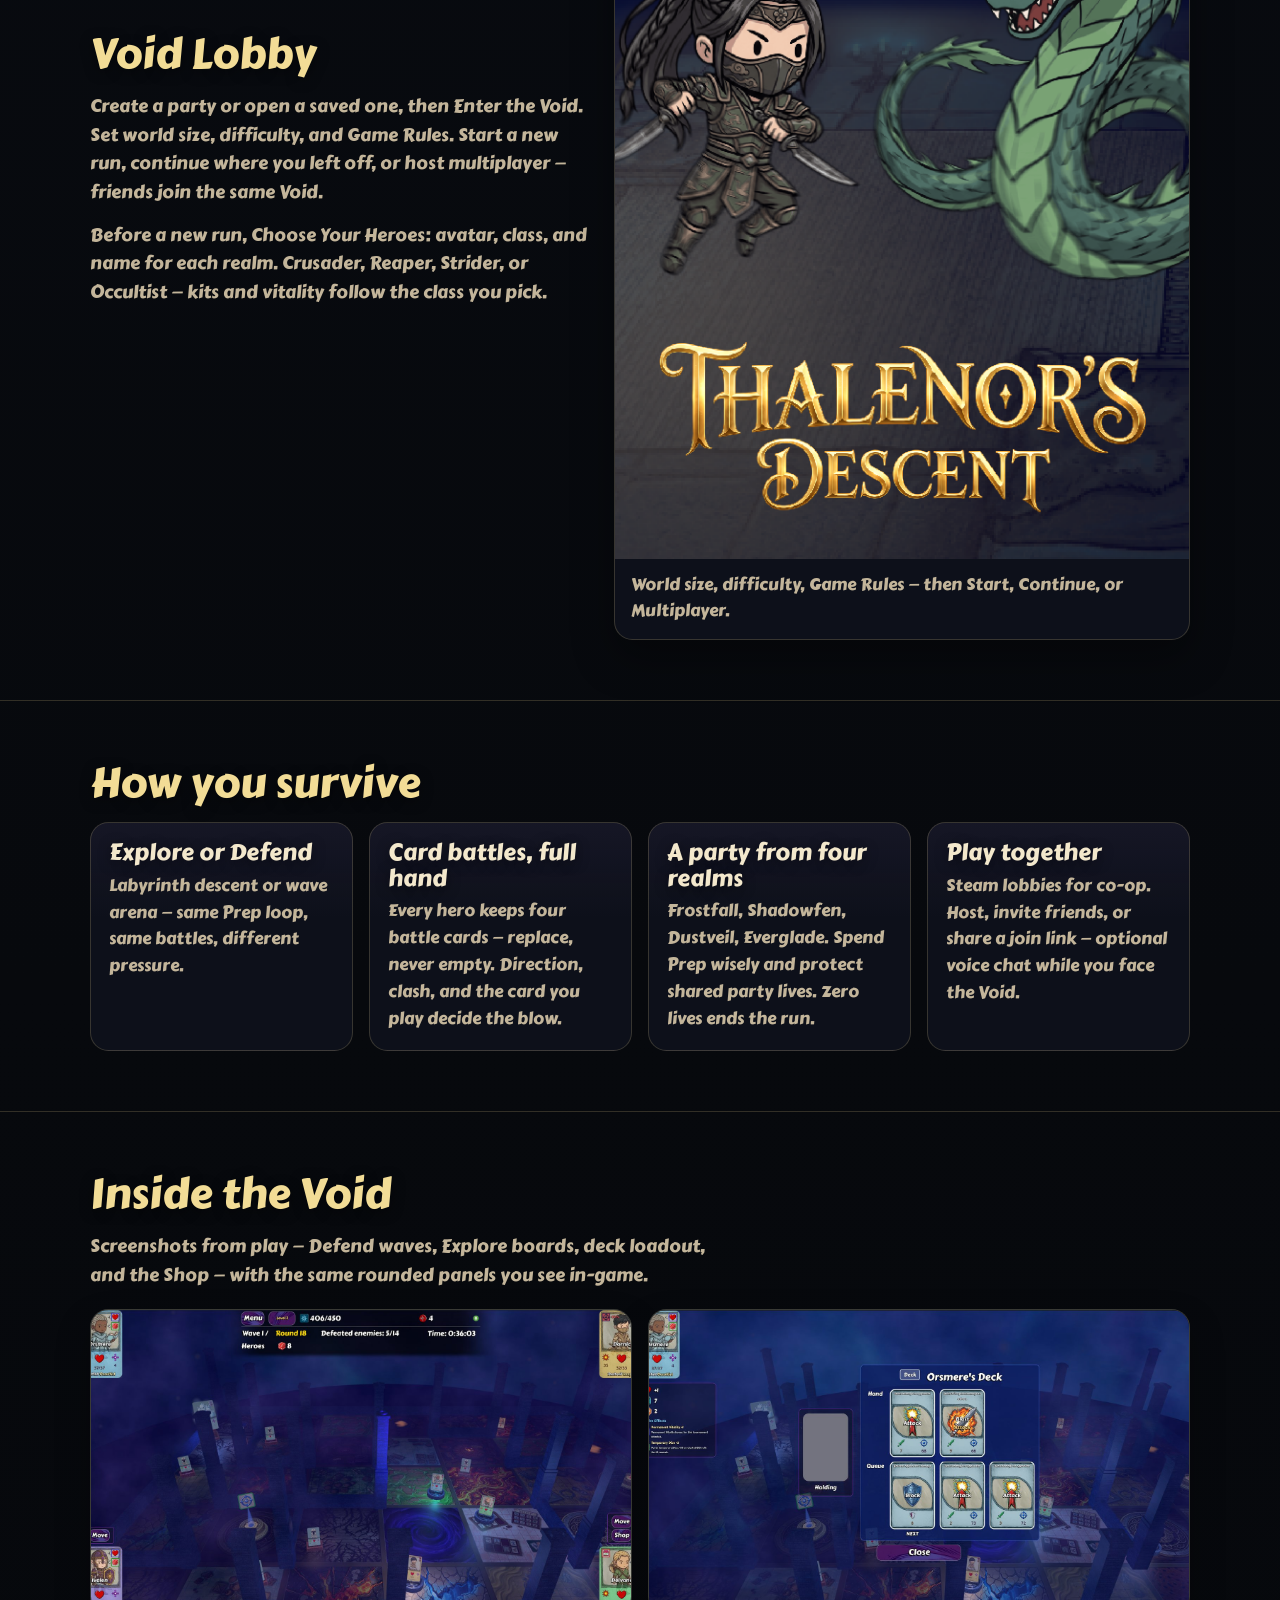
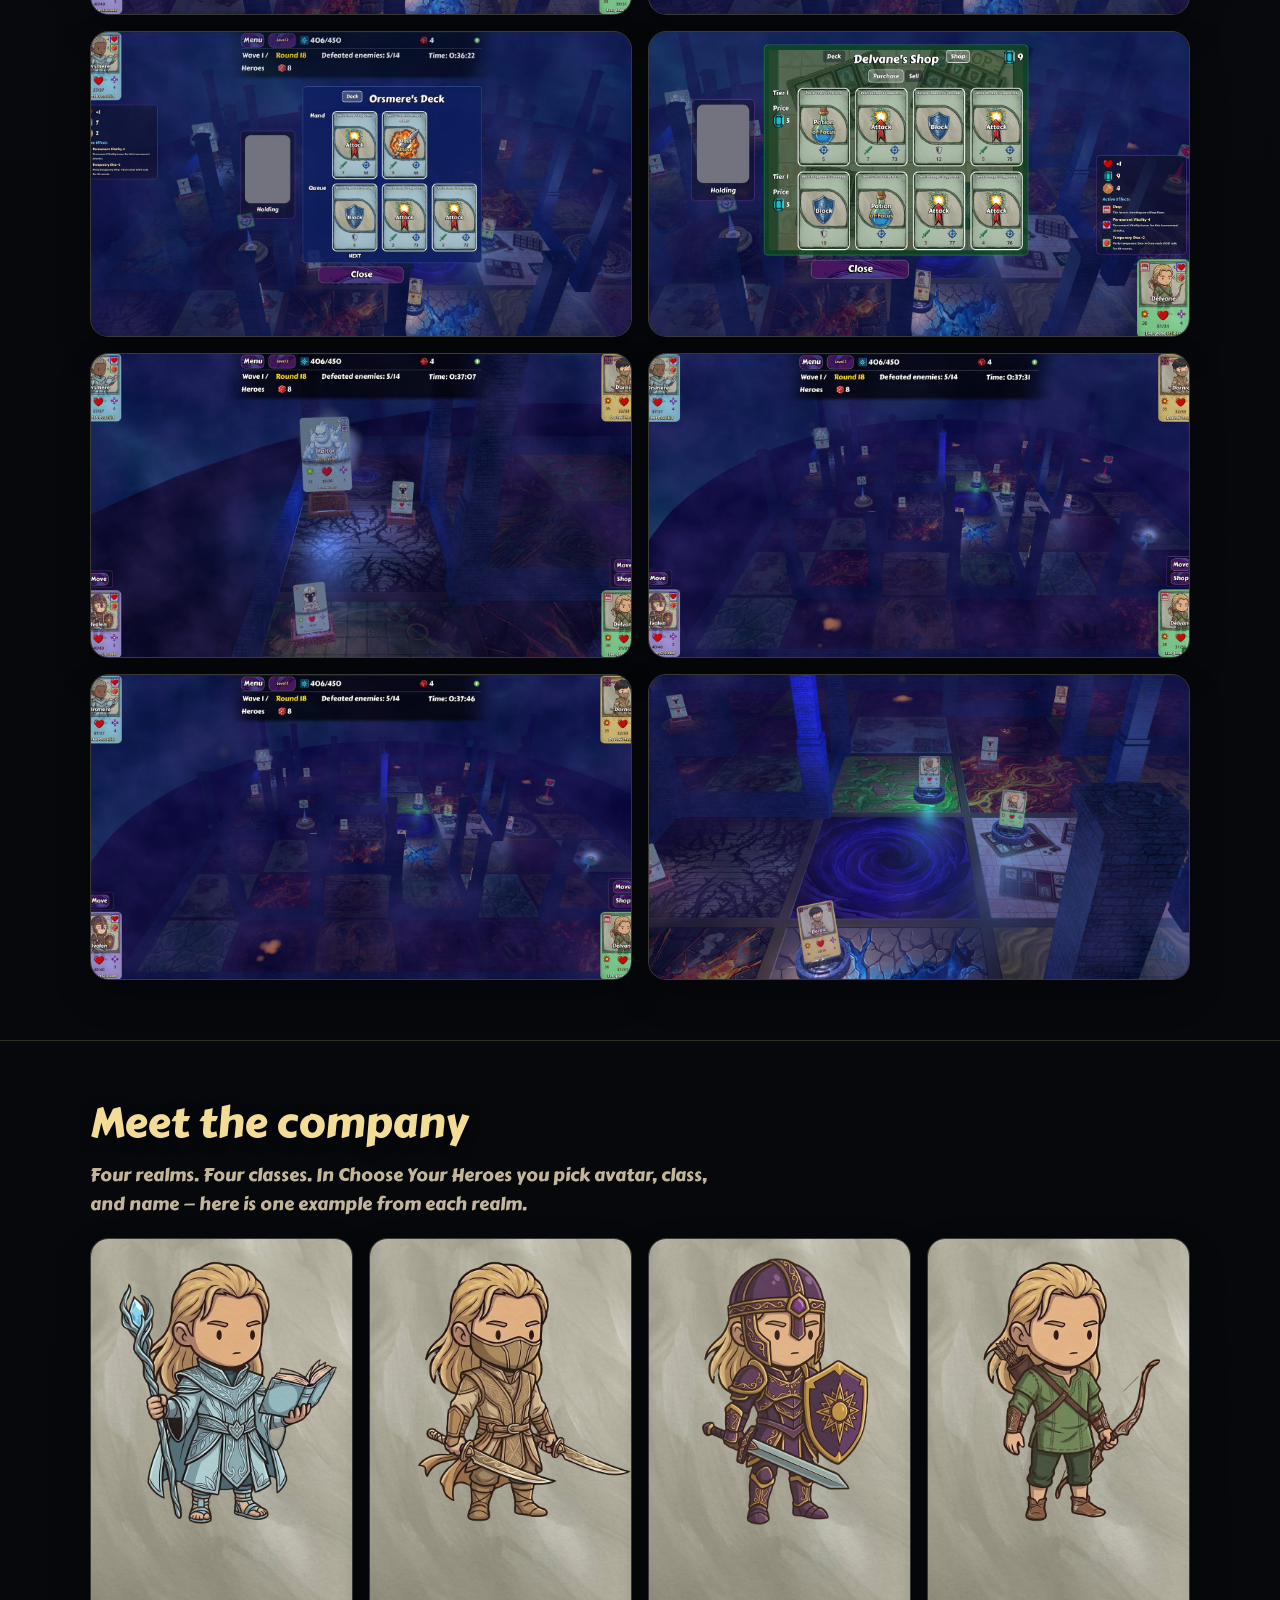
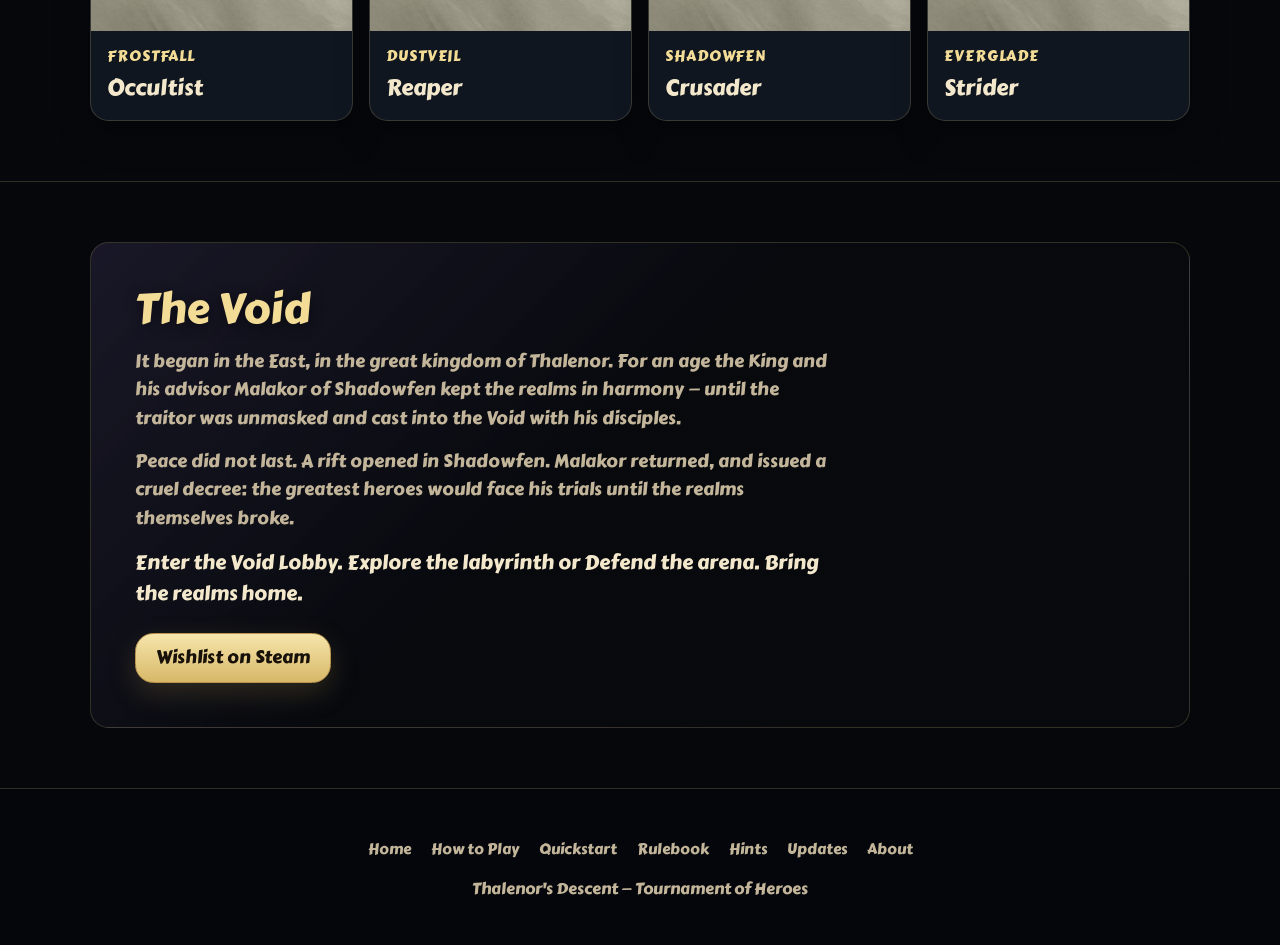
==== commit 490acb99: "Show one class per realm in Meet the company. Replace Steam capsule collage with Choose Your Heroes " ====
--- a/index.html
+++ b/index.html
@@ -211,42 +211,76 @@
 				<div class="gallery__intro">
 					<h2>Meet the company</h2>
 					<p>
-						Crusader, Reaper, Strider, and Occultist — one hero from each realm, summoned to
-						Malakor's tournament beneath a broken sky.
-					</p>
-				</div>
-				<div class="gallery__grid">
-					<figure class="gallery__item">
-						<img
-							src="assets/images/main-capsule.png"
-							alt="Four fantasy heroes standing before a ruined castle under storm clouds"
-							width="1232"
-							height="706"
-							loading="lazy"
-							decoding="async"
-						>
-					</figure>
-					<figure class="gallery__item gallery__item--tall">
-						<img
-							src="assets/images/vertical-capsule.png"
-							alt="Vertical party portrait with the Thalenor's Descent title"
-							width="748"
-							height="896"
-							loading="lazy"
-							decoding="async"
-						>
-					</figure>
-					<figure class="gallery__item">
-						<img
-							src="assets/images/hero-banner.png"
-							alt="Wide Steam library header of the hero party"
-							width="1920"
-							height="620"
-							loading="lazy"
-							decoding="async"
-						>
-					</figure>
-				</div>
+						Four realms. Four classes. In Choose Your Heroes you pick avatar, class, and name —
+						here is one example from each realm.
+					</p>
+				</div>
+				<ul class="company-grid">
+					<li>
+						<figure class="company-card">
+							<img
+								src="assets/images/company/frostfall-occultist.jpg"
+								alt="Frostfall Occultist portrait"
+								width="720"
+								height="1080"
+								loading="lazy"
+								decoding="async"
+							>
+							<figcaption>
+								<span class="company-card__realm">Frostfall</span>
+								<span class="company-card__class">Occultist</span>
+							</figcaption>
+						</figure>
+					</li>
+					<li>
+						<figure class="company-card">
+							<img
+								src="assets/images/company/dustveil-reaper.jpg"
+								alt="Dustveil Reaper portrait"
+								width="720"
+								height="1080"
+								loading="lazy"
+								decoding="async"
+							>
+							<figcaption>
+								<span class="company-card__realm">Dustveil</span>
+								<span class="company-card__class">Reaper</span>
+							</figcaption>
+						</figure>
+					</li>
+					<li>
+						<figure class="company-card">
+							<img
+								src="assets/images/company/shadowfen-crusader.jpg"
+								alt="Shadowfen Crusader portrait"
+								width="720"
+								height="1080"
+								loading="lazy"
+								decoding="async"
+							>
+							<figcaption>
+								<span class="company-card__realm">Shadowfen</span>
+								<span class="company-card__class">Crusader</span>
+							</figcaption>
+						</figure>
+					</li>
+					<li>
+						<figure class="company-card">
+							<img
+								src="assets/images/company/everglade-strider.jpg"
+								alt="Everglade Strider portrait"
+								width="720"
+								height="1080"
+								loading="lazy"
+								decoding="async"
+							>
+							<figcaption>
+								<span class="company-card__realm">Everglade</span>
+								<span class="company-card__class">Strider</span>
+							</figcaption>
+						</figure>
+					</li>
+				</ul>
 			</div>
 		</section>
 
--- a/styles.css
+++ b/styles.css
@@ -469,6 +469,52 @@
 	border-radius: 0;
 }
 
+.company-grid {
+	display: grid;
+	grid-template-columns: repeat(2, minmax(0, 1fr));
+	gap: 1rem;
+	margin: 0;
+	padding: 0;
+	list-style: none;
+}
+
+.company-card {
+	margin: 0;
+	overflow: hidden;
+	border: 1px solid var(--line);
+	border-radius: var(--radius);
+	background: var(--bg-elevated);
+	box-shadow: 0 16px 34px rgba(0, 0, 0, 0.28);
+}
+
+.company-card img {
+	width: 100%;
+	aspect-ratio: 2 / 3;
+	object-fit: cover;
+	object-position: center top;
+	background: #1a1510;
+	border-radius: 0;
+}
+
+.company-card figcaption {
+	display: flex;
+	flex-direction: column;
+	gap: 0.15rem;
+	padding: 0.85rem 1rem 1rem;
+}
+
+.company-card__realm {
+	color: var(--gold);
+	font-size: clamp(0.85rem, 1.4vw, 0.95rem);
+	letter-spacing: 0.06em;
+	text-transform: uppercase;
+}
+
+.company-card__class {
+	color: var(--ink);
+	font-size: clamp(1.15rem, 2vw, 1.35rem);
+}
+
 .shot-grid {
 	display: grid;
 	grid-template-columns: 1fr;
@@ -761,6 +807,10 @@
 		grid-template-columns: 1fr 1fr;
 	}
 
+	.company-grid {
+		grid-template-columns: repeat(4, minmax(0, 1fr));
+	}
+
 	.gallery__grid {
 		grid-template-columns: 1.4fr 1fr;
 	}
